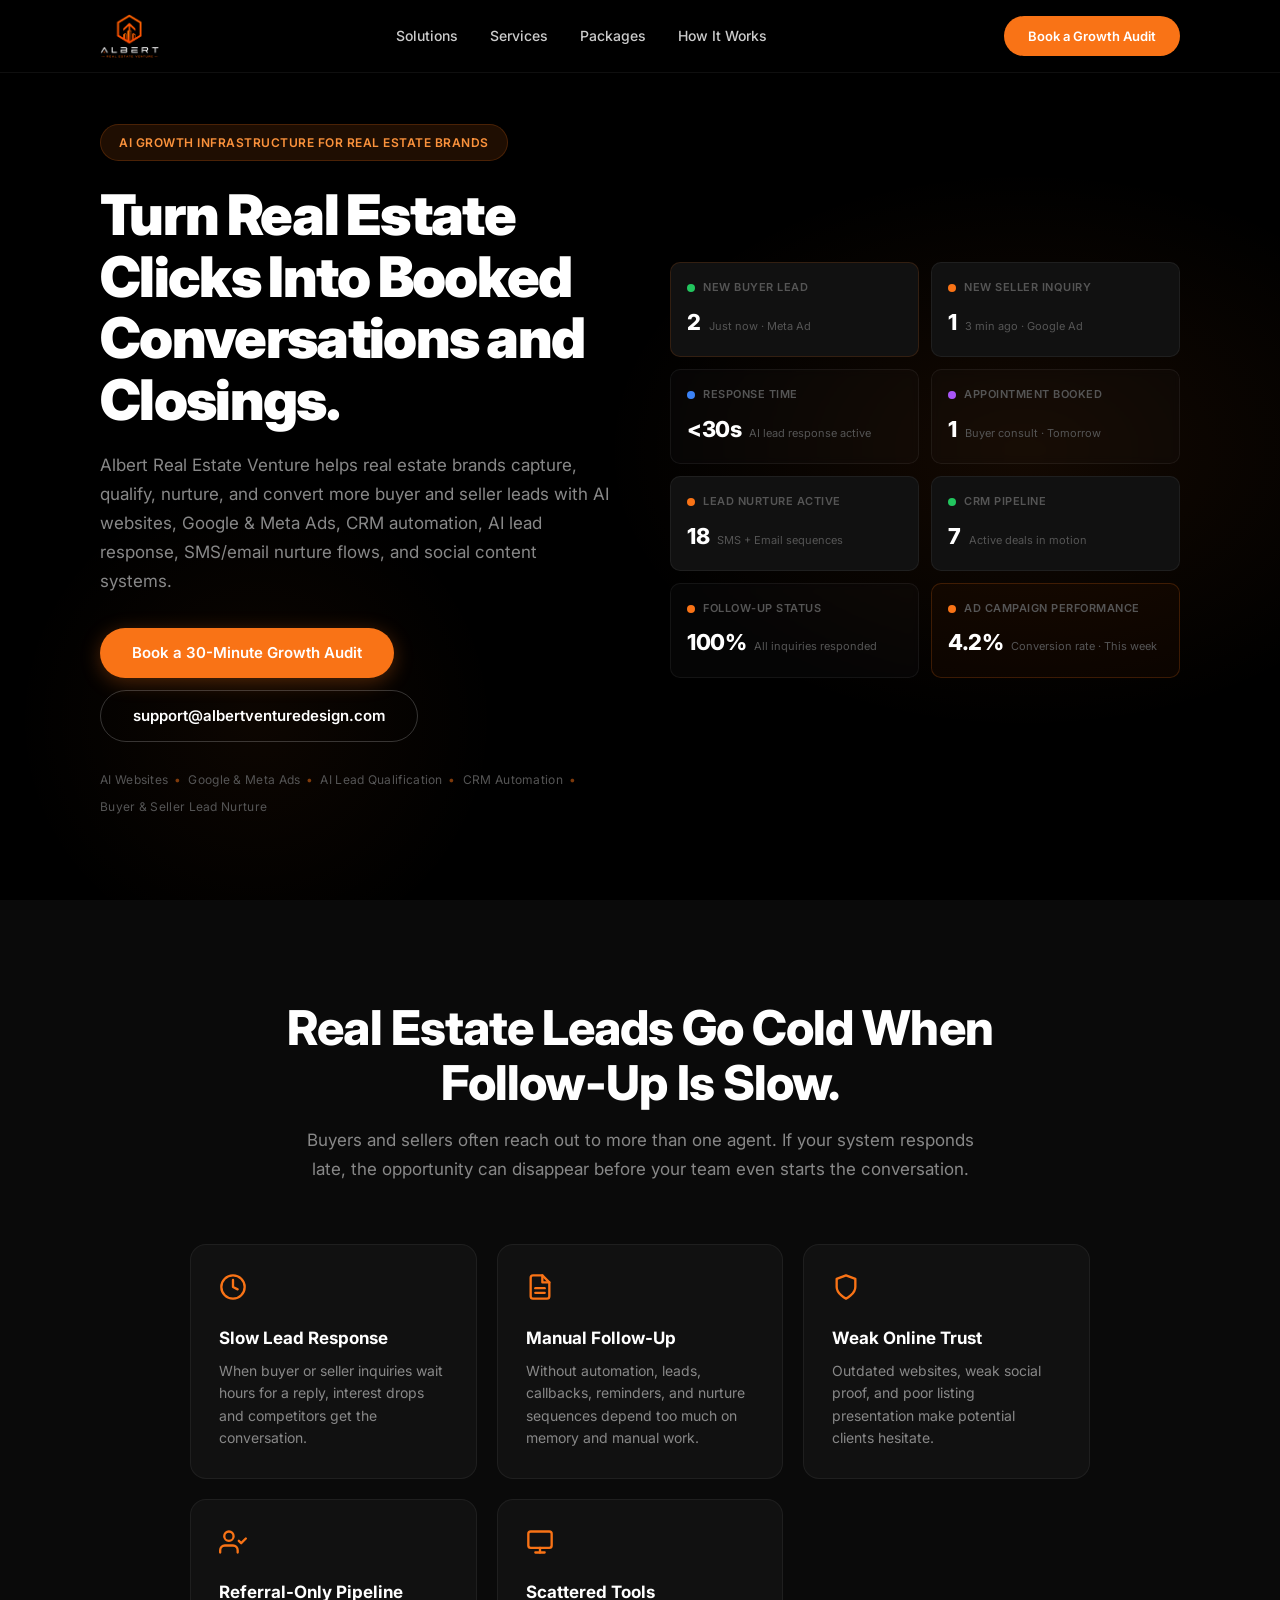
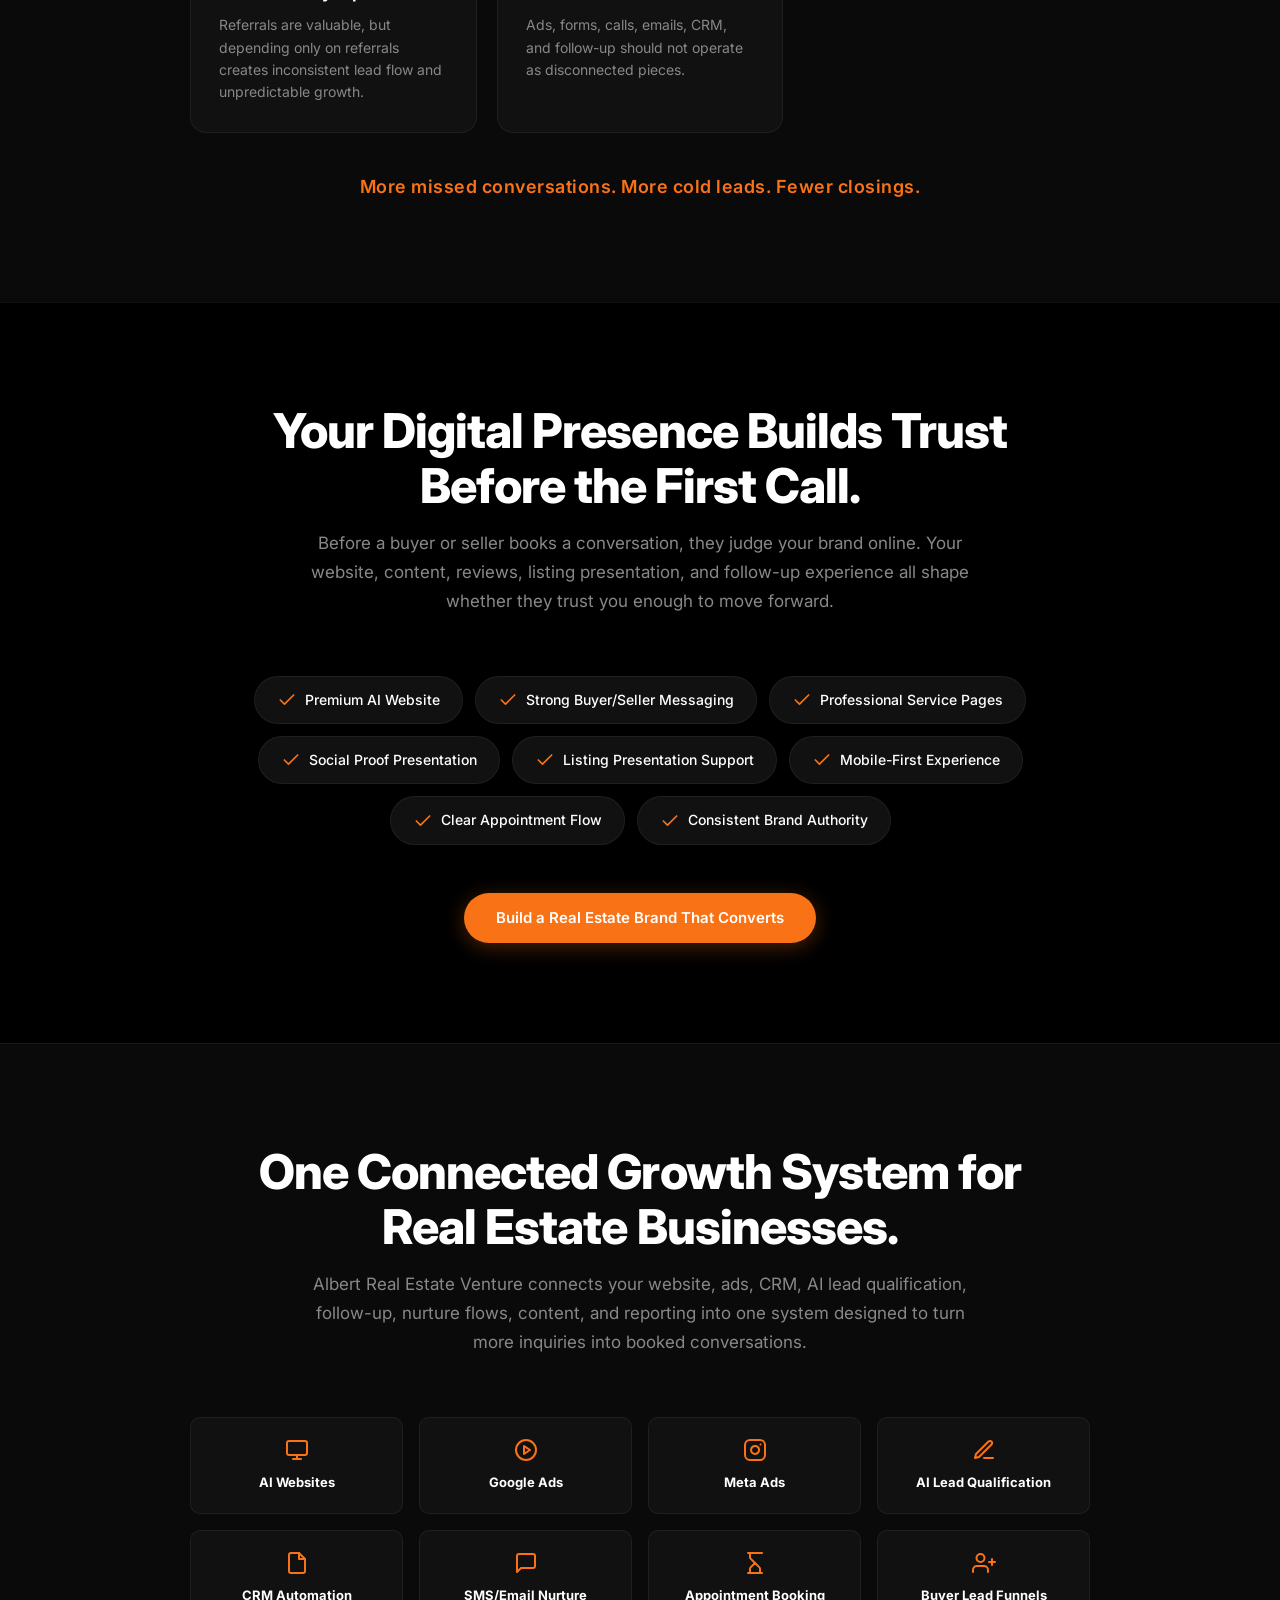
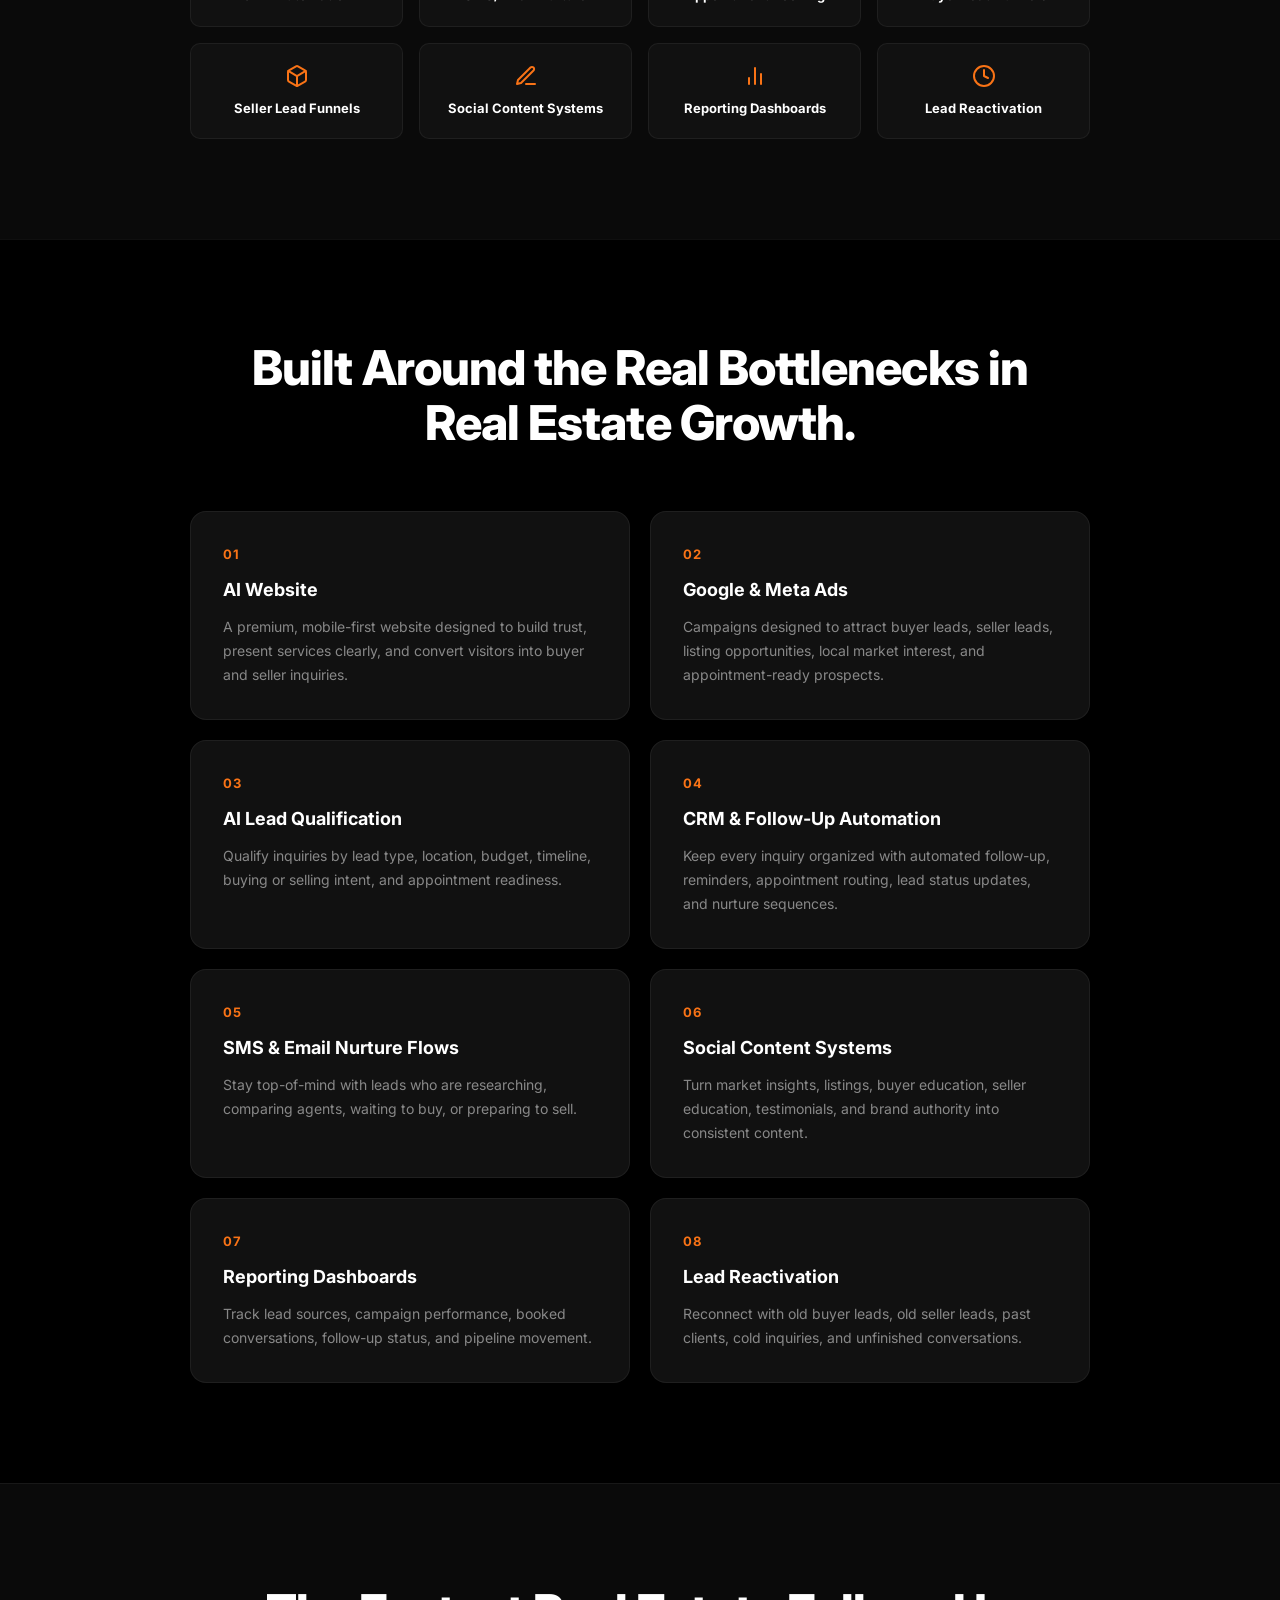
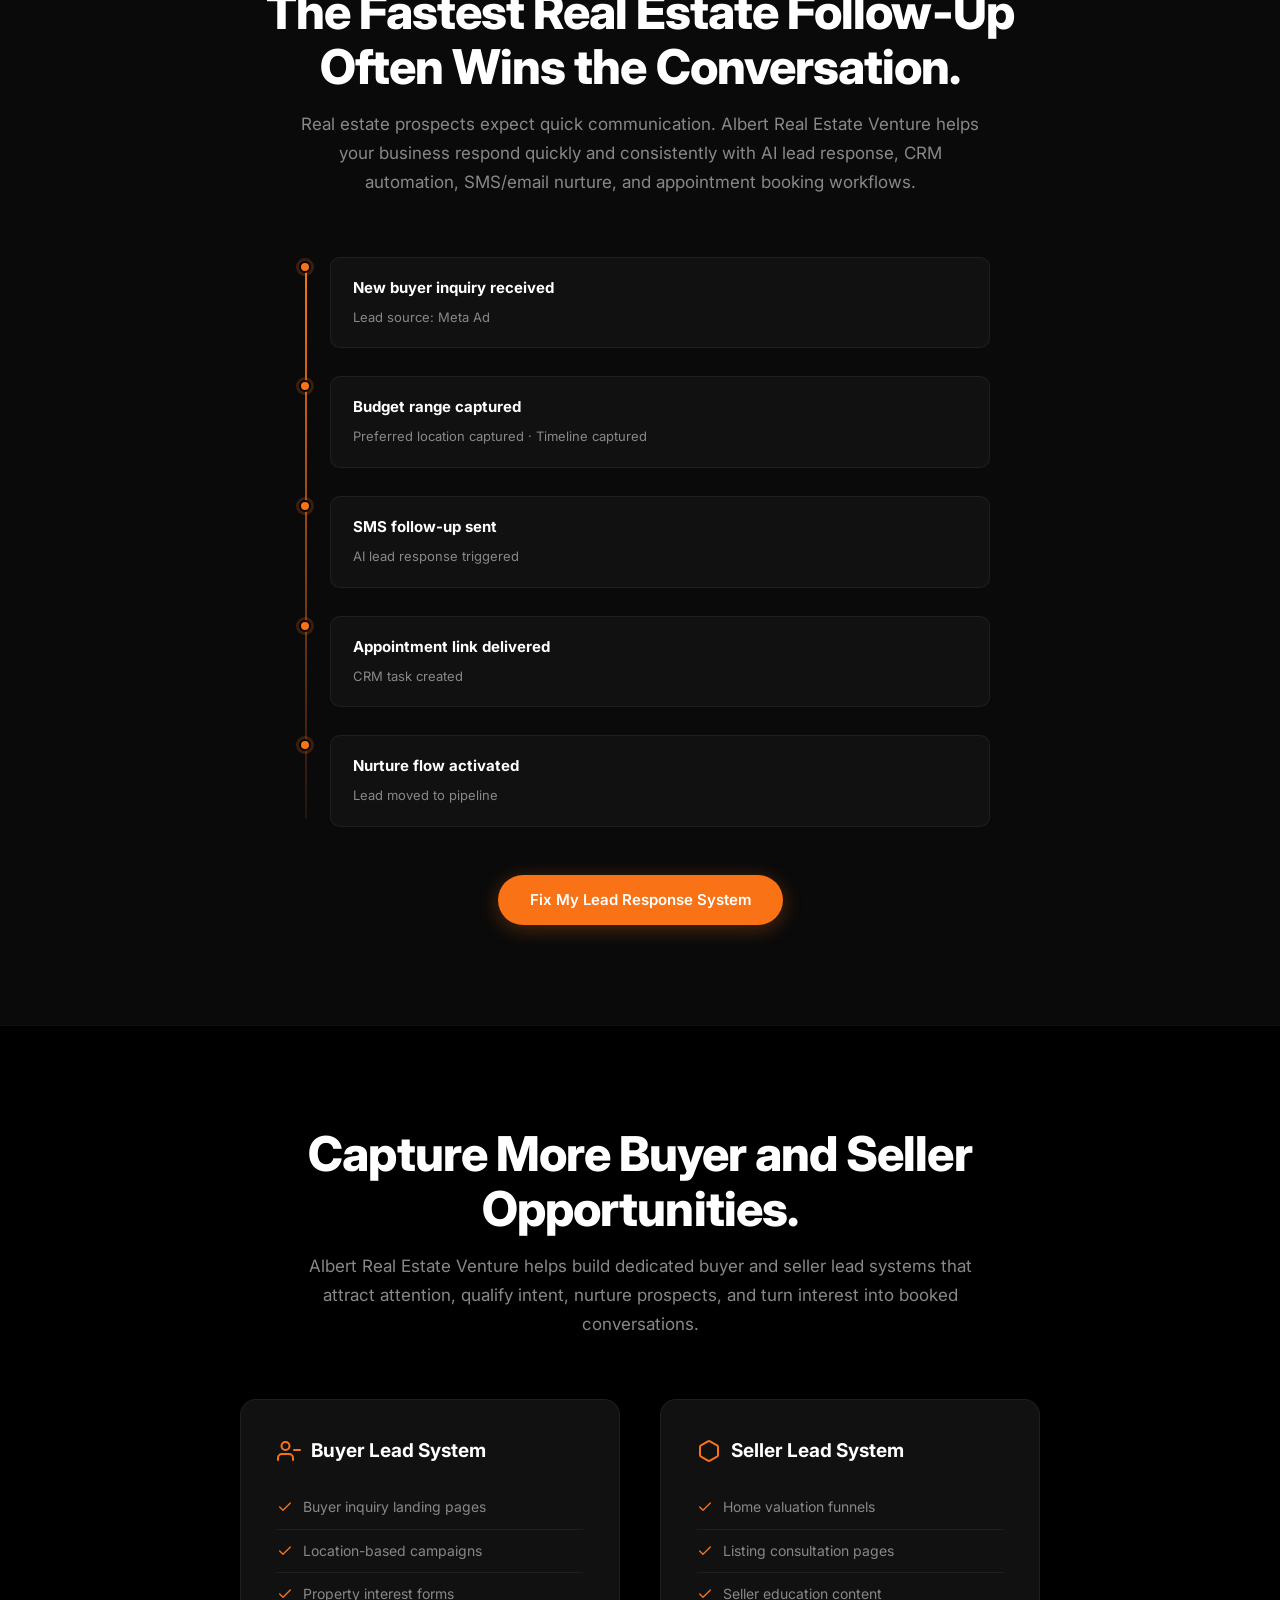
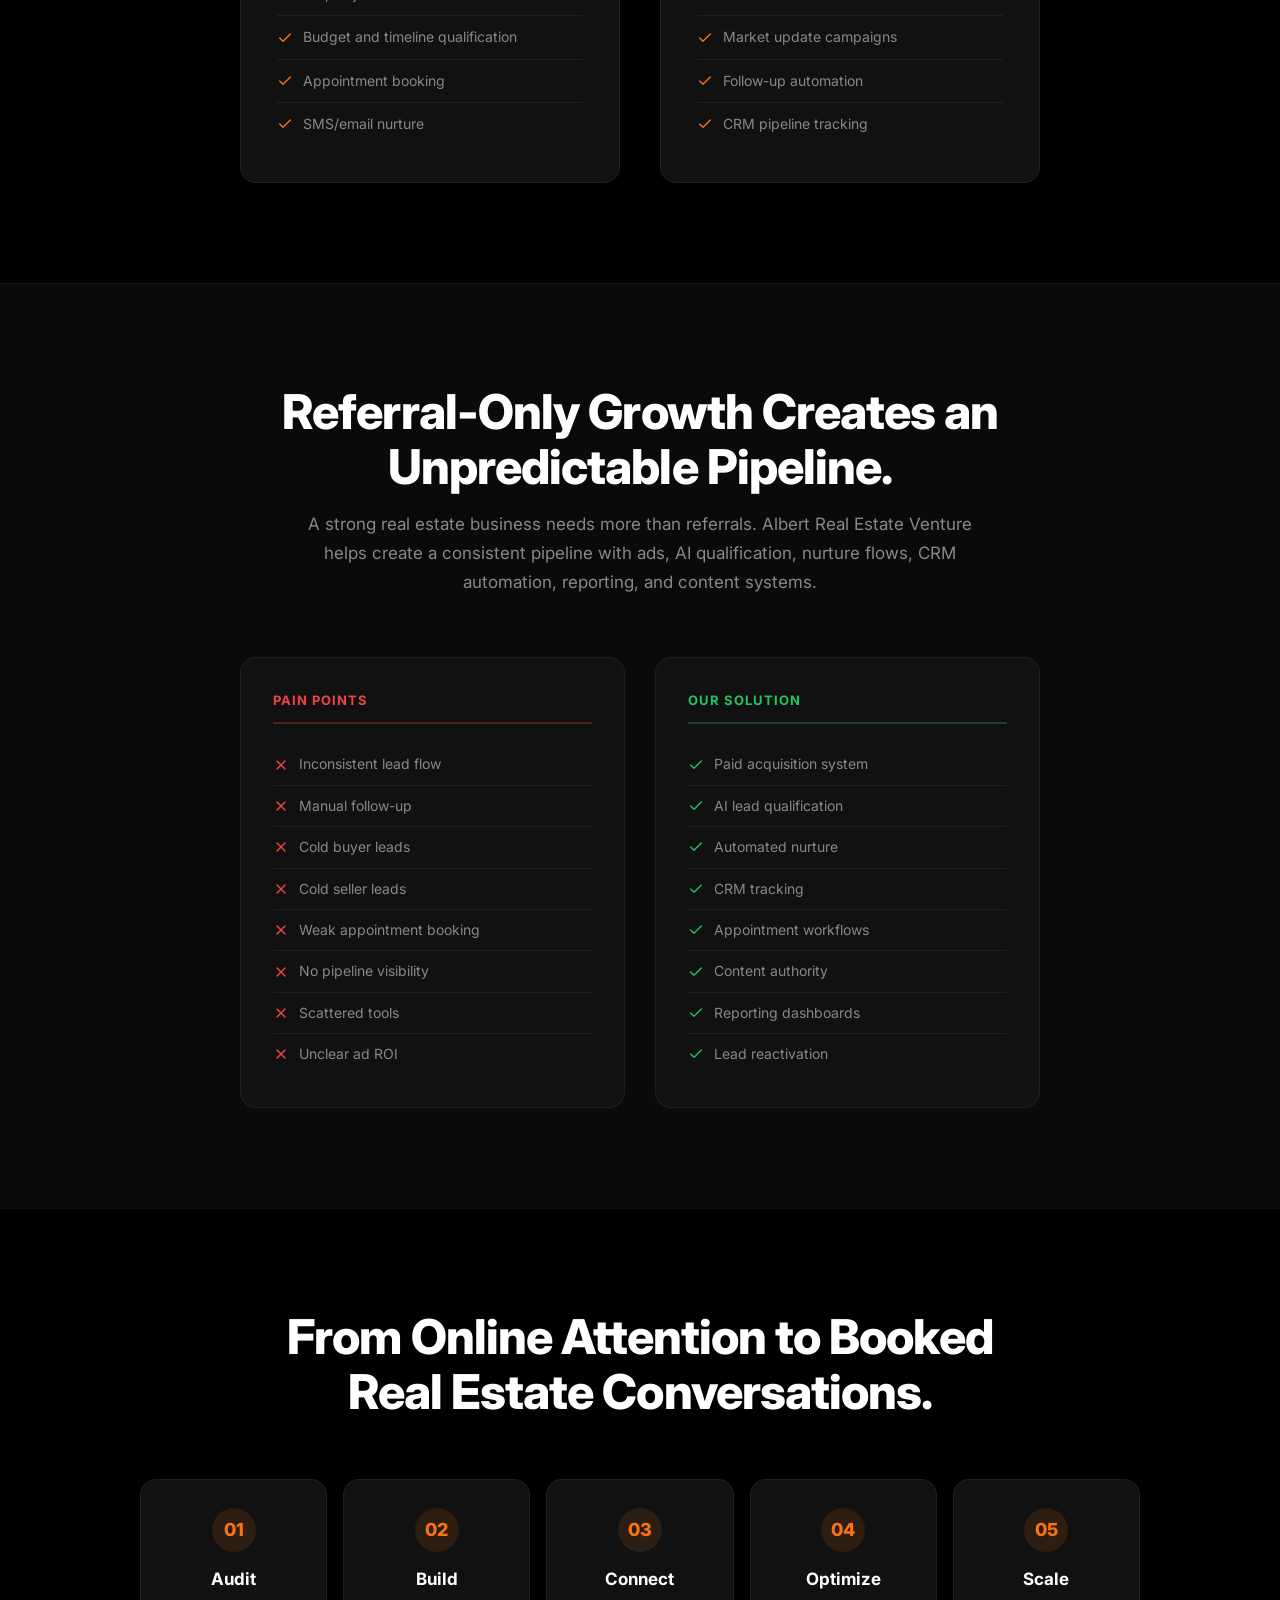
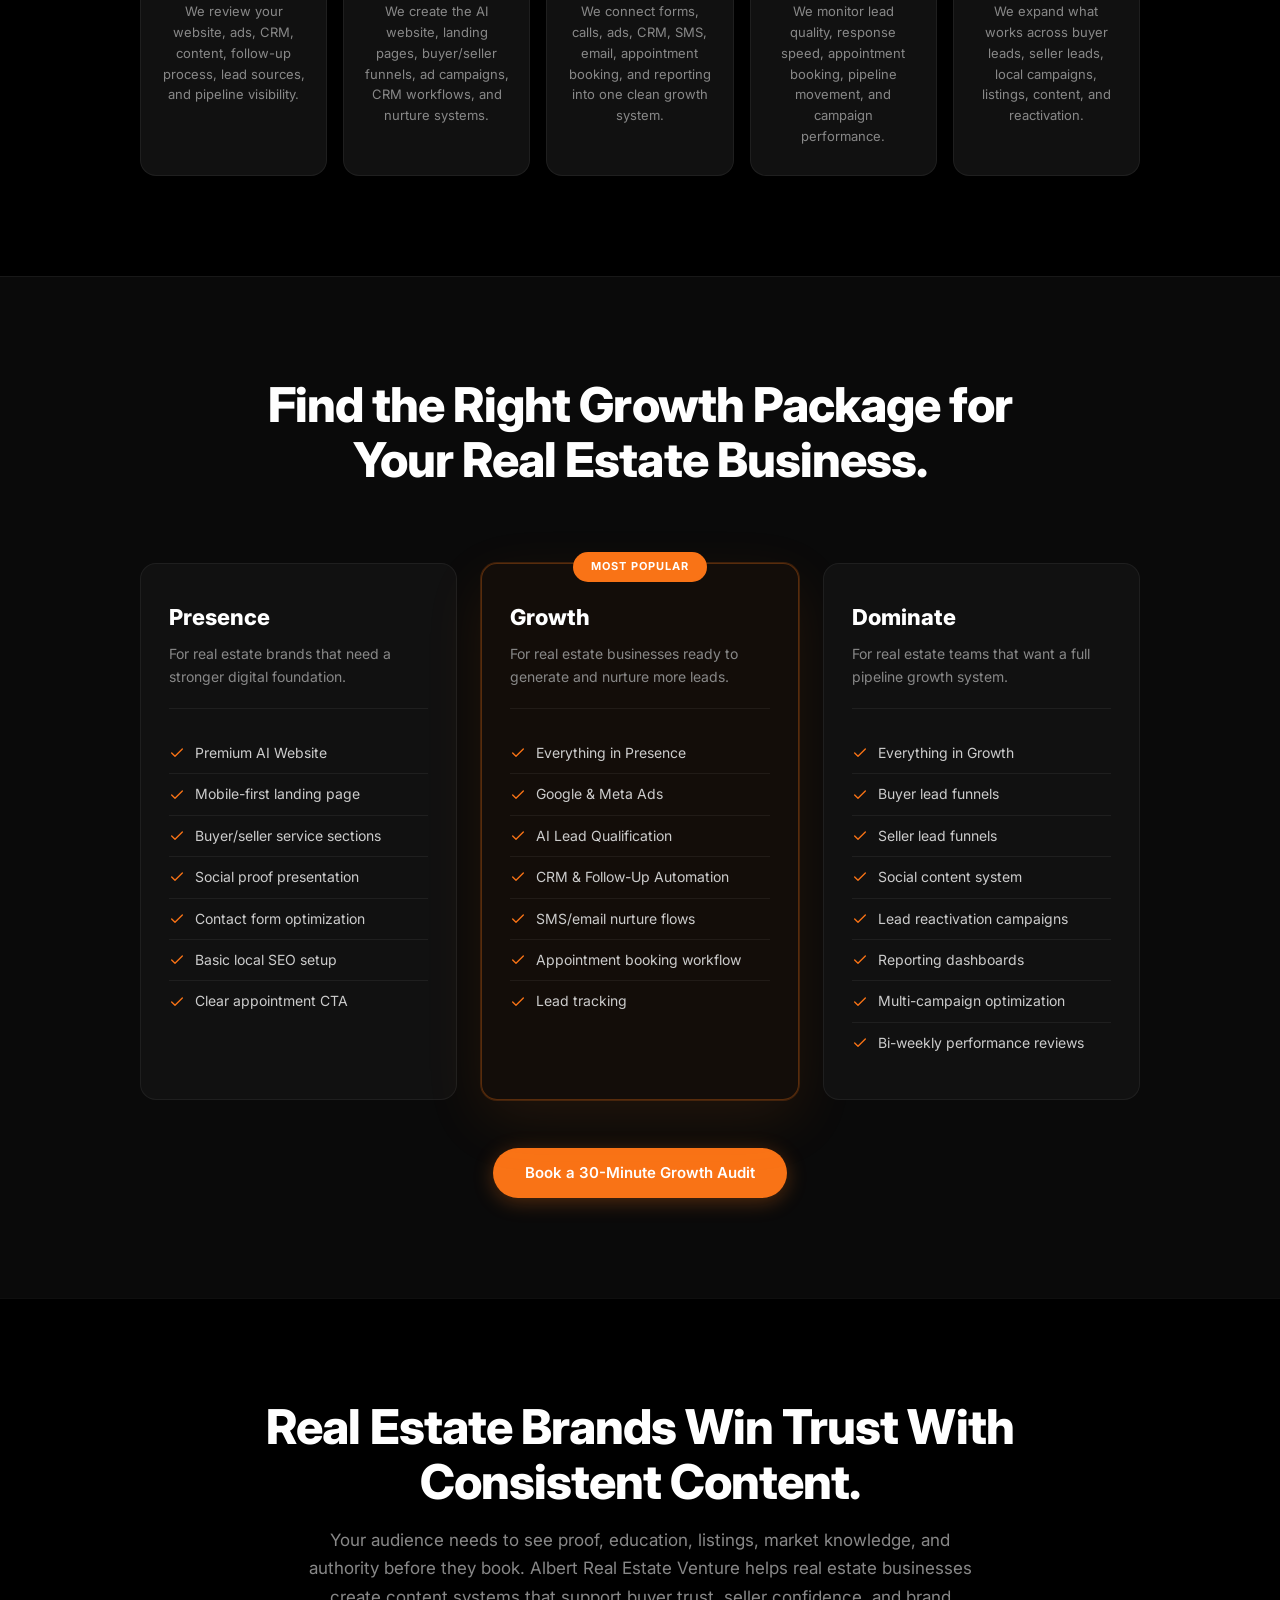
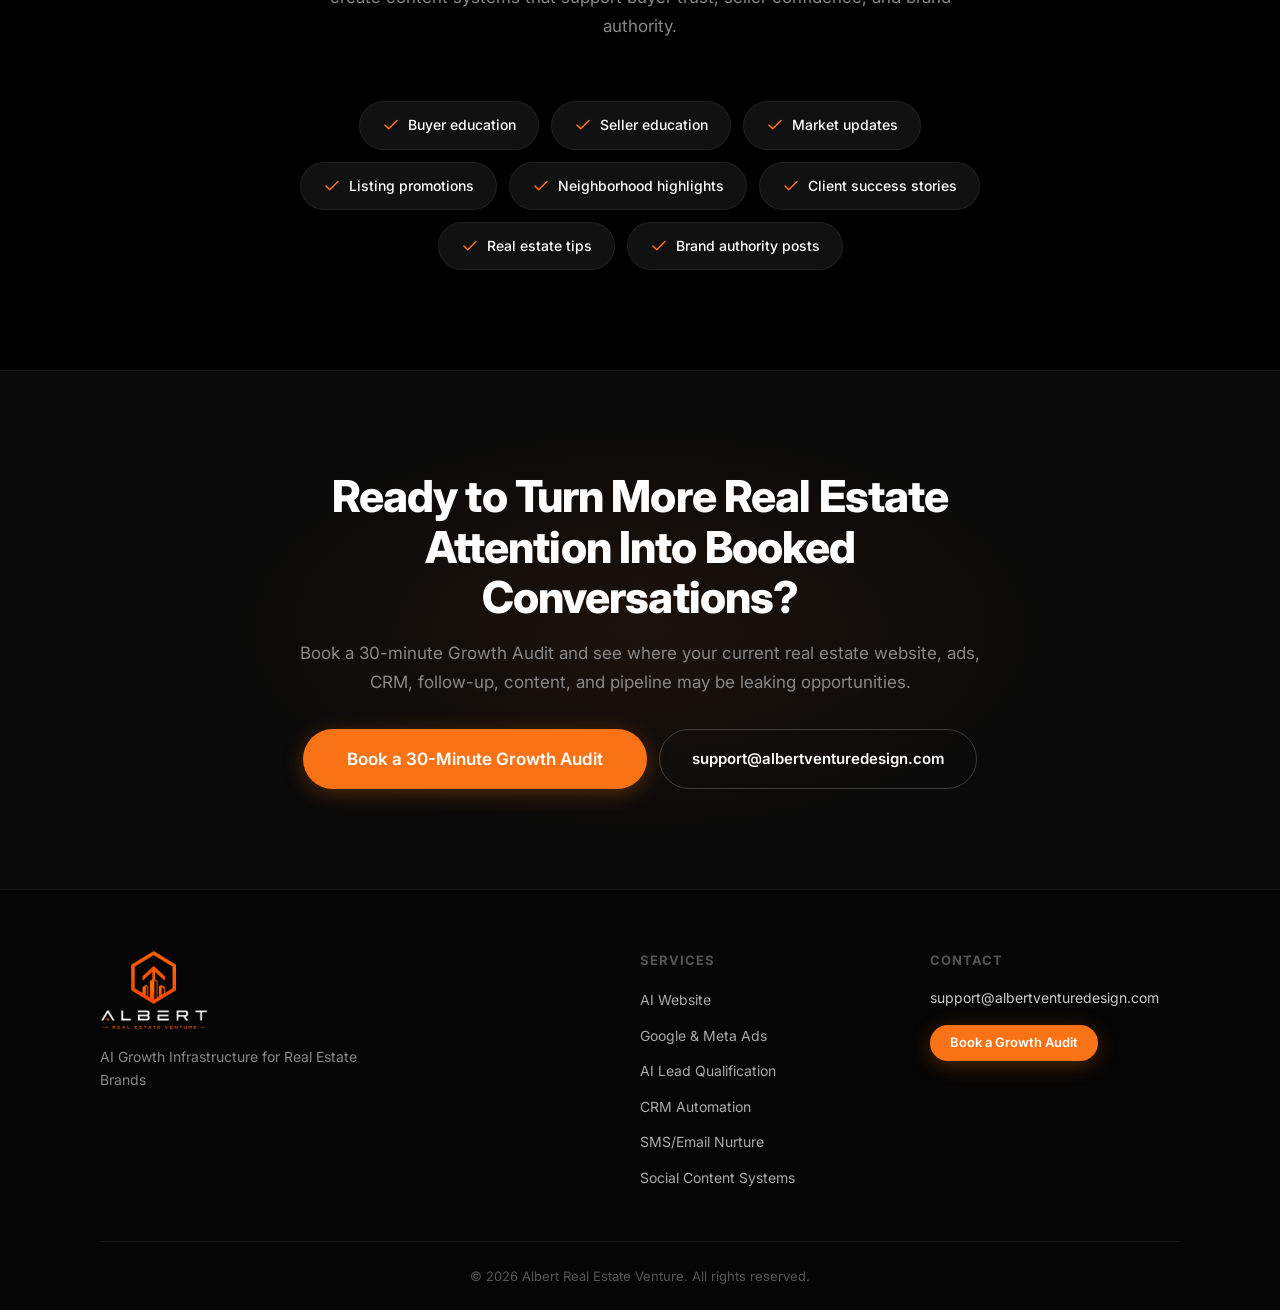
==== index.html @ 485c016b "Initial commit — Albert Real Estate Venture website AI growth infrastructure landing page with 4 sep" ====
<!DOCTYPE html>
<html lang="en">
<head>
  <meta charset="UTF-8">
  <meta name="viewport" content="width=device-width, initial-scale=1.0">
  <title>Albert Real Estate Venture — AI Growth Infrastructure for Real Estate Brands</title>
  <meta name="description" content="Albert Real Estate Venture helps real estate agents, brokers, and teams capture, nurture, qualify, and convert more buyer and seller leads with AI websites, Google & Meta Ads, AI lead qualification, CRM automation, and nurture flows.">
  <link rel="preconnect" href="https://fonts.googleapis.com">
  <link rel="preload" href="https://fonts.googleapis.com/css2?family=Inter:wght@400;500;600;700;800;900&display=swap" as="style">
  <link rel="stylesheet" href="https://fonts.googleapis.com/css2?family=Inter:wght@400;500;600;700;800;900&display=swap">
  <link rel="stylesheet" href="css/style.css">
  <link rel="icon" type="image/png" href="assets/logo-transparent.png">
</head>
<body>

  <!-- ===== NAVIGATION ===== -->
  <nav class="nav" role="navigation" aria-label="Main navigation">
    <div class="nav__inner container">
      <a href="index.html" class="nav__logo" aria-label="Albert Real Estate Venture home">
        <img src="assets/logo-transparent.png" alt="Albert Real Estate Venture" width="59" height="44" loading="eager">
      </a>
      <ul class="nav__links" role="menubar">
        <li role="none"><a href="solutions.html" role="menuitem" class="nav__link">Solutions</a></li>
        <li role="none"><a href="services.html" role="menuitem" class="nav__link">Services</a></li>
        <li role="none"><a href="packages.html" role="menuitem" class="nav__link">Packages</a></li>
        <li role="none"><a href="how-it-works.html" role="menuitem" class="nav__link">How It Works</a></li>
      </ul>
      <div class="nav__end">
        <a href="#contact" class="nav__cta">Book a Growth Audit</a>
        <button class="nav__toggle" aria-label="Toggle navigation menu" aria-expanded="false">
          <span></span><span></span><span></span>
        </button>
      </div>
    </div>
  </nav>

  <!-- ===== HERO ===== -->
  <header class="hero" id="hero">
    <div class="hero__bg"></div>
    <div class="hero__inner container">
      <div class="hero__content">
        <span class="badge">AI Growth Infrastructure for Real Estate Brands</span>
        <h1 class="hero__title">Turn Real Estate Clicks Into Booked Conversations and Closings.</h1>
        <p class="hero__sub">Albert Real Estate Venture helps real estate brands capture, qualify, nurture, and convert more buyer and seller leads with AI websites, Google &amp; Meta Ads, CRM automation, AI lead response, SMS/email nurture flows, and social content systems.</p>
        <div class="hero__actions">
          <a href="#contact" class="btn btn--primary">Book a 30-Minute Growth Audit</a>
          <a href="mailto:support@albertventuredesign.com" class="btn btn--outline">support@albertventuredesign.com</a>
        </div>
        <div class="hero__trust">
          <span>AI Websites</span><span>Google &amp; Meta Ads</span><span>AI Lead Qualification</span><span>CRM Automation</span><span>Buyer &amp; Seller Lead Nurture</span>
        </div>
      </div>
      <div class="hero__dashboard" aria-hidden="true">
        <div class="dash-card dash-card--primary">
          <div class="dash-card__head">
            <span class="dash-card__icon pulse" style="background:#22c55e;">&nbsp;</span>
            <span class="dash-card__label">New Buyer Lead</span>
          </div>
          <div class="dash-card__body">
            <span class="dash-card__value">2</span>
            <span class="dash-card__meta">Just now &middot; Meta Ad</span>
          </div>
        </div>
        <div class="dash-card">
          <div class="dash-card__head">
            <span class="dash-card__icon pulse" style="background:#f97316;">&nbsp;</span>
            <span class="dash-card__label">New Seller Inquiry</span>
          </div>
          <div class="dash-card__body">
            <span class="dash-card__value">1</span>
            <span class="dash-card__meta">3 min ago &middot; Google Ad</span>
          </div>
        </div>
        <div class="dash-card dash-card--glass">
          <div class="dash-card__head">
            <span class="dash-card__icon" style="background:#3b82f6;">&nbsp;</span>
            <span class="dash-card__label">Response Time</span>
          </div>
          <div class="dash-card__body">
            <span class="dash-card__value">&lt;30s</span>
            <span class="dash-card__meta">AI lead response active</span>
          </div>
        </div>
        <div class="dash-card dash-card--glass">
          <div class="dash-card__head">
            <span class="dash-card__icon" style="background:#a855f7;">&nbsp;</span>
            <span class="dash-card__label">Appointment Booked</span>
          </div>
          <div class="dash-card__body">
            <span class="dash-card__value">1</span>
            <span class="dash-card__meta">Buyer consult &middot; Tomorrow</span>
          </div>
        </div>
        <div class="dash-card">
          <div class="dash-card__head">
            <span class="dash-card__icon" style="background:#f97316;">&nbsp;</span>
            <span class="dash-card__label">Lead Nurture Active</span>
          </div>
          <div class="dash-card__body">
            <span class="dash-card__value">18</span>
            <span class="dash-card__meta">SMS + Email sequences</span>
          </div>
        </div>
        <div class="dash-card">
          <div class="dash-card__head">
            <span class="dash-card__icon" style="background:#22c55e;">&nbsp;</span>
            <span class="dash-card__label">CRM Pipeline</span>
          </div>
          <div class="dash-card__body">
            <span class="dash-card__value">7</span>
            <span class="dash-card__meta">Active deals in motion</span>
          </div>
        </div>
        <div class="dash-card dash-card--glass">
          <div class="dash-card__head">
            <span class="dash-card__icon" style="background:#f97316;">&nbsp;</span>
            <span class="dash-card__label">Follow-Up Status</span>
          </div>
          <div class="dash-card__body">
            <span class="dash-card__value">100%</span>
            <span class="dash-card__meta">All inquiries responded</span>
          </div>
        </div>
        <div class="dash-card dash-card--accent">
          <div class="dash-card__head">
            <span class="dash-card__icon" style="background:#f97316;">&nbsp;</span>
            <span class="dash-card__label">Ad Campaign Performance</span>
          </div>
          <div class="dash-card__body">
            <span class="dash-card__value">4.2%</span>
            <span class="dash-card__meta">Conversion rate &middot; This week</span>
          </div>
        </div>
      </div>
    </div>
  </header>

  <!-- ===== PAIN POINT ===== -->
  <section class="section pain" id="pain">
    <div class="container">
      <div class="section__head">
        <h2 class="section__title">Real Estate Leads Go Cold When Follow-Up Is Slow.</h2>
        <p class="section__sub">Buyers and sellers often reach out to more than one agent. If your system responds late, the opportunity can disappear before your team even starts the conversation.</p>
      </div>
      <div class="pain__grid">
        <div class="pain__card reveal">
          <div class="pain__icon"><svg width="28" height="28" viewBox="0 0 24 24" fill="none" stroke="#f97316" stroke-width="2" stroke-linecap="round" stroke-linejoin="round"><circle cx="12" cy="12" r="10"/><polyline points="12 6 12 12 16 14"/></svg></div>
          <h3 class="pain__title">Slow Lead Response</h3>
          <p class="pain__text">When buyer or seller inquiries wait hours for a reply, interest drops and competitors get the conversation.</p>
        </div>
        <div class="pain__card reveal">
          <div class="pain__icon"><svg width="28" height="28" viewBox="0 0 24 24" fill="none" stroke="#f97316" stroke-width="2" stroke-linecap="round" stroke-linejoin="round"><path d="M14 2H6a2 2 0 0 0-2 2v16a2 2 0 0 0 2 2h12a2 2 0 0 0 2-2V8z"/><polyline points="14 2 14 8 20 8"/><line x1="16" y1="13" x2="8" y2="13"/><line x1="16" y1="17" x2="8" y2="17"/></svg></div>
          <h3 class="pain__title">Manual Follow-Up</h3>
          <p class="pain__text">Without automation, leads, callbacks, reminders, and nurture sequences depend too much on memory and manual work.</p>
        </div>
        <div class="pain__card reveal">
          <div class="pain__icon"><svg width="28" height="28" viewBox="0 0 24 24" fill="none" stroke="#f97316" stroke-width="2" stroke-linecap="round" stroke-linejoin="round"><path d="M12 22s8-4 8-10V5l-8-3-8 3v7c0 6 8 10 8 10z"/></svg></div>
          <h3 class="pain__title">Weak Online Trust</h3>
          <p class="pain__text">Outdated websites, weak social proof, and poor listing presentation make potential clients hesitate.</p>
        </div>
        <div class="pain__card reveal">
          <div class="pain__icon"><svg width="28" height="28" viewBox="0 0 24 24" fill="none" stroke="#f97316" stroke-width="2" stroke-linecap="round" stroke-linejoin="round"><path d="M16 21v-2a4 4 0 0 0-4-4H5a4 4 0 0 0-4 4v2"/><circle cx="8.5" cy="7" r="4"/><polyline points="17 11 19 13 23 9"/></svg></div>
          <h3 class="pain__title">Referral-Only Pipeline</h3>
          <p class="pain__text">Referrals are valuable, but depending only on referrals creates inconsistent lead flow and unpredictable growth.</p>
        </div>
        <div class="pain__card reveal">
          <div class="pain__icon"><svg width="28" height="28" viewBox="0 0 24 24" fill="none" stroke="#f97316" stroke-width="2" stroke-linecap="round" stroke-linejoin="round"><rect x="2" y="3" width="20" height="14" rx="2" ry="2"/><line x1="8" y1="21" x2="16" y2="21"/><line x1="12" y1="17" x2="12" y2="21"/></svg></div>
          <h3 class="pain__title">Scattered Tools</h3>
          <p class="pain__text">Ads, forms, calls, emails, CRM, and follow-up should not operate as disconnected pieces.</p>
        </div>
      </div>
      <p class="pain__end">More missed conversations. More cold leads. Fewer closings.</p>
    </div>
  </section>

  <!-- ===== DIGITAL TRUST ===== -->
  <section class="section trust" id="trust">
    <div class="container">
      <div class="section__head">
        <h2 class="section__title">Your Digital Presence Builds Trust Before the First Call.</h2>
        <p class="section__sub">Before a buyer or seller books a conversation, they judge your brand online. Your website, content, reviews, listing presentation, and follow-up experience all shape whether they trust you enough to move forward.</p>
      </div>
      <div class="trust__grid">
        <div class="trust__item reveal"><svg width="20" height="20" viewBox="0 0 24 24" fill="none" stroke="#f97316" stroke-width="2" stroke-linecap="round" stroke-linejoin="round"><polyline points="20 6 9 17 4 12"/></svg> Premium AI Website</div>
        <div class="trust__item reveal"><svg width="20" height="20" viewBox="0 0 24 24" fill="none" stroke="#f97316" stroke-width="2" stroke-linecap="round" stroke-linejoin="round"><polyline points="20 6 9 17 4 12"/></svg> Strong Buyer/Seller Messaging</div>
        <div class="trust__item reveal"><svg width="20" height="20" viewBox="0 0 24 24" fill="none" stroke="#f97316" stroke-width="2" stroke-linecap="round" stroke-linejoin="round"><polyline points="20 6 9 17 4 12"/></svg> Professional Service Pages</div>
        <div class="trust__item reveal"><svg width="20" height="20" viewBox="0 0 24 24" fill="none" stroke="#f97316" stroke-width="2" stroke-linecap="round" stroke-linejoin="round"><polyline points="20 6 9 17 4 12"/></svg> Social Proof Presentation</div>
        <div class="trust__item reveal"><svg width="20" height="20" viewBox="0 0 24 24" fill="none" stroke="#f97316" stroke-width="2" stroke-linecap="round" stroke-linejoin="round"><polyline points="20 6 9 17 4 12"/></svg> Listing Presentation Support</div>
        <div class="trust__item reveal"><svg width="20" height="20" viewBox="0 0 24 24" fill="none" stroke="#f97316" stroke-width="2" stroke-linecap="round" stroke-linejoin="round"><polyline points="20 6 9 17 4 12"/></svg> Mobile-First Experience</div>
        <div class="trust__item reveal"><svg width="20" height="20" viewBox="0 0 24 24" fill="none" stroke="#f97316" stroke-width="2" stroke-linecap="round" stroke-linejoin="round"><polyline points="20 6 9 17 4 12"/></svg> Clear Appointment Flow</div>
        <div class="trust__item reveal"><svg width="20" height="20" viewBox="0 0 24 24" fill="none" stroke="#f97316" stroke-width="2" stroke-linecap="round" stroke-linejoin="round"><polyline points="20 6 9 17 4 12"/></svg> Consistent Brand Authority</div>
      </div>
      <div class="section__cta">
        <a href="#contact" class="btn btn--primary">Build a Real Estate Brand That Converts</a>
      </div>
    </div>
  </section>

  <!-- ===== SOLUTION ===== -->
  <section class="section solution" id="solutions">
    <div class="container">
      <div class="section__head">
        <h2 class="section__title">One Connected Growth System for Real Estate Businesses.</h2>
        <p class="section__sub">Albert Real Estate Venture connects your website, ads, CRM, AI lead qualification, follow-up, nurture flows, content, and reporting into one system designed to turn more inquiries into booked conversations.</p>
      </div>
      <div class="solution__grid">
        <div class="solution__card reveal"><div class="solution__icon"><svg width="24" height="24" viewBox="0 0 24 24" fill="none" stroke="#f97316" stroke-width="2" stroke-linecap="round" stroke-linejoin="round"><rect x="2" y="3" width="20" height="14" rx="2" ry="2"/><line x1="8" y1="21" x2="16" y2="21"/><line x1="12" y1="17" x2="12" y2="21"/></svg></div><h3>AI Websites</h3></div>
        <div class="solution__card reveal"><div class="solution__icon"><svg width="24" height="24" viewBox="0 0 24 24" fill="none" stroke="#f97316" stroke-width="2" stroke-linecap="round" stroke-linejoin="round"><circle cx="12" cy="12" r="10"/><polygon points="10 8 16 12 10 16 10 8"/></svg></div><h3>Google Ads</h3></div>
        <div class="solution__card reveal"><div class="solution__icon"><svg width="24" height="24" viewBox="0 0 24 24" fill="none" stroke="#f97316" stroke-width="2" stroke-linecap="round" stroke-linejoin="round"><rect x="2" y="2" width="20" height="20" rx="5"/><path d="M16 11.37A4 4 0 1 1 12.63 8 4 4 0 0 1 16 11.37z"/><line x1="17.5" y1="6.5" x2="17.51" y2="6.5"/></svg></div><h3>Meta Ads</h3></div>
        <div class="solution__card reveal"><div class="solution__icon"><svg width="24" height="24" viewBox="0 0 24 24" fill="none" stroke="#f97316" stroke-width="2" stroke-linecap="round" stroke-linejoin="round"><path d="M12 20h9"/><path d="M16.5 3.5a2.121 2.121 0 0 1 3 3L7 19l-4 1 1-4L16.5 3.5z"/></svg></div><h3>AI Lead Qualification</h3></div>
        <div class="solution__card reveal"><div class="solution__icon"><svg width="24" height="24" viewBox="0 0 24 24" fill="none" stroke="#f97316" stroke-width="2" stroke-linecap="round" stroke-linejoin="round"><path d="M14 2H6a2 2 0 0 0-2 2v16a2 2 0 0 0 2 2h12a2 2 0 0 0 2-2V8z"/><polyline points="14 2 14 8 20 8"/></svg></div><h3>CRM Automation</h3></div>
        <div class="solution__card reveal"><div class="solution__icon"><svg width="24" height="24" viewBox="0 0 24 24" fill="none" stroke="#f97316" stroke-width="2" stroke-linecap="round" stroke-linejoin="round"><path d="M21 15a2 2 0 0 1-2 2H7l-4 4V5a2 2 0 0 1 2-2h14a2 2 0 0 1 2 2z"/></svg></div><h3>SMS/Email Nurture</h3></div>
        <div class="solution__card reveal"><div class="solution__icon"><svg width="24" height="24" viewBox="0 0 24 24" fill="none" stroke="#f97316" stroke-width="2" stroke-linecap="round" stroke-linejoin="round"><path d="M5 22h14"/><path d="M5 2h14"/><path d="M17 22v-4.172a2 2 0 0 0-.586-1.414L12 12l-4.414 4.414A2 2 0 0 0 7 17.828V22"/><path d="M7 2v4.172a2 2 0 0 0 .586 1.414L12 12"/></svg></div><h3>Appointment Booking</h3></div>
        <div class="solution__card reveal"><div class="solution__icon"><svg width="24" height="24" viewBox="0 0 24 24" fill="none" stroke="#f97316" stroke-width="2" stroke-linecap="round" stroke-linejoin="round"><path d="M16 21v-2a4 4 0 0 0-4-4H5a4 4 0 0 0-4 4v2"/><circle cx="8.5" cy="7" r="4"/><line x1="20" y1="8" x2="20" y2="14"/><line x1="23" y1="11" x2="17" y2="11"/></svg></div><h3>Buyer Lead Funnels</h3></div>
        <div class="solution__card reveal"><div class="solution__icon"><svg width="24" height="24" viewBox="0 0 24 24" fill="none" stroke="#f97316" stroke-width="2" stroke-linecap="round" stroke-linejoin="round"><path d="M21 16V8a2 2 0 0 0-1-1.73l-7-4a2 2 0 0 0-2 0l-7 4A2 2 0 0 0 3 8v8a2 2 0 0 0 1 1.73l7 4a2 2 0 0 0 2 0l7-4A2 2 0 0 0 21 16z"/><polyline points="3.27 6.96 12 12.01 20.73 6.96"/><line x1="12" y1="22.08" x2="12" y2="12"/></svg></div><h3>Seller Lead Funnels</h3></div>
        <div class="solution__card reveal"><div class="solution__icon"><svg width="24" height="24" viewBox="0 0 24 24" fill="none" stroke="#f97316" stroke-width="2" stroke-linecap="round" stroke-linejoin="round"><path d="M12 20h9"/><path d="M16.5 3.5a2.121 2.121 0 0 1 3 3L7 19l-4 1 1-4L16.5 3.5z"/></svg></div><h3>Social Content Systems</h3></div>
        <div class="solution__card reveal"><div class="solution__icon"><svg width="24" height="24" viewBox="0 0 24 24" fill="none" stroke="#f97316" stroke-width="2" stroke-linecap="round" stroke-linejoin="round"><line x1="18" y1="20" x2="18" y2="10"/><line x1="12" y1="20" x2="12" y2="4"/><line x1="6" y1="20" x2="6" y2="14"/></svg></div><h3>Reporting Dashboards</h3></div>
        <div class="solution__card reveal"><div class="solution__icon"><svg width="24" height="24" viewBox="0 0 24 24" fill="none" stroke="#f97316" stroke-width="2" stroke-linecap="round" stroke-linejoin="round"><circle cx="12" cy="12" r="10"/><polyline points="12 6 12 12 16 14"/></svg></div><h3>Lead Reactivation</h3></div>
      </div>
    </div>
  </section>

  <!-- ===== SERVICES ===== -->
  <section class="section services" id="services">
    <div class="container">
      <div class="section__head">
        <h2 class="section__title">Built Around the Real Bottlenecks in Real Estate Growth.</h2>
      </div>
      <div class="services__grid">
        <article class="service__card reveal">
          <span class="service__num">01</span>
          <h3>AI Website</h3>
          <p>A premium, mobile-first website designed to build trust, present services clearly, and convert visitors into buyer and seller inquiries.</p>
        </article>
        <article class="service__card reveal">
          <span class="service__num">02</span>
          <h3>Google &amp; Meta Ads</h3>
          <p>Campaigns designed to attract buyer leads, seller leads, listing opportunities, local market interest, and appointment-ready prospects.</p>
        </article>
        <article class="service__card reveal">
          <span class="service__num">03</span>
          <h3>AI Lead Qualification</h3>
          <p>Qualify inquiries by lead type, location, budget, timeline, buying or selling intent, and appointment readiness.</p>
        </article>
        <article class="service__card reveal">
          <span class="service__num">04</span>
          <h3>CRM &amp; Follow-Up Automation</h3>
          <p>Keep every inquiry organized with automated follow-up, reminders, appointment routing, lead status updates, and nurture sequences.</p>
        </article>
        <article class="service__card reveal">
          <span class="service__num">05</span>
          <h3>SMS &amp; Email Nurture Flows</h3>
          <p>Stay top-of-mind with leads who are researching, comparing agents, waiting to buy, or preparing to sell.</p>
        </article>
        <article class="service__card reveal">
          <span class="service__num">06</span>
          <h3>Social Content Systems</h3>
          <p>Turn market insights, listings, buyer education, seller education, testimonials, and brand authority into consistent content.</p>
        </article>
        <article class="service__card reveal">
          <span class="service__num">07</span>
          <h3>Reporting Dashboards</h3>
          <p>Track lead sources, campaign performance, booked conversations, follow-up status, and pipeline movement.</p>
        </article>
        <article class="service__card reveal">
          <span class="service__num">08</span>
          <h3>Lead Reactivation</h3>
          <p>Reconnect with old buyer leads, old seller leads, past clients, cold inquiries, and unfinished conversations.</p>
        </article>
      </div>
    </div>
  </section>

  <!-- ===== SPEED TO LEAD ===== -->
  <section class="section speed" id="speed">
    <div class="container">
      <div class="section__head">
        <h2 class="section__title">The Fastest Real Estate Follow-Up Often Wins the Conversation.</h2>
        <p class="section__sub">Real estate prospects expect quick communication. Albert Real Estate Venture helps your business respond quickly and consistently with AI lead response, CRM automation, SMS/email nurture, and appointment booking workflows.</p>
      </div>
      <div class="speed__dashboard">
        <div class="speed__timeline">
          <div class="speed__step reveal">
            <span class="speed__dot"></span>
            <div class="speed__content">
              <strong>New buyer inquiry received</strong>
              <span>Lead source: Meta Ad</span>
            </div>
          </div>
          <div class="speed__step reveal">
            <span class="speed__dot"></span>
            <div class="speed__content">
              <strong>Budget range captured</strong>
              <span>Preferred location captured &middot; Timeline captured</span>
            </div>
          </div>
          <div class="speed__step reveal">
            <span class="speed__dot"></span>
            <div class="speed__content">
              <strong>SMS follow-up sent</strong>
              <span>AI lead response triggered</span>
            </div>
          </div>
          <div class="speed__step reveal">
            <span class="speed__dot"></span>
            <div class="speed__content">
              <strong>Appointment link delivered</strong>
              <span>CRM task created</span>
            </div>
          </div>
          <div class="speed__step reveal">
            <span class="speed__dot"></span>
            <div class="speed__content">
              <strong>Nurture flow activated</strong>
              <span>Lead moved to pipeline</span>
            </div>
          </div>
        </div>
      </div>
      <div class="section__cta">
        <a href="#contact" class="btn btn--primary">Fix My Lead Response System</a>
      </div>
    </div>
  </section>

  <!-- ===== BUYER & SELLER LEAD ===== -->
  <section class="section leads" id="leads">
    <div class="container">
      <div class="section__head">
        <h2 class="section__title">Capture More Buyer and Seller Opportunities.</h2>
        <p class="section__sub">Albert Real Estate Venture helps build dedicated buyer and seller lead systems that attract attention, qualify intent, nurture prospects, and turn interest into booked conversations.</p>
      </div>
      <div class="leads__grid">
        <div class="leads__col reveal">
          <h3 class="leads__heading"><svg width="24" height="24" viewBox="0 0 24 24" fill="none" stroke="#f97316" stroke-width="2" stroke-linecap="round" stroke-linejoin="round"><path d="M16 21v-2a4 4 0 0 0-4-4H5a4 4 0 0 0-4 4v2"/><circle cx="8.5" cy="7" r="4"/><line x1="23" y1="11" x2="17" y2="11"/></svg> Buyer Lead System</h3>
          <ul class="leads__list">
            <li><svg width="16" height="16" viewBox="0 0 24 24" fill="none" stroke="#f97316" stroke-width="2" stroke-linecap="round" stroke-linejoin="round"><polyline points="20 6 9 17 4 12"/></svg> Buyer inquiry landing pages</li>
            <li><svg width="16" height="16" viewBox="0 0 24 24" fill="none" stroke="#f97316" stroke-width="2" stroke-linecap="round" stroke-linejoin="round"><polyline points="20 6 9 17 4 12"/></svg> Location-based campaigns</li>
            <li><svg width="16" height="16" viewBox="0 0 24 24" fill="none" stroke="#f97316" stroke-width="2" stroke-linecap="round" stroke-linejoin="round"><polyline points="20 6 9 17 4 12"/></svg> Property interest forms</li>
            <li><svg width="16" height="16" viewBox="0 0 24 24" fill="none" stroke="#f97316" stroke-width="2" stroke-linecap="round" stroke-linejoin="round"><polyline points="20 6 9 17 4 12"/></svg> Budget and timeline qualification</li>
            <li><svg width="16" height="16" viewBox="0 0 24 24" fill="none" stroke="#f97316" stroke-width="2" stroke-linecap="round" stroke-linejoin="round"><polyline points="20 6 9 17 4 12"/></svg> Appointment booking</li>
            <li><svg width="16" height="16" viewBox="0 0 24 24" fill="none" stroke="#f97316" stroke-width="2" stroke-linecap="round" stroke-linejoin="round"><polyline points="20 6 9 17 4 12"/></svg> SMS/email nurture</li>
          </ul>
        </div>
        <div class="leads__col reveal">
          <h3 class="leads__heading"><svg width="24" height="24" viewBox="0 0 24 24" fill="none" stroke="#f97316" stroke-width="2" stroke-linecap="round" stroke-linejoin="round"><path d="M21 16V8a2 2 0 0 0-1-1.73l-7-4a2 2 0 0 0-2 0l-7 4A2 2 0 0 0 3 8v8a2 2 0 0 0 1 1.73l7 4a2 2 0 0 0 2 0l7-4A2 2 0 0 0 21 16z"/></svg> Seller Lead System</h3>
          <ul class="leads__list">
            <li><svg width="16" height="16" viewBox="0 0 24 24" fill="none" stroke="#f97316" stroke-width="2" stroke-linecap="round" stroke-linejoin="round"><polyline points="20 6 9 17 4 12"/></svg> Home valuation funnels</li>
            <li><svg width="16" height="16" viewBox="0 0 24 24" fill="none" stroke="#f97316" stroke-width="2" stroke-linecap="round" stroke-linejoin="round"><polyline points="20 6 9 17 4 12"/></svg> Listing consultation pages</li>
            <li><svg width="16" height="16" viewBox="0 0 24 24" fill="none" stroke="#f97316" stroke-width="2" stroke-linecap="round" stroke-linejoin="round"><polyline points="20 6 9 17 4 12"/></svg> Seller education content</li>
            <li><svg width="16" height="16" viewBox="0 0 24 24" fill="none" stroke="#f97316" stroke-width="2" stroke-linecap="round" stroke-linejoin="round"><polyline points="20 6 9 17 4 12"/></svg> Market update campaigns</li>
            <li><svg width="16" height="16" viewBox="0 0 24 24" fill="none" stroke="#f97316" stroke-width="2" stroke-linecap="round" stroke-linejoin="round"><polyline points="20 6 9 17 4 12"/></svg> Follow-up automation</li>
            <li><svg width="16" height="16" viewBox="0 0 24 24" fill="none" stroke="#f97316" stroke-width="2" stroke-linecap="round" stroke-linejoin="round"><polyline points="20 6 9 17 4 12"/></svg> CRM pipeline tracking</li>
          </ul>
        </div>
      </div>
    </div>
  </section>

  <!-- ===== PIPELINE SYSTEM ===== -->
  <section class="section pipeline" id="pipeline">
    <div class="container">
      <div class="section__head">
        <h2 class="section__title">Referral-Only Growth Creates an Unpredictable Pipeline.</h2>
        <p class="section__sub">A strong real estate business needs more than referrals. Albert Real Estate Venture helps create a consistent pipeline with ads, AI qualification, nurture flows, CRM automation, reporting, and content systems.</p>
      </div>
      <div class="pipeline__grid">
        <div class="pipeline__col pipeline__col--pain">
          <h3 class="pipeline__label pipeline__label--pain">Pain Points</h3>
          <ul class="pipeline__list">
            <li><svg width="16" height="16" viewBox="0 0 24 24" fill="none" stroke="#ef4444" stroke-width="2" stroke-linecap="round" stroke-linejoin="round"><line x1="18" y1="6" x2="6" y2="18"/><line x1="6" y1="6" x2="18" y2="18"/></svg> Inconsistent lead flow</li>
            <li><svg width="16" height="16" viewBox="0 0 24 24" fill="none" stroke="#ef4444" stroke-width="2" stroke-linecap="round" stroke-linejoin="round"><line x1="18" y1="6" x2="6" y2="18"/><line x1="6" y1="6" x2="18" y2="18"/></svg> Manual follow-up</li>
            <li><svg width="16" height="16" viewBox="0 0 24 24" fill="none" stroke="#ef4444" stroke-width="2" stroke-linecap="round" stroke-linejoin="round"><line x1="18" y1="6" x2="6" y2="18"/><line x1="6" y1="6" x2="18" y2="18"/></svg> Cold buyer leads</li>
            <li><svg width="16" height="16" viewBox="0 0 24 24" fill="none" stroke="#ef4444" stroke-width="2" stroke-linecap="round" stroke-linejoin="round"><line x1="18" y1="6" x2="6" y2="18"/><line x1="6" y1="6" x2="18" y2="18"/></svg> Cold seller leads</li>
            <li><svg width="16" height="16" viewBox="0 0 24 24" fill="none" stroke="#ef4444" stroke-width="2" stroke-linecap="round" stroke-linejoin="round"><line x1="18" y1="6" x2="6" y2="18"/><line x1="6" y1="6" x2="18" y2="18"/></svg> Weak appointment booking</li>
            <li><svg width="16" height="16" viewBox="0 0 24 24" fill="none" stroke="#ef4444" stroke-width="2" stroke-linecap="round" stroke-linejoin="round"><line x1="18" y1="6" x2="6" y2="18"/><line x1="6" y1="6" x2="18" y2="18"/></svg> No pipeline visibility</li>
            <li><svg width="16" height="16" viewBox="0 0 24 24" fill="none" stroke="#ef4444" stroke-width="2" stroke-linecap="round" stroke-linejoin="round"><line x1="18" y1="6" x2="6" y2="18"/><line x1="6" y1="6" x2="18" y2="18"/></svg> Scattered tools</li>
            <li><svg width="16" height="16" viewBox="0 0 24 24" fill="none" stroke="#ef4444" stroke-width="2" stroke-linecap="round" stroke-linejoin="round"><line x1="18" y1="6" x2="6" y2="18"/><line x1="6" y1="6" x2="18" y2="18"/></svg> Unclear ad ROI</li>
          </ul>
        </div>
        <div class="pipeline__col pipeline__col--solution">
          <h3 class="pipeline__label pipeline__label--solution">Our Solution</h3>
          <ul class="pipeline__list">
            <li><svg width="16" height="16" viewBox="0 0 24 24" fill="none" stroke="#22c55e" stroke-width="2" stroke-linecap="round" stroke-linejoin="round"><polyline points="20 6 9 17 4 12"/></svg> Paid acquisition system</li>
            <li><svg width="16" height="16" viewBox="0 0 24 24" fill="none" stroke="#22c55e" stroke-width="2" stroke-linecap="round" stroke-linejoin="round"><polyline points="20 6 9 17 4 12"/></svg> AI lead qualification</li>
            <li><svg width="16" height="16" viewBox="0 0 24 24" fill="none" stroke="#22c55e" stroke-width="2" stroke-linecap="round" stroke-linejoin="round"><polyline points="20 6 9 17 4 12"/></svg> Automated nurture</li>
            <li><svg width="16" height="16" viewBox="0 0 24 24" fill="none" stroke="#22c55e" stroke-width="2" stroke-linecap="round" stroke-linejoin="round"><polyline points="20 6 9 17 4 12"/></svg> CRM tracking</li>
            <li><svg width="16" height="16" viewBox="0 0 24 24" fill="none" stroke="#22c55e" stroke-width="2" stroke-linecap="round" stroke-linejoin="round"><polyline points="20 6 9 17 4 12"/></svg> Appointment workflows</li>
            <li><svg width="16" height="16" viewBox="0 0 24 24" fill="none" stroke="#22c55e" stroke-width="2" stroke-linecap="round" stroke-linejoin="round"><polyline points="20 6 9 17 4 12"/></svg> Content authority</li>
            <li><svg width="16" height="16" viewBox="0 0 24 24" fill="none" stroke="#22c55e" stroke-width="2" stroke-linecap="round" stroke-linejoin="round"><polyline points="20 6 9 17 4 12"/></svg> Reporting dashboards</li>
            <li><svg width="16" height="16" viewBox="0 0 24 24" fill="none" stroke="#22c55e" stroke-width="2" stroke-linecap="round" stroke-linejoin="round"><polyline points="20 6 9 17 4 12"/></svg> Lead reactivation</li>
          </ul>
        </div>
      </div>
    </div>
  </section>

  <!-- ===== HOW IT WORKS ===== -->
  <section class="section howitworks" id="how-it-works">
    <div class="container">
      <div class="section__head">
        <h2 class="section__title">From Online Attention to Booked Real Estate Conversations.</h2>
      </div>
      <div class="howitworks__grid">
        <div class="howitworks__step reveal">
          <span class="howitworks__num">01</span>
          <h3>Audit</h3>
          <p>We review your website, ads, CRM, content, follow-up process, lead sources, and pipeline visibility.</p>
        </div>
        <div class="howitworks__step reveal">
          <span class="howitworks__num">02</span>
          <h3>Build</h3>
          <p>We create the AI website, landing pages, buyer/seller funnels, ad campaigns, CRM workflows, and nurture systems.</p>
        </div>
        <div class="howitworks__step reveal">
          <span class="howitworks__num">03</span>
          <h3>Connect</h3>
          <p>We connect forms, calls, ads, CRM, SMS, email, appointment booking, and reporting into one clean growth system.</p>
        </div>
        <div class="howitworks__step reveal">
          <span class="howitworks__num">04</span>
          <h3>Optimize</h3>
          <p>We monitor lead quality, response speed, appointment booking, pipeline movement, and campaign performance.</p>
        </div>
        <div class="howitworks__step reveal">
          <span class="howitworks__num">05</span>
          <h3>Scale</h3>
          <p>We expand what works across buyer leads, seller leads, local campaigns, listings, content, and reactivation.</p>
        </div>
      </div>
    </div>
  </section>

  <!-- ===== PACKAGES ===== -->
  <section class="section packages" id="packages">
    <div class="container">
      <div class="section__head">
        <h2 class="section__title">Find the Right Growth Package for Your Real Estate Business.</h2>
      </div>
      <div class="packages__grid">
        <article class="package__card reveal">
          <div class="package__header">
            <span class="package__tier">Presence</span>
            <p class="package__desc">For real estate brands that need a stronger digital foundation.</p>
          </div>
          <ul class="package__features">
            <li><svg width="16" height="16" viewBox="0 0 24 24" fill="none" stroke="#f97316" stroke-width="2" stroke-linecap="round" stroke-linejoin="round"><polyline points="20 6 9 17 4 12"/></svg> Premium AI Website</li>
            <li><svg width="16" height="16" viewBox="0 0 24 24" fill="none" stroke="#f97316" stroke-width="2" stroke-linecap="round" stroke-linejoin="round"><polyline points="20 6 9 17 4 12"/></svg> Mobile-first landing page</li>
            <li><svg width="16" height="16" viewBox="0 0 24 24" fill="none" stroke="#f97316" stroke-width="2" stroke-linecap="round" stroke-linejoin="round"><polyline points="20 6 9 17 4 12"/></svg> Buyer/seller service sections</li>
            <li><svg width="16" height="16" viewBox="0 0 24 24" fill="none" stroke="#f97316" stroke-width="2" stroke-linecap="round" stroke-linejoin="round"><polyline points="20 6 9 17 4 12"/></svg> Social proof presentation</li>
            <li><svg width="16" height="16" viewBox="0 0 24 24" fill="none" stroke="#f97316" stroke-width="2" stroke-linecap="round" stroke-linejoin="round"><polyline points="20 6 9 17 4 12"/></svg> Contact form optimization</li>
            <li><svg width="16" height="16" viewBox="0 0 24 24" fill="none" stroke="#f97316" stroke-width="2" stroke-linecap="round" stroke-linejoin="round"><polyline points="20 6 9 17 4 12"/></svg> Basic local SEO setup</li>
            <li><svg width="16" height="16" viewBox="0 0 24 24" fill="none" stroke="#f97316" stroke-width="2" stroke-linecap="round" stroke-linejoin="round"><polyline points="20 6 9 17 4 12"/></svg> Clear appointment CTA</li>
          </ul>
        </article>
        <article class="package__card package__card--featured reveal">
          <span class="package__badge">Most Popular</span>
          <div class="package__header">
            <span class="package__tier">Growth</span>
            <p class="package__desc">For real estate businesses ready to generate and nurture more leads.</p>
          </div>
          <ul class="package__features">
            <li><svg width="16" height="16" viewBox="0 0 24 24" fill="none" stroke="#f97316" stroke-width="2" stroke-linecap="round" stroke-linejoin="round"><polyline points="20 6 9 17 4 12"/></svg> Everything in Presence</li>
            <li><svg width="16" height="16" viewBox="0 0 24 24" fill="none" stroke="#f97316" stroke-width="2" stroke-linecap="round" stroke-linejoin="round"><polyline points="20 6 9 17 4 12"/></svg> Google &amp; Meta Ads</li>
            <li><svg width="16" height="16" viewBox="0 0 24 24" fill="none" stroke="#f97316" stroke-width="2" stroke-linecap="round" stroke-linejoin="round"><polyline points="20 6 9 17 4 12"/></svg> AI Lead Qualification</li>
            <li><svg width="16" height="16" viewBox="0 0 24 24" fill="none" stroke="#f97316" stroke-width="2" stroke-linecap="round" stroke-linejoin="round"><polyline points="20 6 9 17 4 12"/></svg> CRM &amp; Follow-Up Automation</li>
            <li><svg width="16" height="16" viewBox="0 0 24 24" fill="none" stroke="#f97316" stroke-width="2" stroke-linecap="round" stroke-linejoin="round"><polyline points="20 6 9 17 4 12"/></svg> SMS/email nurture flows</li>
            <li><svg width="16" height="16" viewBox="0 0 24 24" fill="none" stroke="#f97316" stroke-width="2" stroke-linecap="round" stroke-linejoin="round"><polyline points="20 6 9 17 4 12"/></svg> Appointment booking workflow</li>
            <li><svg width="16" height="16" viewBox="0 0 24 24" fill="none" stroke="#f97316" stroke-width="2" stroke-linecap="round" stroke-linejoin="round"><polyline points="20 6 9 17 4 12"/></svg> Lead tracking</li>
          </ul>
        </article>
        <article class="package__card reveal">
          <div class="package__header">
            <span class="package__tier">Dominate</span>
            <p class="package__desc">For real estate teams that want a full pipeline growth system.</p>
          </div>
          <ul class="package__features">
            <li><svg width="16" height="16" viewBox="0 0 24 24" fill="none" stroke="#f97316" stroke-width="2" stroke-linecap="round" stroke-linejoin="round"><polyline points="20 6 9 17 4 12"/></svg> Everything in Growth</li>
            <li><svg width="16" height="16" viewBox="0 0 24 24" fill="none" stroke="#f97316" stroke-width="2" stroke-linecap="round" stroke-linejoin="round"><polyline points="20 6 9 17 4 12"/></svg> Buyer lead funnels</li>
            <li><svg width="16" height="16" viewBox="0 0 24 24" fill="none" stroke="#f97316" stroke-width="2" stroke-linecap="round" stroke-linejoin="round"><polyline points="20 6 9 17 4 12"/></svg> Seller lead funnels</li>
            <li><svg width="16" height="16" viewBox="0 0 24 24" fill="none" stroke="#f97316" stroke-width="2" stroke-linecap="round" stroke-linejoin="round"><polyline points="20 6 9 17 4 12"/></svg> Social content system</li>
            <li><svg width="16" height="16" viewBox="0 0 24 24" fill="none" stroke="#f97316" stroke-width="2" stroke-linecap="round" stroke-linejoin="round"><polyline points="20 6 9 17 4 12"/></svg> Lead reactivation campaigns</li>
            <li><svg width="16" height="16" viewBox="0 0 24 24" fill="none" stroke="#f97316" stroke-width="2" stroke-linecap="round" stroke-linejoin="round"><polyline points="20 6 9 17 4 12"/></svg> Reporting dashboards</li>
            <li><svg width="16" height="16" viewBox="0 0 24 24" fill="none" stroke="#f97316" stroke-width="2" stroke-linecap="round" stroke-linejoin="round"><polyline points="20 6 9 17 4 12"/></svg> Multi-campaign optimization</li>
            <li><svg width="16" height="16" viewBox="0 0 24 24" fill="none" stroke="#f97316" stroke-width="2" stroke-linecap="round" stroke-linejoin="round"><polyline points="20 6 9 17 4 12"/></svg> Bi-weekly performance reviews</li>
          </ul>
        </article>
      </div>
      <div class="section__cta">
        <a href="#contact" class="btn btn--primary">Book a 30-Minute Growth Audit</a>
      </div>
    </div>
  </section>

  <!-- ===== CONTENT SYSTEM ===== -->
  <section class="section contentsys" id="content">
    <div class="container">
      <div class="section__head">
        <h2 class="section__title">Real Estate Brands Win Trust With Consistent Content.</h2>
        <p class="section__sub">Your audience needs to see proof, education, listings, market knowledge, and authority before they book. Albert Real Estate Venture helps real estate businesses create content systems that support buyer trust, seller confidence, and brand authority.</p>
      </div>
      <div class="contentsys__grid">
        <div class="contentsys__item reveal"><svg width="18" height="18" viewBox="0 0 24 24" fill="none" stroke="#f97316" stroke-width="2" stroke-linecap="round" stroke-linejoin="round"><polyline points="20 6 9 17 4 12"/></svg> Buyer education</div>
        <div class="contentsys__item reveal"><svg width="18" height="18" viewBox="0 0 24 24" fill="none" stroke="#f97316" stroke-width="2" stroke-linecap="round" stroke-linejoin="round"><polyline points="20 6 9 17 4 12"/></svg> Seller education</div>
        <div class="contentsys__item reveal"><svg width="18" height="18" viewBox="0 0 24 24" fill="none" stroke="#f97316" stroke-width="2" stroke-linecap="round" stroke-linejoin="round"><polyline points="20 6 9 17 4 12"/></svg> Market updates</div>
        <div class="contentsys__item reveal"><svg width="18" height="18" viewBox="0 0 24 24" fill="none" stroke="#f97316" stroke-width="2" stroke-linecap="round" stroke-linejoin="round"><polyline points="20 6 9 17 4 12"/></svg> Listing promotions</div>
        <div class="contentsys__item reveal"><svg width="18" height="18" viewBox="0 0 24 24" fill="none" stroke="#f97316" stroke-width="2" stroke-linecap="round" stroke-linejoin="round"><polyline points="20 6 9 17 4 12"/></svg> Neighborhood highlights</div>
        <div class="contentsys__item reveal"><svg width="18" height="18" viewBox="0 0 24 24" fill="none" stroke="#f97316" stroke-width="2" stroke-linecap="round" stroke-linejoin="round"><polyline points="20 6 9 17 4 12"/></svg> Client success stories</div>
        <div class="contentsys__item reveal"><svg width="18" height="18" viewBox="0 0 24 24" fill="none" stroke="#f97316" stroke-width="2" stroke-linecap="round" stroke-linejoin="round"><polyline points="20 6 9 17 4 12"/></svg> Real estate tips</div>
        <div class="contentsys__item reveal"><svg width="18" height="18" viewBox="0 0 24 24" fill="none" stroke="#f97316" stroke-width="2" stroke-linecap="round" stroke-linejoin="round"><polyline points="20 6 9 17 4 12"/></svg> Brand authority posts</div>
      </div>
    </div>
  </section>

  <!-- ===== FINAL CTA ===== -->
  <section class="section cta-final" id="contact">
    <div class="container">
      <div class="cta-final__inner">
        <h2 class="cta-final__title">Ready to Turn More Real Estate Attention Into Booked Conversations?</h2>
        <p class="cta-final__sub">Book a 30-minute Growth Audit and see where your current real estate website, ads, CRM, follow-up, content, and pipeline may be leaking opportunities.</p>
        <div class="cta-final__actions">
          <a href="mailto:support@albertventuredesign.com?subject=Growth%20Audit%20Request" class="btn btn--primary btn--large">Book a 30-Minute Growth Audit</a>
          <a href="mailto:support@albertventuredesign.com" class="btn btn--outline">support@albertventuredesign.com</a>
        </div>
      </div>
    </div>
  </section>

  <!-- ===== FOOTER ===== -->
  <footer class="footer">
    <div class="container">
      <div class="footer__inner">
        <div class="footer__brand">
          <img src="assets/logo-transparent.png" alt="Albert Real Estate Venture" width="108" height="80" loading="lazy">
          <p>AI Growth Infrastructure for Real Estate Brands</p>
        </div>
        <div class="footer__nav">
          <h4>Services</h4>
          <ul>
            <li><a href="#services">AI Website</a></li>
            <li><a href="#services">Google &amp; Meta Ads</a></li>
            <li><a href="#services">AI Lead Qualification</a></li>
            <li><a href="#services">CRM Automation</a></li>
            <li><a href="#services">SMS/Email Nurture</a></li>
            <li><a href="#services">Social Content Systems</a></li>
          </ul>
        </div>
        <div class="footer__contact">
          <h4>Contact</h4>
          <a href="mailto:support@albertventuredesign.com">support@albertventuredesign.com</a>
          <a href="#contact" class="btn btn--primary btn--small">Book a Growth Audit</a>
        </div>
      </div>
      <div class="footer__bottom">
        <p>&copy; 2026 Albert Real Estate Venture. All rights reserved.</p>
      </div>
    </div>
  </footer>

  <script src="js/main.js" defer></script>
</body>
</html>
---- css/style.css ----
/* ===== RESET & BASE ===== */
*, *::before, *::after { box-sizing: border-box; margin: 0; padding: 0; }
html { scroll-behavior: smooth; -webkit-text-size-adjust: 100%; }
body {
  font-family: 'Inter', -apple-system, BlinkMacSystemFont, 'Segoe UI', sans-serif;
  background: #000;
  color: #fff;
  line-height: 1.6;
  overflow-x: hidden;
  -webkit-font-smoothing: antialiased;
  -moz-osx-font-smoothing: grayscale;
}
img { max-width: 100%; height: auto; display: block; }
a { color: #f97316; text-decoration: none; transition: color .3s; }
a:hover { color: #fb923c; }
ul { list-style: none; }

/* ===== VARIABLES ===== */
:root {
  --orange: #f97316;
  --orange-light: #fb923c;
  --orange-dark: #ea580c;
  --orange-glow: rgba(249, 115, 22, .15);
  --orange-glow-strong: rgba(249, 115, 22, .25);
  --black: #000;
  --black-alt: #0a0a0a;
  --black-card: #111;
  --black-card-hover: #1a1a1a;
  --border: rgba(255, 255, 255, .06);
  --border-light: rgba(255, 255, 255, .1);
  --text: #fff;
  --text-muted: #888;
  --text-dim: #555;
  --radius: 16px;
  --radius-sm: 10px;
  --radius-lg: 24px;
  --container: 1200px;
  --transition: .4s cubic-bezier(.25, .46, .45, .94);
}

/* ===== CONTAINER ===== */
.container {
  width: 100%;
  max-width: var(--container);
  margin: 0 auto;
  padding: 0 24px;
}
@media (min-width: 768px) { .container { padding: 0 40px; } }
@media (min-width: 1280px) { .container { padding: 0 60px; } }

/* ===== NAVIGATION ===== */
.nav {
  position: fixed;
  top: 0;
  left: 0;
  right: 0;
  z-index: 1000;
  background: rgba(0,0,0,.85);
  backdrop-filter: blur(20px);
  -webkit-backdrop-filter: blur(20px);
  border-bottom: 1px solid var(--border);
  transition: background .4s;
}
.nav__inner {
  display: flex;
  align-items: center;
  justify-content: space-between;
  height: 72px;
}
.nav__logo img { height: 44px; width: auto; max-width: 200px; }
.nav__end {
  display: flex;
  align-items: center;
  gap: 12px;
  flex-shrink: 0;
}
.nav__toggle {
  display: none;
  flex-direction: column;
  gap: 5px;
  background: none;
  border: none;
  cursor: pointer;
  padding: 8px;
}
.nav__toggle span {
  display: block;
  width: 24px;
  height: 2px;
  background: #fff;
  border-radius: 2px;
  transition: var(--transition);
}
.nav__toggle.active span:nth-child(1) { transform: rotate(45deg) translate(5px, 5px); }
.nav__toggle.active span:nth-child(2) { opacity: 0; }
.nav__toggle.active span:nth-child(3) { transform: rotate(-45deg) translate(5px, -5px); }
.nav__links {
  display: flex;
  align-items: center;
  gap: 32px;
}
.nav__link {
  color: #ccc;
  font-size: 14px;
  font-weight: 500;
  transition: color .3s;
  position: relative;
}
.nav__link::after {
  content: '';
  position: absolute;
  bottom: -4px;
  left: 0;
  width: 0;
  height: 2px;
  background: var(--orange);
  transition: width .3s;
}
.nav__link:hover { color: #fff; }
.nav__link:hover::after { width: 100%; }
.nav__link.active { color: #fff; }
.nav__link.active::after { width: 100%; }
.nav__cta {
  background: var(--orange);
  color: #fff !important;
  padding: 10px 24px;
  border-radius: 100px;
  font-weight: 600;
  font-size: 13px;
  transition: background .3s, transform .3s;
}
.nav__cta::after { display: none; }
.nav__cta:hover { background: var(--orange-light); color: #fff !important; transform: translateY(-1px); }
@media (max-width: 767px) {
  .nav__toggle { display: flex; }
  .nav__links {
    position: fixed;
    top: 72px;
    left: 0;
    right: 0;
    z-index: 999;
    background: rgba(0,0,0,.98);
    backdrop-filter: blur(20px);
    flex-direction: column;
    padding: 32px 24px;
    gap: 20px;
    transform: translateY(-100%);
    opacity: 0;
    pointer-events: none;
    transition: transform .4s, opacity .4s;
    border-bottom: 1px solid var(--border);
  }
  .nav__links.open {
    transform: translateY(0);
    opacity: 1;
    pointer-events: auto;
  }
  .nav__link { font-size: 16px; }
  .nav__cta { padding: 9px 14px; font-size: 12px; white-space: nowrap; }
}

/* ===== PAGE HEADER (sub-pages) ===== */
.page-header {
  padding: 140px 0 80px;
  text-align: center;
  position: relative;
  overflow: hidden;
}
.page-header::before {
  content: '';
  position: absolute;
  inset: 0;
  background: radial-gradient(ellipse 700px 400px at 50% 0%, rgba(249,115,22,.07) 0%, transparent 70%);
  pointer-events: none;
}
.page-header .container { position: relative; z-index: 1; }
.page-header h1 {
  font-size: clamp(32px, 4.5vw, 56px);
  font-weight: 900;
  line-height: 1.1;
  letter-spacing: -.03em;
  margin-bottom: 16px;
  max-width: 800px;
  margin-left: auto;
  margin-right: auto;
}
.page-header p {
  font-size: 17px;
  color: var(--text-muted);
  line-height: 1.7;
  max-width: 620px;
  margin: 0 auto 32px;
}
@media (max-width: 768px) {
  .page-header { padding: 110px 0 60px; }
  .page-header p { font-size: 15px; }
}

/* ===== BADGE ===== */
.badge {
  display: inline-block;
  background: rgba(249, 115, 22, .12);
  border: 1px solid rgba(249, 115, 22, .2);
  color: var(--orange-light);
  font-size: 12px;
  font-weight: 600;
  letter-spacing: .5px;
  padding: 8px 18px;
  border-radius: 100px;
  text-transform: uppercase;
  margin-bottom: 24px;
}

/* ===== BUTTONS ===== */
.btn {
  display: inline-flex;
  align-items: center;
  justify-content: center;
  gap: 8px;
  font-family: inherit;
  font-size: 15px;
  font-weight: 600;
  padding: 16px 32px;
  border-radius: 100px;
  border: none;
  cursor: pointer;
  transition: all .3s;
  text-align: center;
  line-height: 1.2;
}
.btn--primary {
  background: var(--orange);
  color: #fff;
  box-shadow: 0 4px 20px rgba(249, 115, 22, .3);
}
.btn--primary:hover {
  background: var(--orange-light);
  color: #fff;
  box-shadow: 0 6px 30px rgba(249, 115, 22, .4);
  transform: translateY(-2px);
}
.btn--outline {
  background: transparent;
  color: #fff;
  border: 1px solid rgba(255,255,255,.2);
}
.btn--outline:hover {
  border-color: var(--orange);
  color: var(--orange-light);
  background: rgba(249, 115, 22, .08);
}
.btn--large { padding: 20px 44px; font-size: 17px; }
.btn--small { padding: 10px 20px; font-size: 13px; }
@media (max-width: 480px) {
  .btn { width: 100%; padding: 16px 24px; font-size: 14px; }
  .btn--large { padding: 18px 24px; font-size: 15px; }
}

/* ===== SECTION ===== */
.section {
  padding: 100px 0;
  position: relative;
}
.section:not(:first-of-type) { border-top: 1px solid var(--border); }
.section__head {
  max-width: 780px;
  margin: 0 auto 60px;
  text-align: center;
}
.section__title {
  font-size: clamp(28px, 4vw, 48px);
  font-weight: 800;
  line-height: 1.15;
  margin-bottom: 16px;
  letter-spacing: -.02em;
}
.section__sub {
  font-size: 17px;
  color: var(--text-muted);
  line-height: 1.7;
  max-width: 680px;
  margin: 0 auto;
}
.section__cta {
  text-align: center;
  margin-top: 48px;
}
@media (max-width: 768px) {
  .section { padding: 60px 0; }
  .section__head { margin-bottom: 40px; }
  .section__sub { font-size: 15px; }
}

/* ===== HERO ===== */
.hero {
  min-height: 100vh;
  display: flex;
  align-items: center;
  padding: 120px 0 80px;
  position: relative;
  overflow: hidden;
}
.hero__bg {
  position: absolute;
  inset: 0;
  background:
    radial-gradient(ellipse 600px 400px at 80% 50%, rgba(249,115,22,.08) 0%, transparent 70%),
    radial-gradient(ellipse 400px 400px at 20% 80%, rgba(249,115,22,.05) 0%, transparent 60%);
  pointer-events: none;
}
.hero__inner {
  display: grid;
  grid-template-columns: 1fr 1fr;
  gap: 60px;
  align-items: center;
  position: relative;
  z-index: 1;
}
.hero__content { max-width: 620px; }
.hero__title {
  font-size: clamp(32px, 4.5vw, 56px);
  font-weight: 900;
  line-height: 1.1;
  letter-spacing: -.03em;
  margin-bottom: 20px;
}
.hero__sub {
  font-size: 17px;
  color: var(--text-muted);
  line-height: 1.7;
  margin-bottom: 32px;
}
.hero__actions {
  display: flex;
  flex-wrap: wrap;
  gap: 12px;
  margin-bottom: 28px;
}
.hero__trust {
  display: flex;
  flex-wrap: wrap;
  gap: 8px 20px;
}
.hero__trust span {
  font-size: 12px;
  color: var(--text-dim);
  letter-spacing: .3px;
  position: relative;
}
.hero__trust span:not(:last-child)::after {
  content: '•';
  position: absolute;
  right: -13px;
  color: var(--orange);
  opacity: .5;
}
@media (max-width: 1023px) {
  .hero__inner { grid-template-columns: 1fr; gap: 40px; }
  .hero__content { max-width: 100%; }
  .hero__title { font-size: clamp(30px, 7vw, 48px); }
  .hero__sub { font-size: 16px; }
}
@media (max-width: 480px) {
  .hero { padding: 100px 0 60px; }
  .hero__title { font-size: 28px; }
  .hero__actions { flex-direction: column; }
  .hero__trust { gap: 6px 14px; }
  .hero__trust span { font-size: 11px; }
}

/* ===== DASHBOARD CARDS (HERO) ===== */
.hero__dashboard {
  display: grid;
  grid-template-columns: 1fr 1fr;
  gap: 12px;
}
.dash-card {
  background: var(--black-card);
  border: 1px solid var(--border);
  border-radius: var(--radius-sm);
  padding: 16px;
  transition: all .3s;
}
.dash-card:hover {
  border-color: rgba(249,115,22,.2);
  box-shadow: 0 0 20px rgba(249,115,22,.06);
}
.dash-card--primary { border-color: rgba(249,115,22,.15); }
.dash-card--accent { border-color: rgba(249,115,22,.2); background: rgba(249,115,22,.04); }
.dash-card--glass { background: rgba(255,255,255,.02); backdrop-filter: blur(4px); }
.dash-card__head {
  display: flex;
  align-items: center;
  gap: 8px;
  margin-bottom: 8px;
}
.dash-card__icon {
  width: 8px;
  height: 8px;
  border-radius: 50%;
  flex-shrink: 0;
}
.pulse { animation: pulse 2s infinite; }
@keyframes pulse {
  0%, 100% { opacity: 1; }
  50% { opacity: .4; }
}
.dash-card__label {
  font-size: 11px;
  font-weight: 600;
  color: var(--text-dim);
  text-transform: uppercase;
  letter-spacing: .5px;
}
.dash-card__body {
  display: flex;
  align-items: baseline;
  gap: 8px;
}
.dash-card__value {
  font-size: 22px;
  font-weight: 800;
  letter-spacing: -.02em;
}
.dash-card__meta {
  font-size: 11px;
  color: var(--text-dim);
}
@media (max-width: 480px) {
  .hero__dashboard { gap: 8px; grid-template-columns: 1fr 1fr; }
  .dash-card { padding: 12px; }
  .dash-card__value { font-size: 18px; }
  .hero__dashboard .dash-card:nth-child(n+7) { display: none; }
}

/* ===== PAIN POINT ===== */
.pain { background: var(--black-alt); }
.pain__grid {
  display: grid;
  grid-template-columns: repeat(3, 1fr);
  gap: 20px;
  max-width: 900px;
  margin: 0 auto;
  justify-items: stretch;
  justify-content: center;
}
.pain__card {
  background: var(--black-card);
  border: 1px solid var(--border);
  border-radius: var(--radius);
  padding: 28px;
  transition: all .3s;
}
.pain__card:hover {
  border-color: rgba(249,115,22,.15);
  transform: translateY(-4px);
  box-shadow: 0 12px 40px rgba(249,115,22,.06);
}
.pain__icon { margin-bottom: 16px; }
.pain__title {
  font-size: 17px;
  font-weight: 700;
  margin-bottom: 8px;
}
.pain__text {
  font-size: 14px;
  color: var(--text-muted);
  line-height: 1.6;
}
.pain__end {
  text-align: center;
  font-size: 18px;
  font-weight: 600;
  color: var(--orange);
  margin-top: 40px;
  letter-spacing: .5px;
}
@media (max-width: 640px) {
  .pain__grid { grid-template-columns: 1fr; max-width: 500px; }
}
@media (min-width: 641px) and (max-width: 1023px) {
  .pain__grid { grid-template-columns: 1fr 1fr; }
  .pain__card:last-child:nth-child(odd) { grid-column: 1 / -1; max-width: 440px; margin: 0 auto; width: 100%; }
}

/* ===== TRUST ===== */
.trust__grid {
  display: flex;
  flex-wrap: wrap;
  justify-content: center;
  gap: 12px;
  max-width: 800px;
  margin: 0 auto;
}
.trust__item {
  display: flex;
  align-items: center;
  gap: 8px;
  background: var(--black-card);
  border: 1px solid var(--border);
  border-radius: 100px;
  padding: 12px 22px;
  font-size: 14px;
  font-weight: 500;
  transition: all .3s;
}
.trust__item:hover {
  border-color: rgba(249,115,22,.2);
  background: rgba(249,115,22,.04);
}
@media (max-width: 480px) {
  .trust__item { padding: 10px 16px; font-size: 13px; border-radius: var(--radius-sm); width: 100%; justify-content: center; }
}

/* ===== SOLUTION ===== */
.solution { background: var(--black-alt); }
.solution__grid {
  display: grid;
  grid-template-columns: repeat(4, 1fr);
  gap: 16px;
  max-width: 900px;
  margin: 0 auto;
}
.solution__card {
  background: var(--black-card);
  border: 1px solid var(--border);
  border-radius: var(--radius-sm);
  padding: 20px;
  text-align: center;
  transition: all .3s;
  font-size: 13px;
  font-weight: 600;
}
.solution__card:hover {
  border-color: rgba(249,115,22,.2);
  transform: translateY(-3px);
  box-shadow: 0 8px 30px rgba(249,115,22,.06);
}
.solution__icon { margin-bottom: 10px; display: flex; justify-content: center; align-items: center; }
.solution__card h3 { font-size: 13px; }
@media (max-width: 768px) {
  .solution__grid { grid-template-columns: repeat(2, 1fr); }
}
@media (max-width: 480px) {
  .solution__grid { grid-template-columns: 1fr 1fr; gap: 10px; }
  .solution__card { padding: 16px 12px; }
}

/* ===== SERVICES ===== */
.services__grid {
  display: grid;
  grid-template-columns: repeat(2, 1fr);
  gap: 20px;
  max-width: 900px;
  margin: 0 auto;
}
.service__card {
  background: var(--black-card);
  border: 1px solid var(--border);
  border-radius: var(--radius);
  padding: 32px;
  transition: all .3s;
  position: relative;
}
.service__card:hover {
  border-color: rgba(249,115,22,.15);
  transform: translateY(-3px);
  box-shadow: 0 8px 30px rgba(249,115,22,.04);
}
.service__num {
  font-size: 13px;
  font-weight: 700;
  color: var(--orange);
  display: block;
  margin-bottom: 12px;
  letter-spacing: 1px;
}
.service__card h3 {
  font-size: 18px;
  font-weight: 700;
  margin-bottom: 10px;
}
.service__card p {
  font-size: 14px;
  color: var(--text-muted);
  line-height: 1.7;
}
@media (max-width: 768px) {
  .services__grid { grid-template-columns: 1fr; }
}
@media (max-width: 480px) {
  .service__card { padding: 24px; }
}

/* ===== SPEED TO LEAD ===== */
.speed {
  background: var(--black-alt);
  overflow: hidden;
}
.speed__dashboard {
  max-width: 700px;
  margin: 0 auto;
}
.speed__timeline {
  position: relative;
  padding-left: 40px;
}
.speed__timeline::before {
  content: '';
  position: absolute;
  left: 15px;
  top: 8px;
  bottom: 8px;
  width: 2px;
  background: linear-gradient(to bottom, var(--orange), rgba(249,115,22,.1));
}
.speed__step {
  position: relative;
  margin-bottom: 28px;
}
.speed__step:last-child { margin-bottom: 0; }
.speed__dot {
  position: absolute;
  left: -31px;
  top: 4px;
  width: 12px;
  height: 12px;
  border-radius: 50%;
  background: var(--orange);
  border: 2px solid #000;
  box-shadow: 0 0 0 3px rgba(249,115,22,.2);
}
.speed__content {
  background: var(--black-card);
  border: 1px solid var(--border);
  border-radius: var(--radius-sm);
  padding: 18px 22px;
}
.speed__content strong {
  display: block;
  font-size: 15px;
  font-weight: 700;
  margin-bottom: 4px;
}
.speed__content span {
  font-size: 13px;
  color: var(--text-muted);
}

/* ===== BUYER & SELLER LEADS ===== */
.leads__grid {
  display: grid;
  grid-template-columns: 1fr 1fr;
  gap: 40px;
  max-width: 800px;
  margin: 0 auto;
}
.leads__col {
  background: var(--black-card);
  border: 1px solid var(--border);
  border-radius: var(--radius);
  padding: 36px;
}
.leads__heading {
  display: flex;
  align-items: center;
  gap: 10px;
  font-size: 19px;
  font-weight: 700;
  margin-bottom: 20px;
}
.leads__list li {
  display: flex;
  align-items: center;
  gap: 10px;
  padding: 10px 0;
  font-size: 14px;
  color: var(--text-muted);
  border-bottom: 1px solid var(--border);
}
.leads__list li:last-child { border-bottom: none; }
@media (max-width: 768px) {
  .leads__grid { grid-template-columns: 1fr; gap: 20px; }
  .leads__col { padding: 24px; }
}

/* ===== PIPELINE ===== */
.pipeline {
  background: var(--black-alt);
}
.pipeline__grid {
  display: grid;
  grid-template-columns: 1fr 1fr;
  gap: 30px;
  max-width: 800px;
  margin: 0 auto;
}
.pipeline__col {
  background: var(--black-card);
  border: 1px solid var(--border);
  border-radius: var(--radius);
  padding: 32px;
}
.pipeline__label {
  font-size: 13px;
  font-weight: 700;
  text-transform: uppercase;
  letter-spacing: 1px;
  margin-bottom: 20px;
  padding-bottom: 12px;
  border-bottom: 2px solid;
}
.pipeline__label--pain { color: #ef4444; border-color: rgba(239,68,68,.3); }
.pipeline__label--solution { color: #22c55e; border-color: rgba(34,197,94,.3); }
.pipeline__list li {
  display: flex;
  align-items: center;
  gap: 10px;
  padding: 9px 0;
  font-size: 14px;
  color: var(--text-muted);
  border-bottom: 1px solid var(--border);
}
.pipeline__list li:last-child { border-bottom: none; }
@media (max-width: 768px) {
  .pipeline__grid { grid-template-columns: 1fr; gap: 20px; }
  .pipeline__col { padding: 24px; }
}

/* ===== HOW IT WORKS ===== */
.howitworks__grid {
  display: grid;
  grid-template-columns: repeat(5, 1fr);
  gap: 16px;
  max-width: 1000px;
  margin: 0 auto;
  justify-content: center;
}
.howitworks__step {
  background: var(--black-card);
  border: 1px solid var(--border);
  border-radius: var(--radius);
  padding: 28px 20px;
  text-align: center;
  transition: all .3s;
}
.howitworks__step:hover {
  border-color: rgba(249,115,22,.15);
  transform: translateY(-4px);
  box-shadow: 0 8px 30px rgba(249,115,22,.04);
}
.howitworks__num {
  display: inline-flex;
  align-items: center;
  justify-content: center;
  width: 44px;
  height: 44px;
  border-radius: 50%;
  background: rgba(249,115,22,.12);
  color: var(--orange);
  font-size: 18px;
  font-weight: 800;
  margin-bottom: 14px;
}
.howitworks__step h3 {
  font-size: 17px;
  font-weight: 700;
  margin-bottom: 8px;
}
.howitworks__step p {
  font-size: 13px;
  color: var(--text-muted);
  line-height: 1.6;
}
@media (max-width: 1023px) {
  .howitworks__grid { grid-template-columns: repeat(3, 1fr); }
  .howitworks__step:nth-child(4) { grid-column: 1; }
  .howitworks__step:last-child:nth-child(5) { grid-column: 2; }
}
@media (max-width: 600px) {
  .howitworks__grid { grid-template-columns: 1fr; max-width: 400px; }
  .howitworks__step:nth-child(4),
  .howitworks__step:last-child:nth-child(5) { grid-column: auto; }
}

/* ===== PACKAGES ===== */
.packages { background: var(--black-alt); }
.packages__grid {
  display: grid;
  grid-template-columns: repeat(3, 1fr);
  gap: 24px;
  max-width: 1000px;
  margin: 0 auto;
  padding-top: 16px;
}
.package__card {
  background: var(--black-card);
  border: 1px solid var(--border);
  border-radius: var(--radius);
  padding: 36px 28px;
  transition: all .3s;
  position: relative;
  display: flex;
  flex-direction: column;
}
.package__card:hover {
  border-color: rgba(249,115,22,.15);
  transform: translateY(-4px);
  box-shadow: 0 12px 40px rgba(249,115,22,.04);
}
.package__card--featured {
  border-color: rgba(249,115,22,.3);
  background: rgba(249,115,22,.04);
  box-shadow: 0 0 0 1px rgba(249,115,22,.2), 0 20px 60px rgba(249,115,22,.1);
}
.package__card--featured:hover { transform: translateY(-4px); }
.package__badge {
  position: absolute;
  top: -12px;
  left: 50%;
  transform: translateX(-50%);
  background: var(--orange);
  color: #fff;
  font-size: 11px;
  font-weight: 700;
  text-transform: uppercase;
  letter-spacing: 1px;
  padding: 6px 18px;
  border-radius: 100px;
  white-space: nowrap;
}
.package__header {
  margin-bottom: 24px;
  padding-bottom: 20px;
  border-bottom: 1px solid var(--border);
}
.package__tier {
  font-size: 22px;
  font-weight: 800;
  display: block;
  margin-bottom: 8px;
}
.package__desc {
  font-size: 14px;
  color: var(--text-muted);
  line-height: 1.6;
}
.package__features li {
  display: flex;
  align-items: center;
  gap: 10px;
  padding: 9px 0;
  font-size: 14px;
  color: #ccc;
  border-bottom: 1px solid var(--border);
}
.package__features li:last-child { border-bottom: none; }
@media (max-width: 1023px) {
  .packages__grid { grid-template-columns: repeat(2, 1fr); max-width: 720px; }
}
@media (max-width: 600px) {
  .packages__grid { grid-template-columns: 1fr; max-width: 450px; }
}

/* ===== CONTENT SYSTEM ===== */
.contentsys__grid {
  display: flex;
  flex-wrap: wrap;
  justify-content: center;
  gap: 12px;
  max-width: 700px;
  margin: 0 auto;
}
.contentsys__item {
  display: flex;
  align-items: center;
  gap: 8px;
  background: var(--black-card);
  border: 1px solid var(--border);
  border-radius: 100px;
  padding: 12px 22px;
  font-size: 14px;
  font-weight: 500;
  transition: all .3s;
}
.contentsys__item:hover {
  border-color: rgba(249,115,22,.2);
  background: rgba(249,115,22,.04);
}
@media (max-width: 480px) {
  .contentsys__item { width: 100%; justify-content: center; border-radius: var(--radius-sm); }
}

/* ===== FINAL CTA ===== */
.cta-final {
  background: var(--black-alt);
  position: relative;
  overflow: hidden;
}
.cta-final::before {
  content: '';
  position: absolute;
  inset: 0;
  background:
    radial-gradient(ellipse 600px 300px at 50% 50%, rgba(249,115,22,.08) 0%, transparent 70%);
  pointer-events: none;
}
.cta-final__inner {
  max-width: 720px;
  margin: 0 auto;
  text-align: center;
  position: relative;
  z-index: 1;
}
.cta-final__title {
  font-size: clamp(28px, 4vw, 44px);
  font-weight: 800;
  line-height: 1.15;
  letter-spacing: -.02em;
  margin-bottom: 16px;
}
.cta-final__sub {
  font-size: 17px;
  color: var(--text-muted);
  line-height: 1.7;
  margin-bottom: 32px;
}
.cta-final__actions {
  display: flex;
  flex-wrap: wrap;
  justify-content: center;
  gap: 12px;
}
@media (max-width: 480px) {
  .cta-final__actions { flex-direction: column; }
}

/* ===== FOOTER ===== */
.footer {
  background: #050505;
  border-top: 1px solid var(--border);
  padding: 60px 0 0;
}
.footer__inner {
  display: grid;
  grid-template-columns: 2fr 1fr 1fr;
  gap: 40px;
  padding-bottom: 40px;
}
.footer__brand img { height: 80px; width: auto; max-width: 220px; margin-bottom: 16px; }
.footer__brand p {
  font-size: 14px;
  color: var(--text-muted);
  line-height: 1.6;
  max-width: 300px;
}
.footer__nav h4,
.footer__contact h4 {
  font-size: 13px;
  font-weight: 700;
  text-transform: uppercase;
  letter-spacing: 1px;
  color: var(--text-dim);
  margin-bottom: 16px;
}
.footer__nav ul li { margin-bottom: 10px; }
.footer__nav ul li a {
  font-size: 14px;
  color: #aaa;
  transition: color .3s;
}
.footer__nav ul li a:hover { color: var(--orange); }
.footer__contact a:not(.btn) {
  display: block;
  font-size: 14px;
  color: #ccc;
  margin-bottom: 16px;
  transition: color .3s;
}
.footer__contact a:not(.btn):hover { color: var(--orange); }
.footer__bottom {
  border-top: 1px solid var(--border);
  padding: 24px 0;
  text-align: center;
}
.footer__bottom p {
  font-size: 13px;
  color: var(--text-dim);
}
@media (max-width: 768px) {
  .footer__inner { grid-template-columns: 1fr; gap: 32px; }
  .footer__brand p { max-width: 100%; }
}

/* ===== REVEAL ANIMATION ===== */
.reveal {
  opacity: 0;
  transform: translateY(30px);
  transition: opacity .7s ease, transform .7s ease;
}
.reveal.visible {
  opacity: 1;
  transform: translateY(0);
}

/* ===== SKIP LINK ===== */
.skip-link {
  position: absolute;
  top: -100%;
  left: 0;
  background: var(--orange);
  color: #fff;
  padding: 8px 16px;
  z-index: 10000;
  font-size: 14px;
  font-weight: 600;
}
.skip-link:focus { top: 0; }
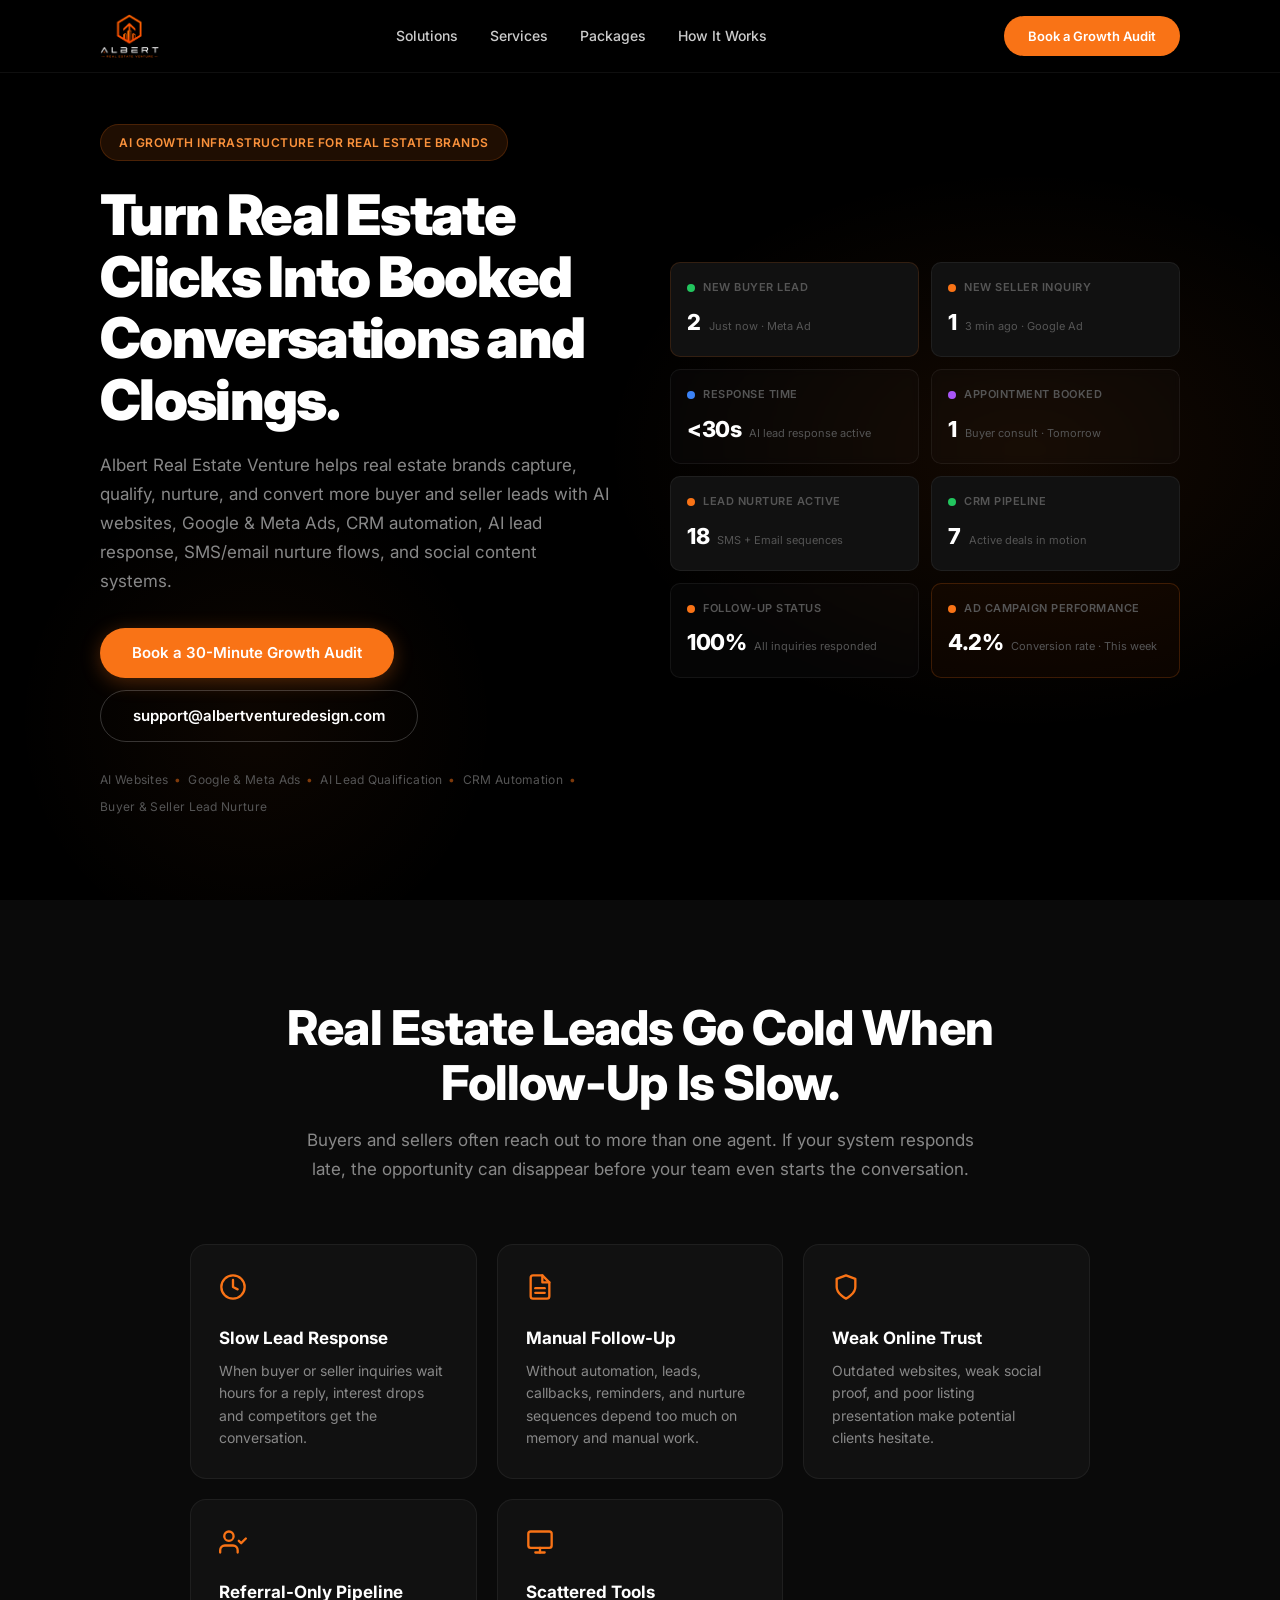
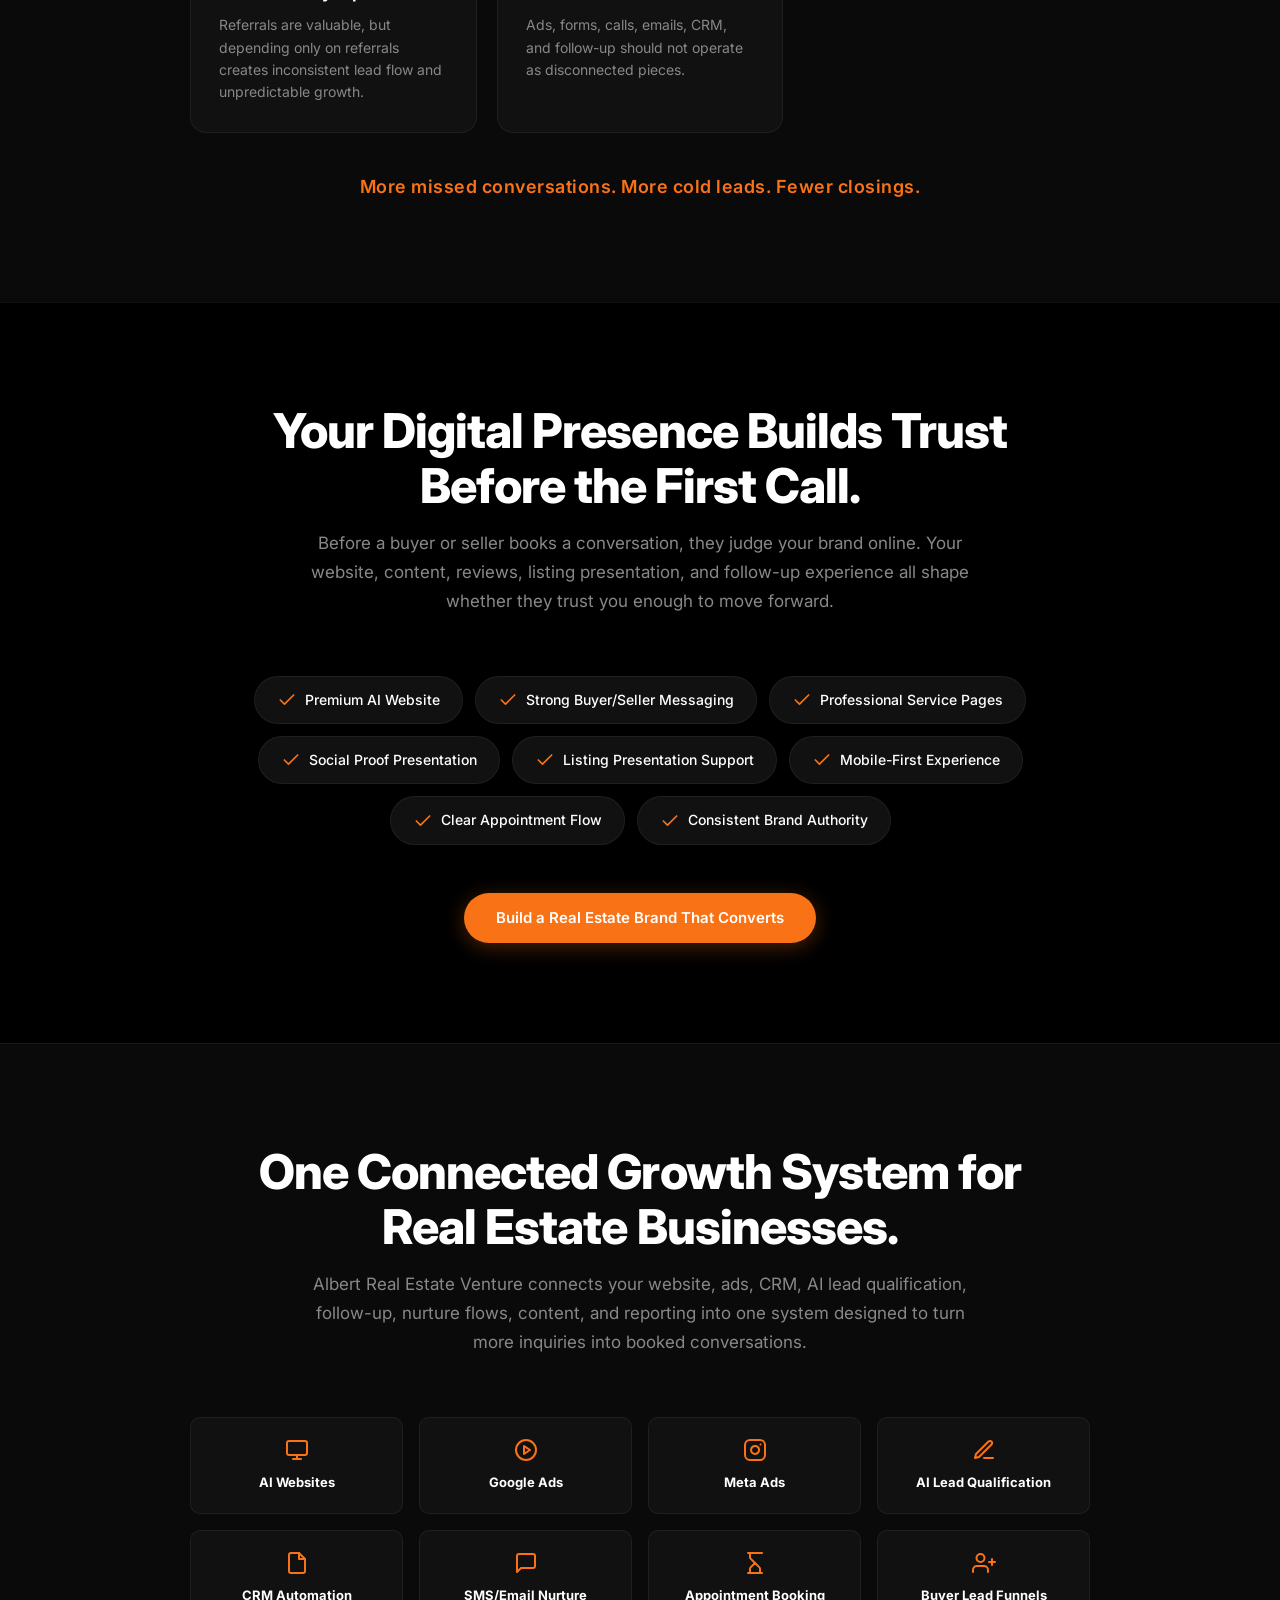
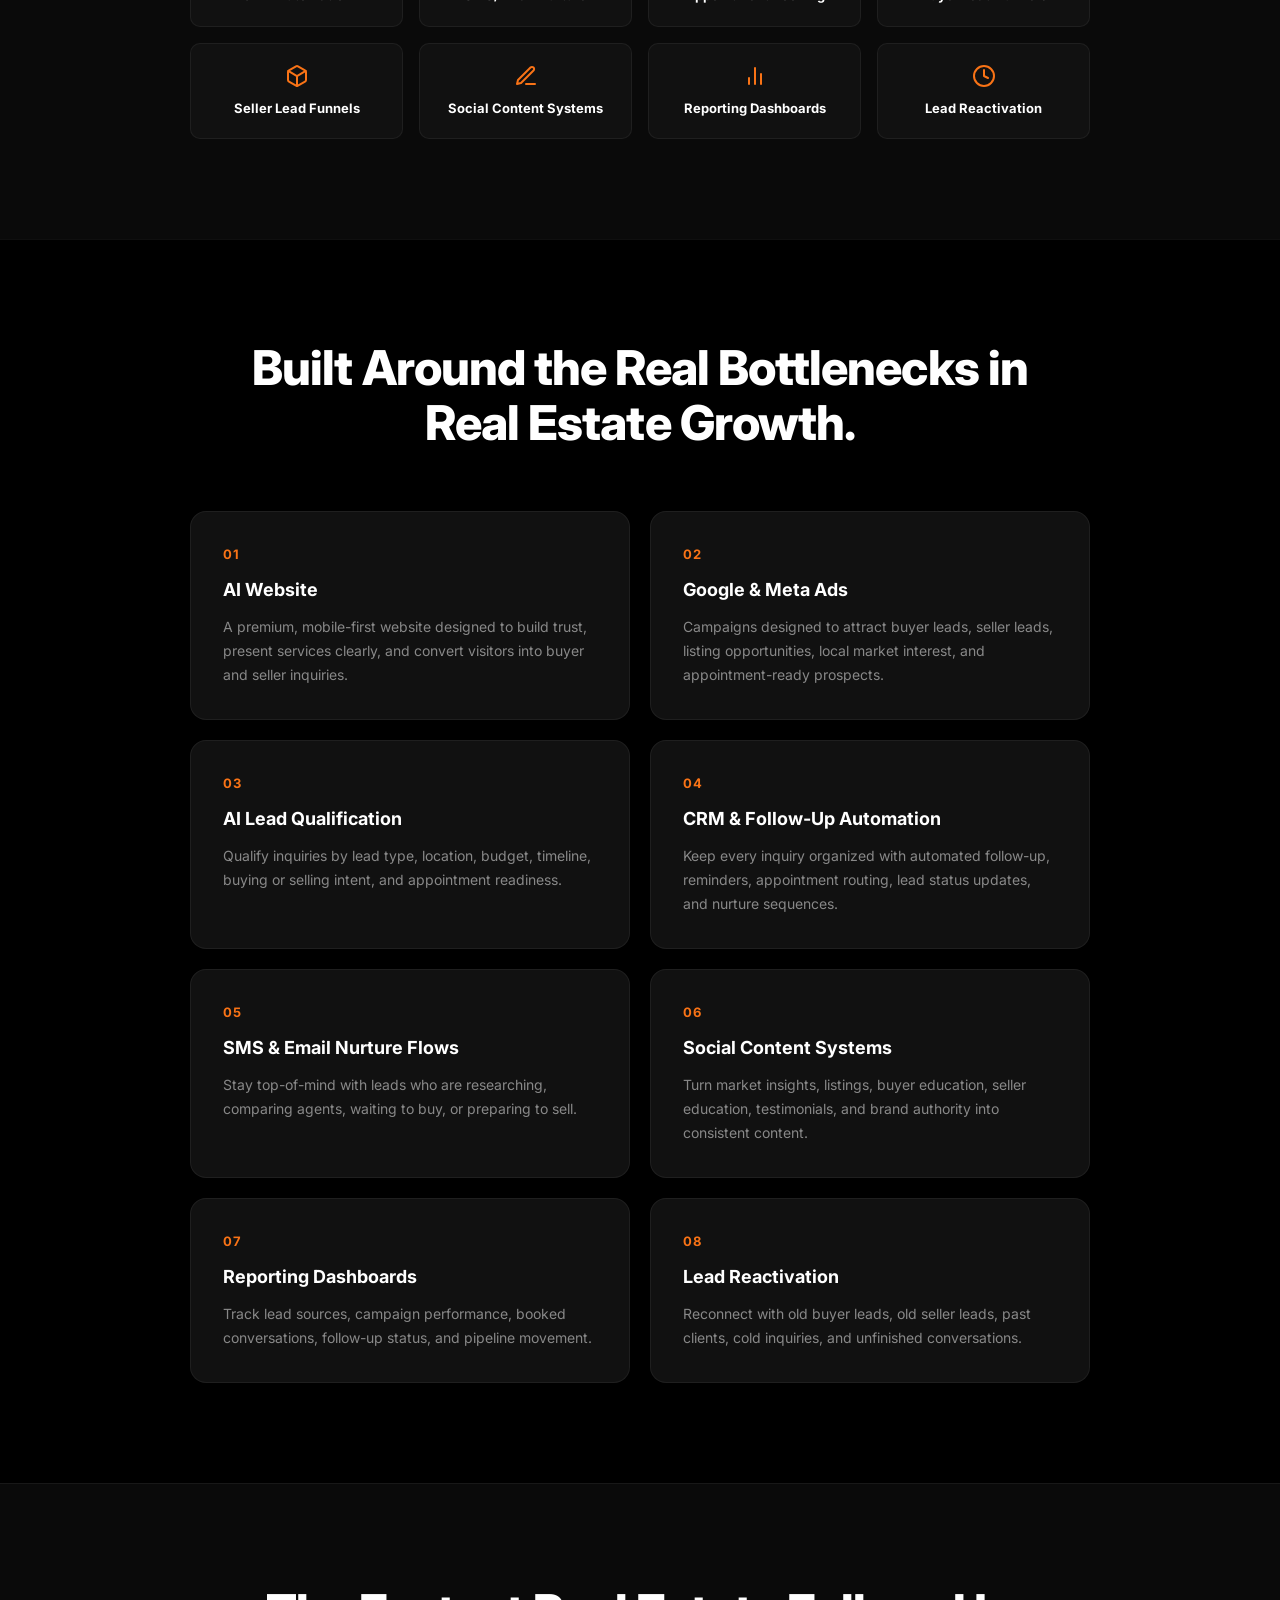
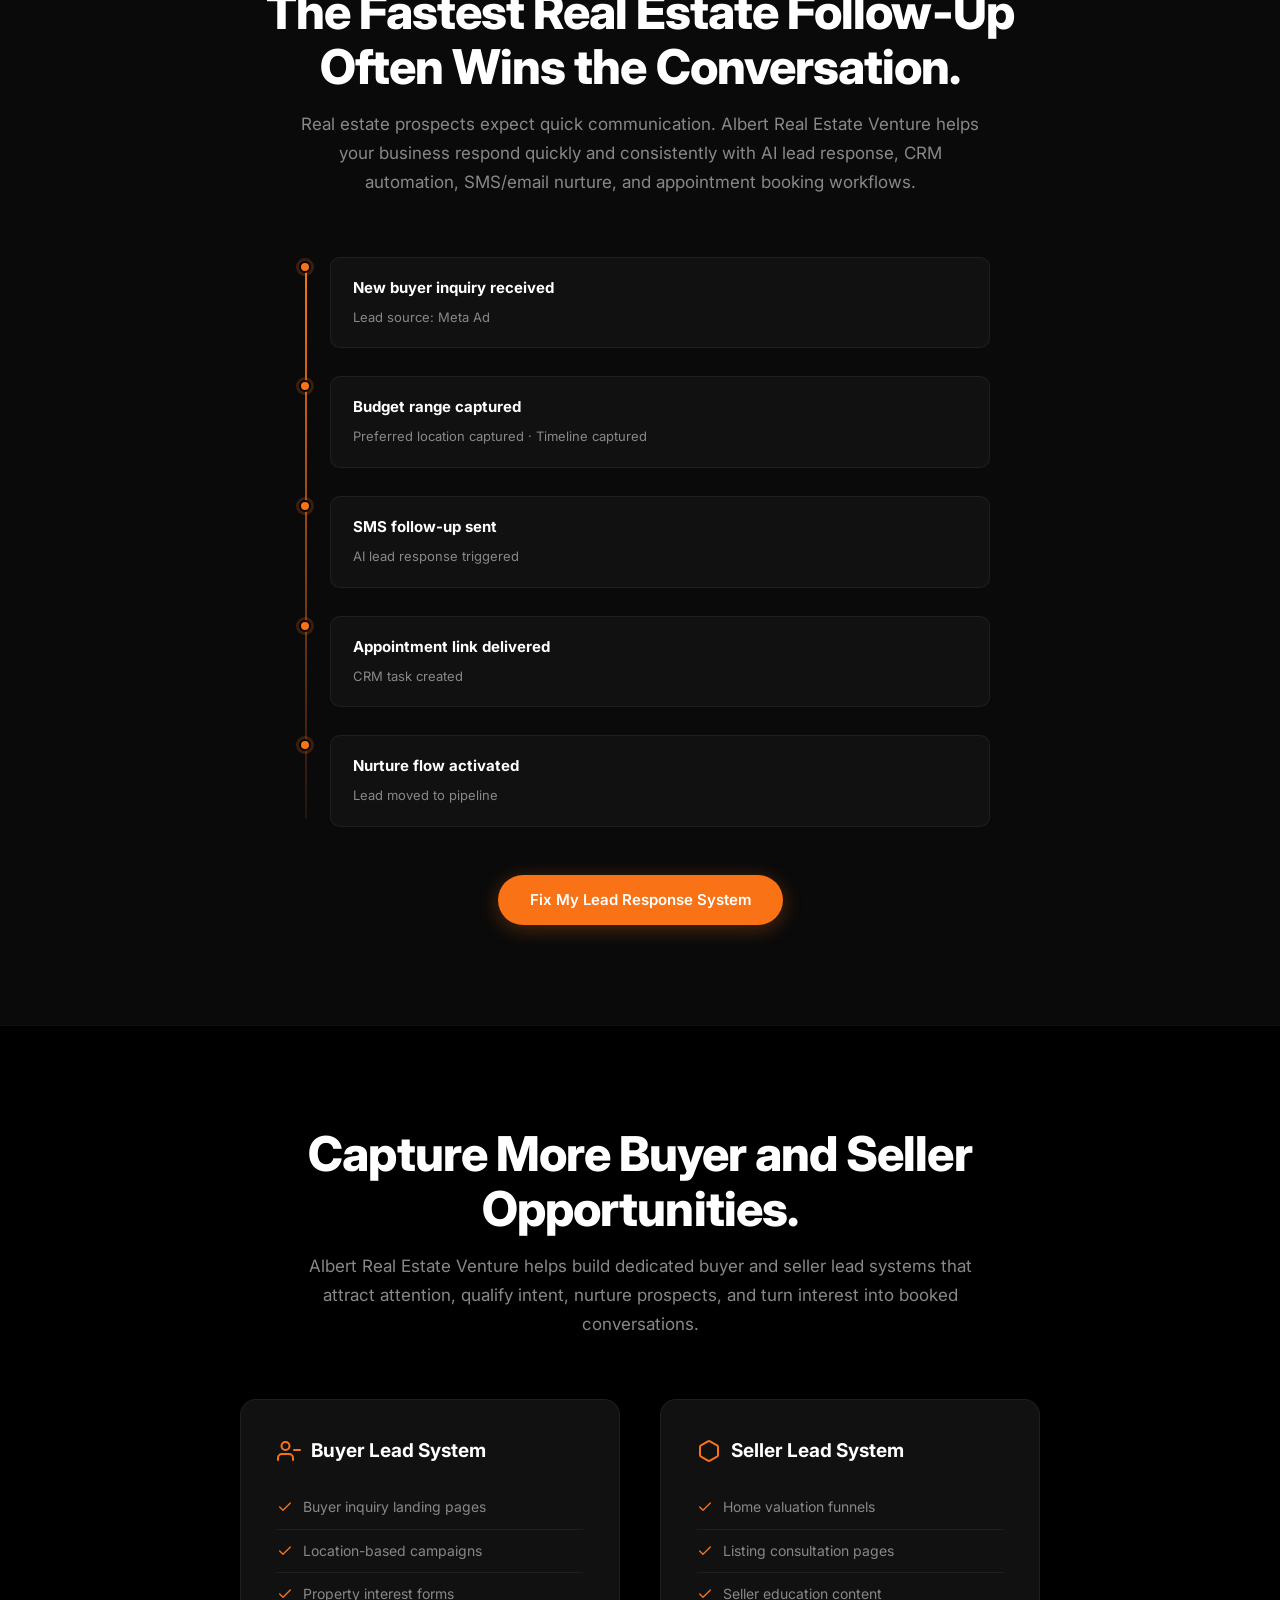
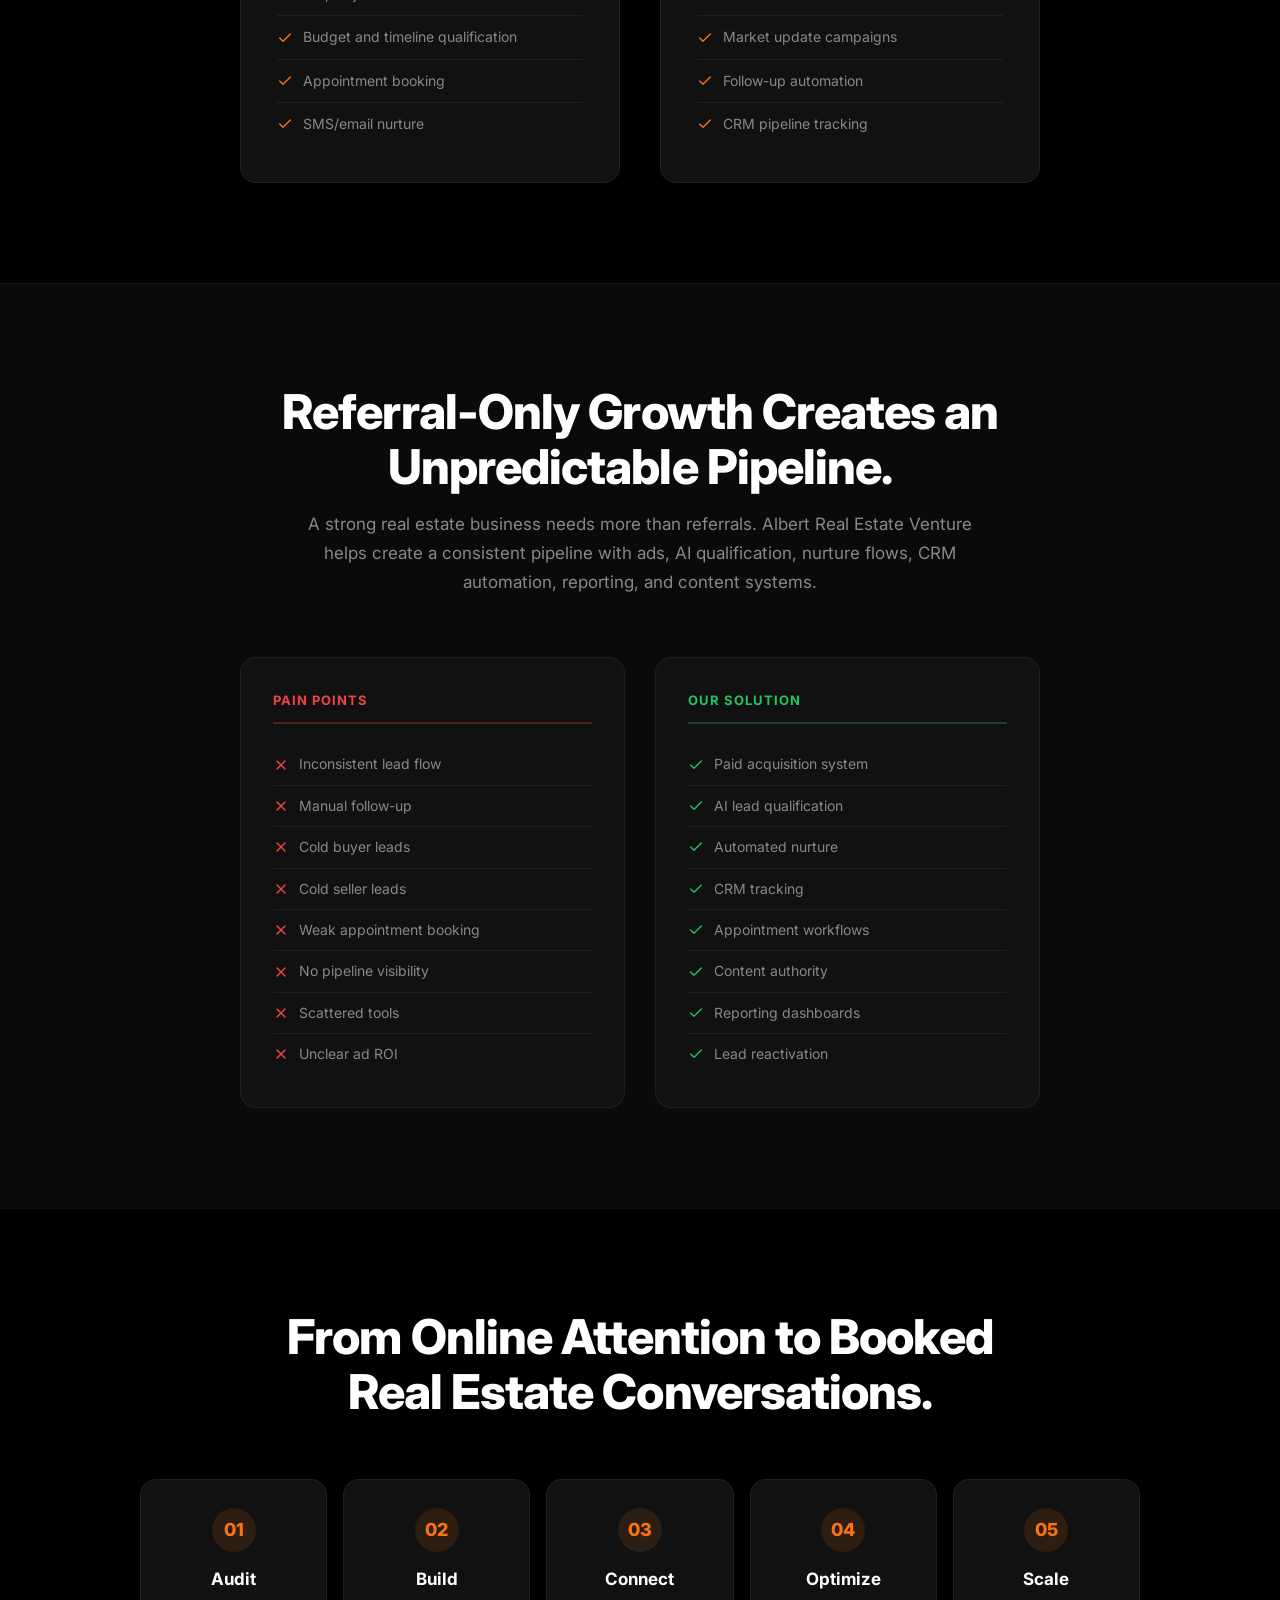
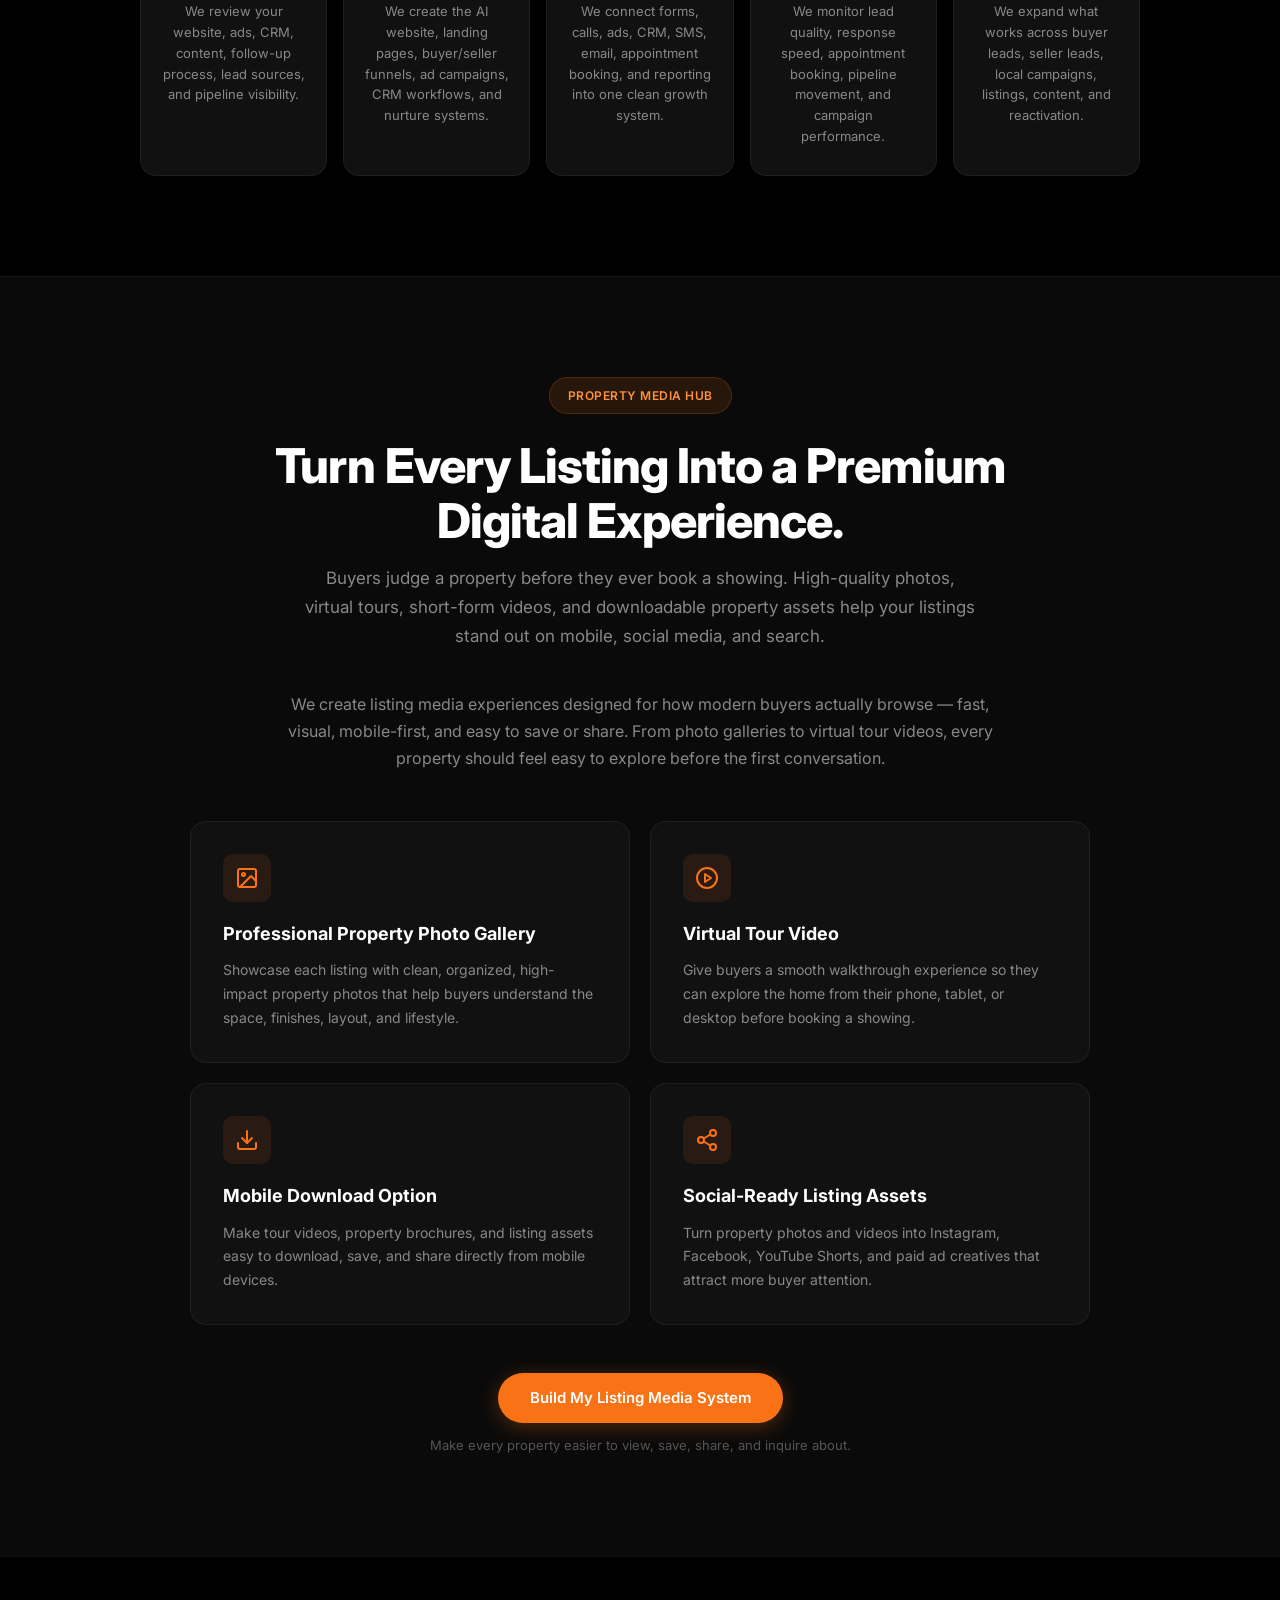
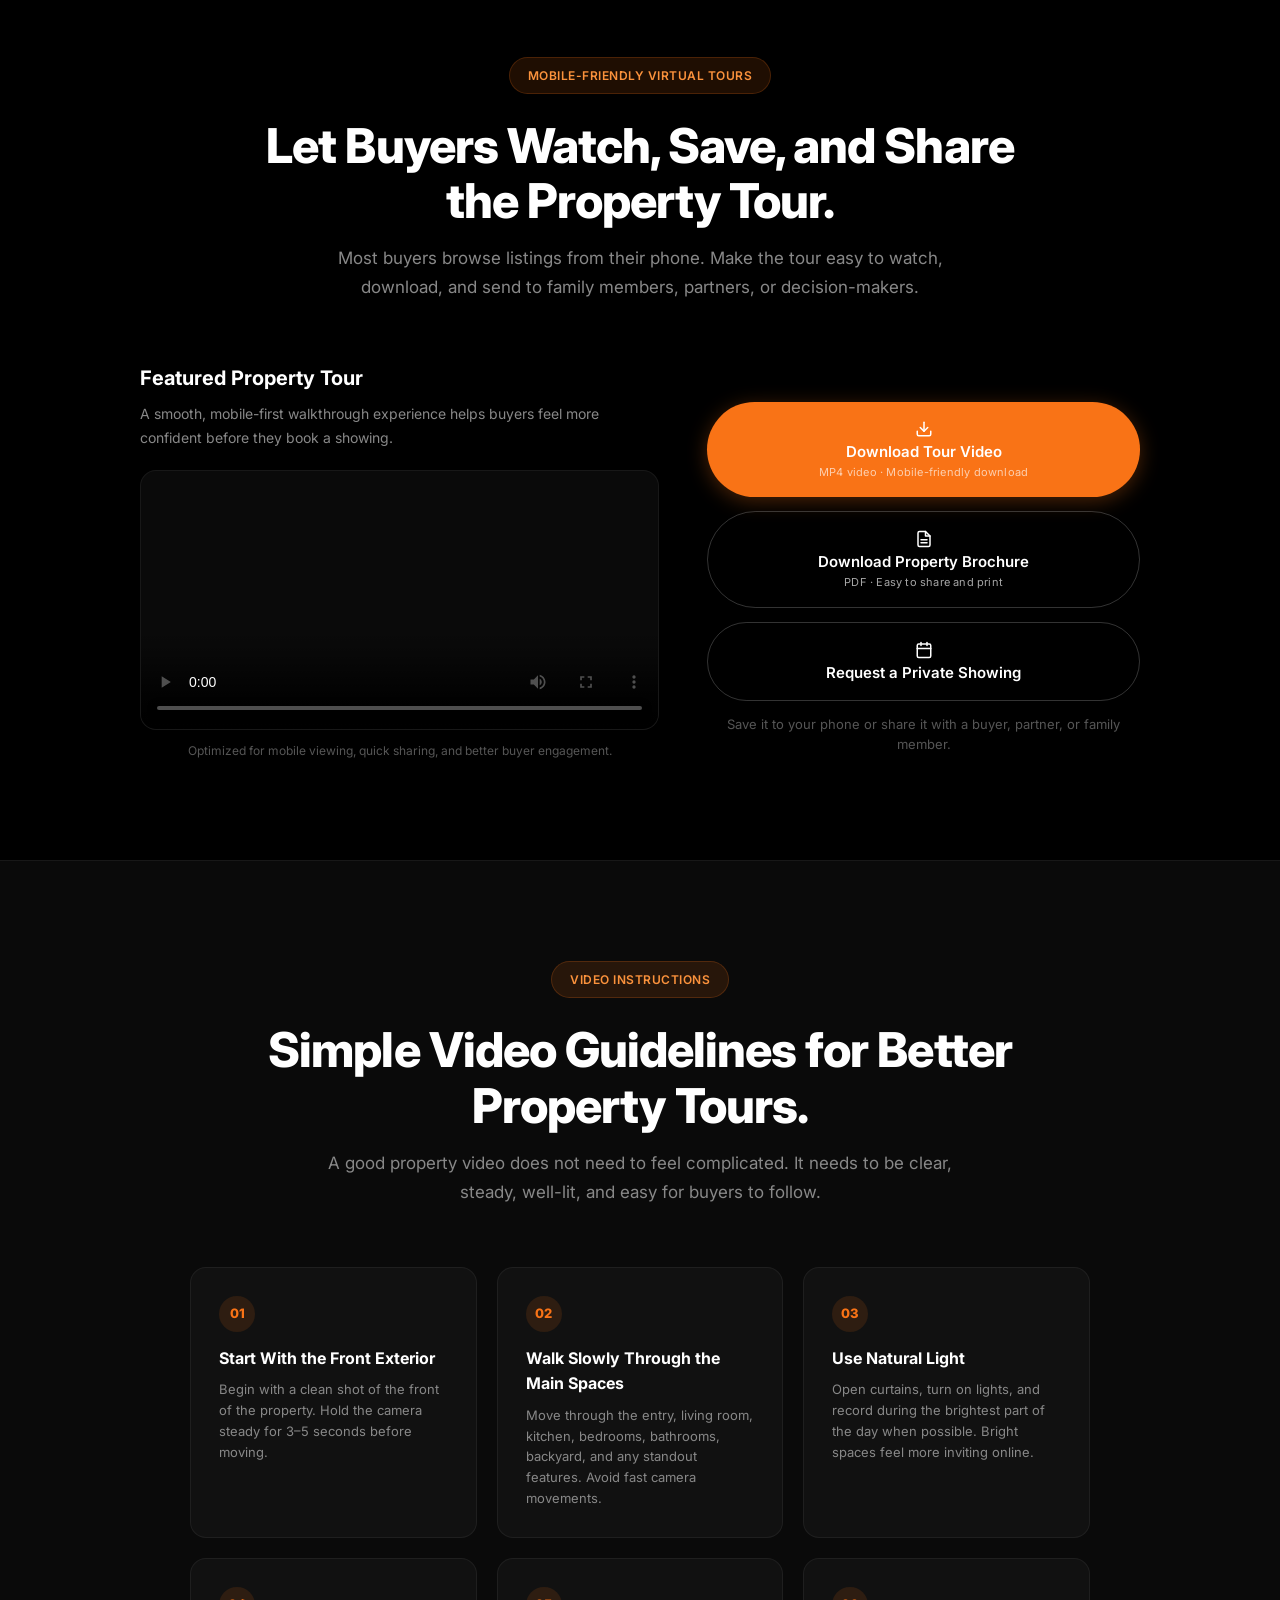
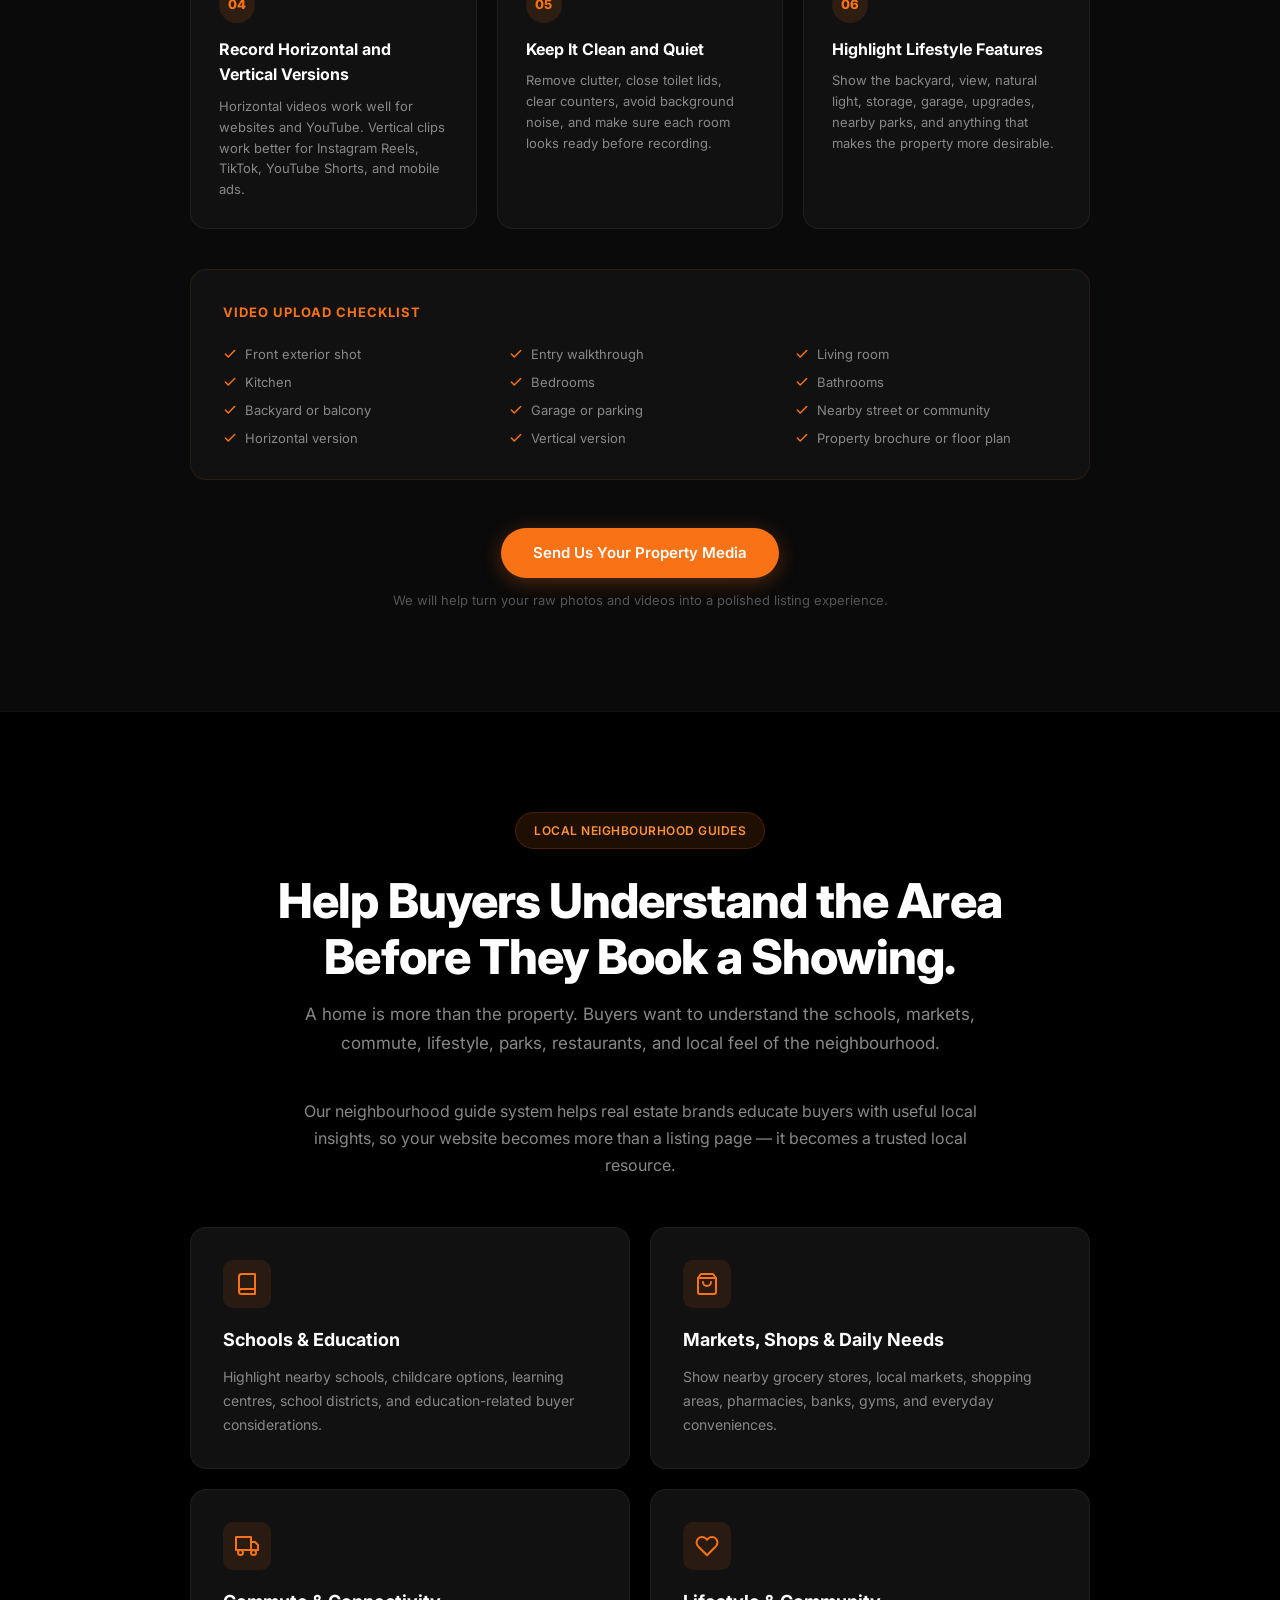
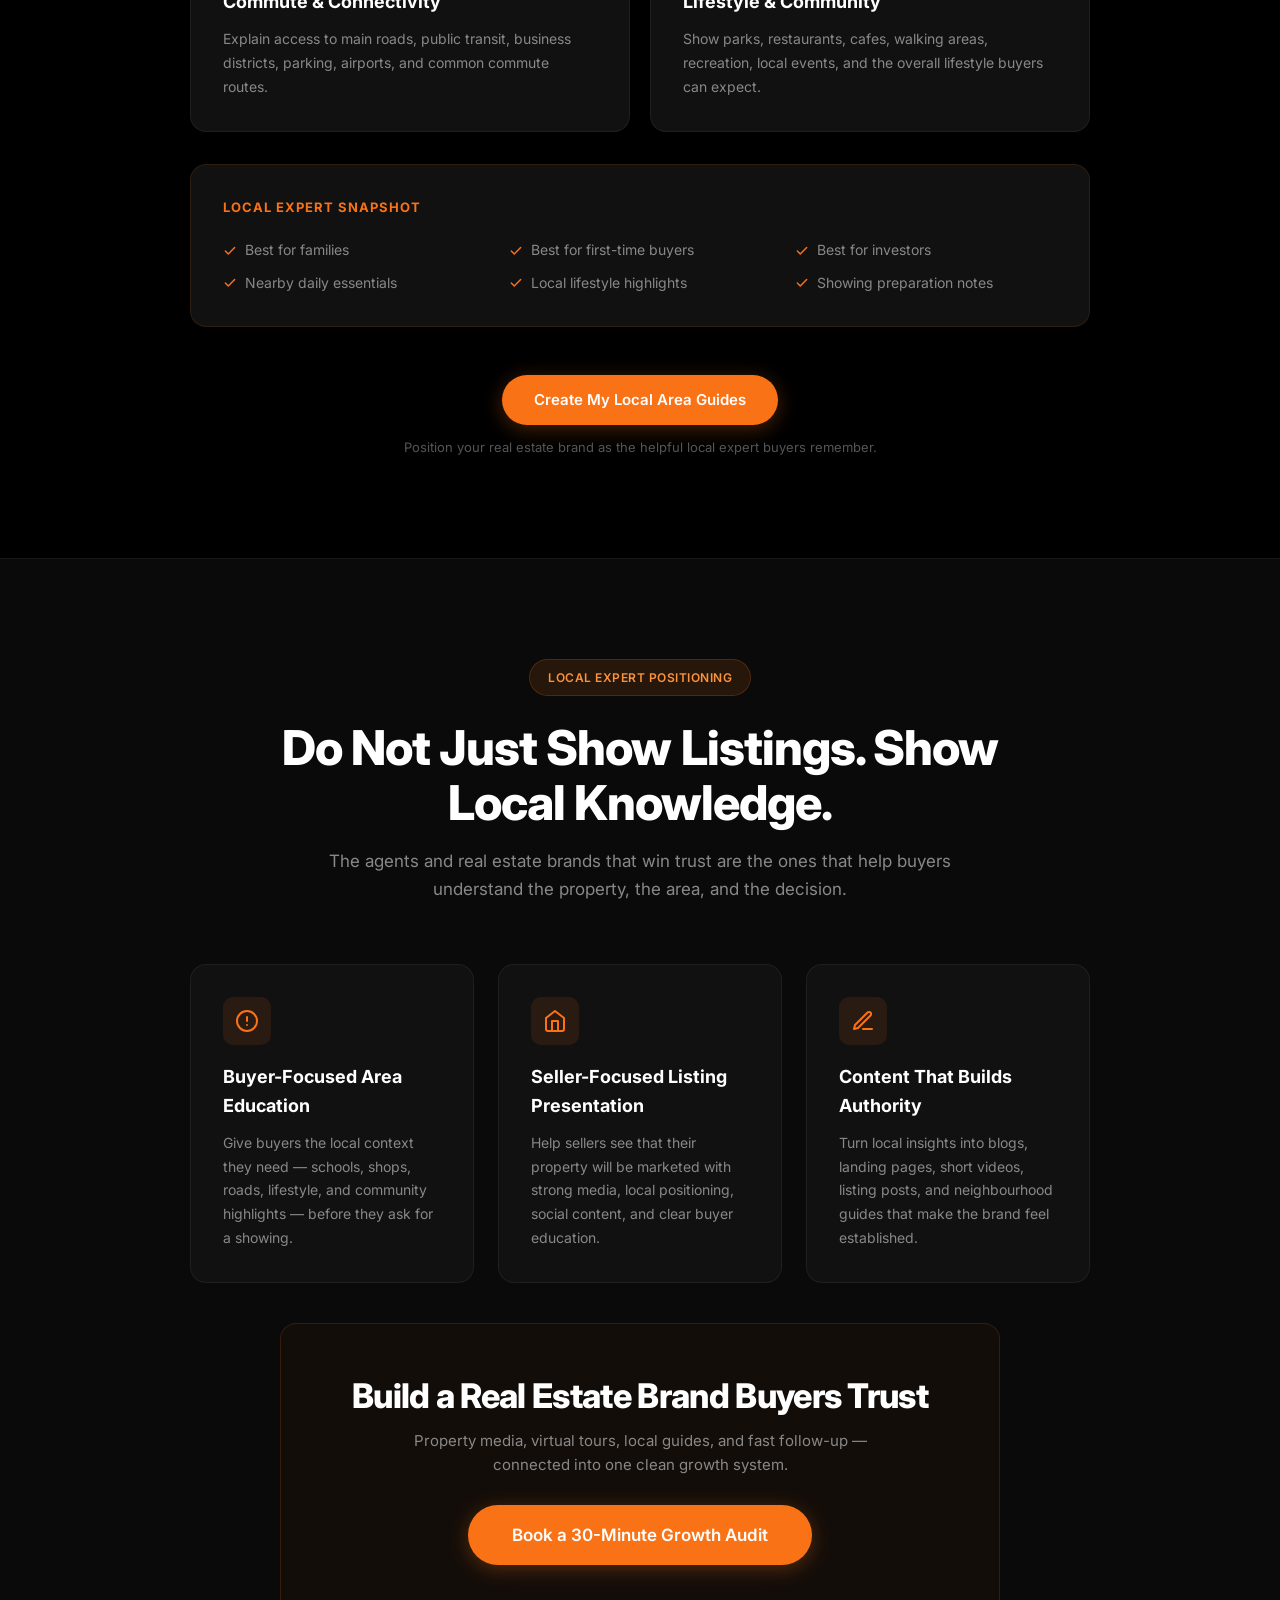
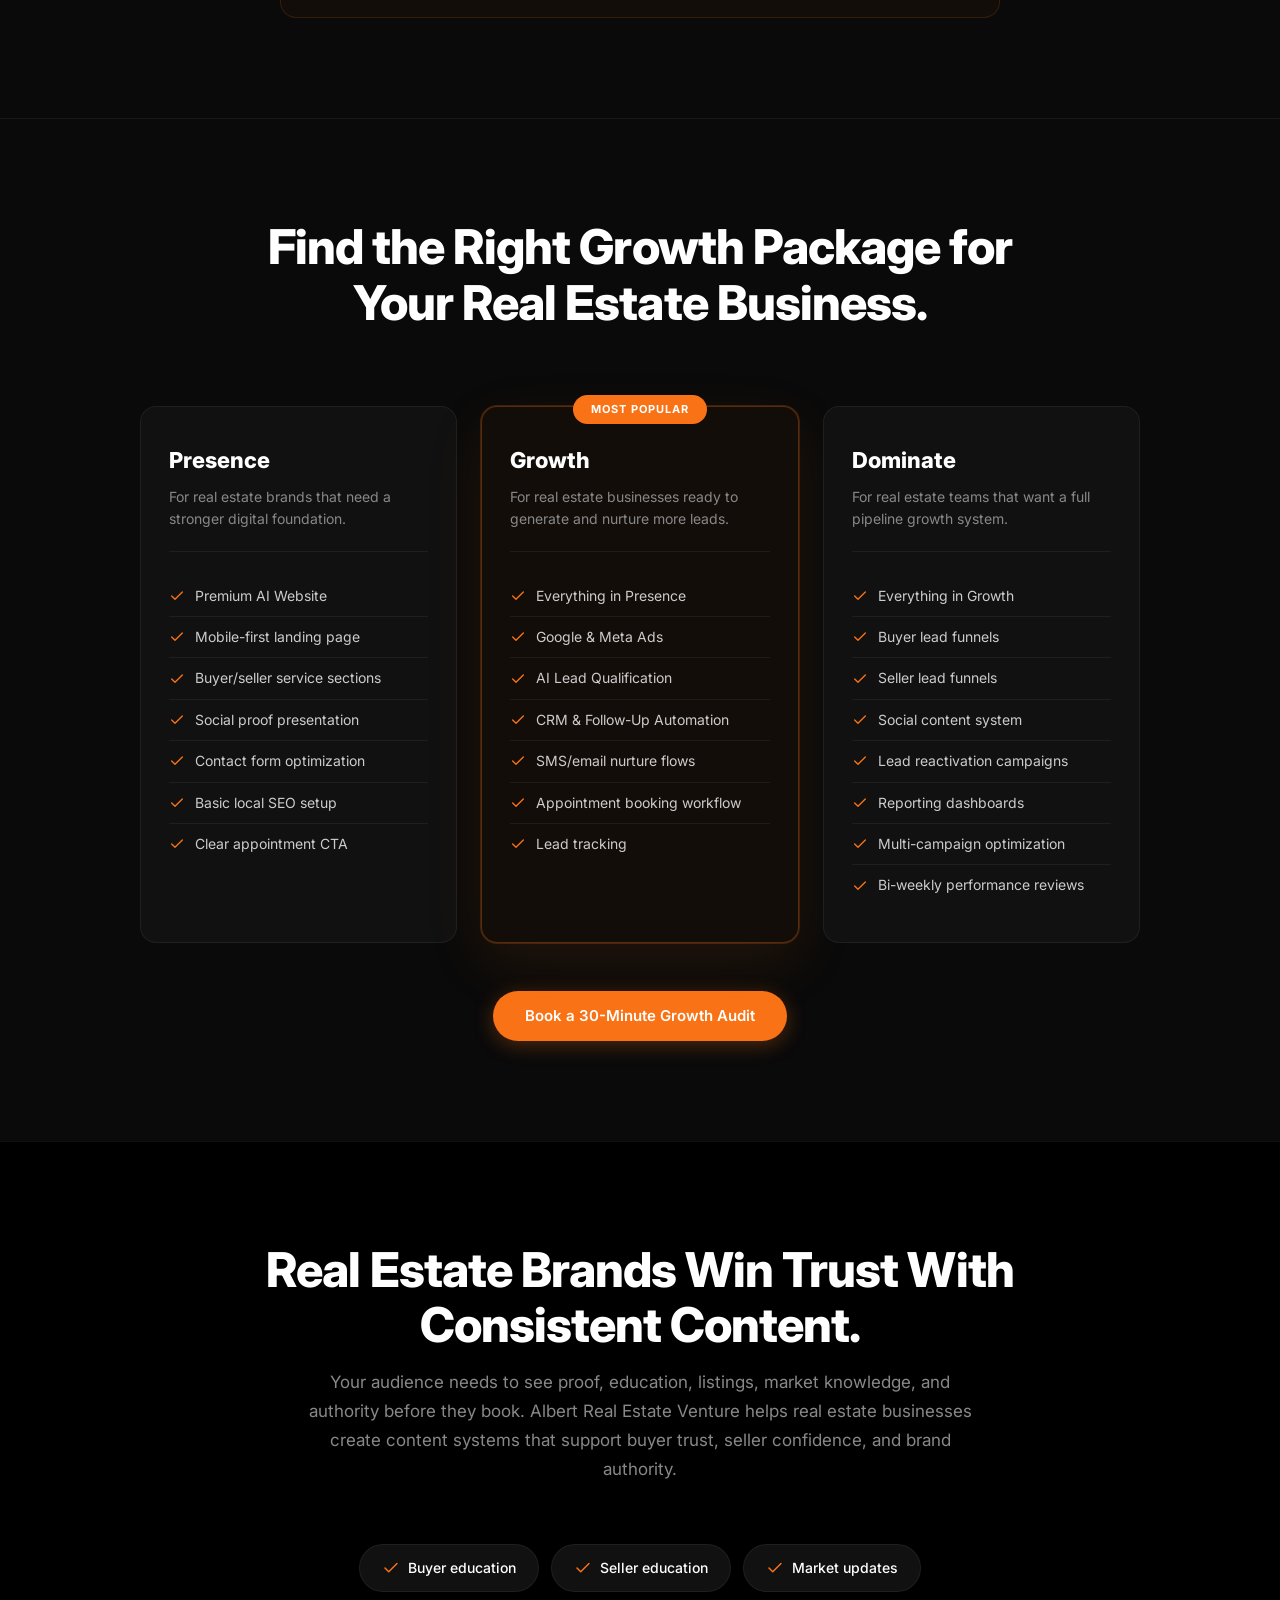
==== commit ce57e7f0: "Add 5 new premium real estate sections: Property Media Hub, Downloadable Video Tour, Video Instructi" ====
--- a/index.html
+++ b/index.html
@@ -431,6 +431,238 @@
     </div>
   </section>
 
+  <!-- ===== PROPERTY MEDIA HUB ===== -->
+  <section class="section media-hub" id="property-media-hub">
+    <div class="container">
+      <div class="section__head">
+        <span class="badge">Property Media Hub</span>
+        <h2 class="section__title">Turn Every Listing Into a Premium Digital Experience.</h2>
+        <p class="section__sub">Buyers judge a property before they ever book a showing. High-quality photos, virtual tours, short-form videos, and downloadable property assets help your listings stand out on mobile, social media, and search.</p>
+      </div>
+      <p class="media-hub__body reveal">We create listing media experiences designed for how modern buyers actually browse — fast, visual, mobile-first, and easy to save or share. From photo galleries to virtual tour videos, every property should feel easy to explore before the first conversation.</p>
+      <div class="media-hub__grid">
+        <div class="media-hub__card reveal">
+          <div class="media-hub__icon"><svg width="24" height="24" viewBox="0 0 24 24" fill="none" stroke="#f97316" stroke-width="2" stroke-linecap="round" stroke-linejoin="round"><rect x="3" y="3" width="18" height="18" rx="2"/><circle cx="8.5" cy="8.5" r="1.5"/><polyline points="21 15 16 10 5 21"/></svg></div>
+          <h3>Professional Property Photo Gallery</h3>
+          <p>Showcase each listing with clean, organized, high-impact property photos that help buyers understand the space, finishes, layout, and lifestyle.</p>
+        </div>
+        <div class="media-hub__card reveal">
+          <div class="media-hub__icon"><svg width="24" height="24" viewBox="0 0 24 24" fill="none" stroke="#f97316" stroke-width="2" stroke-linecap="round" stroke-linejoin="round"><circle cx="12" cy="12" r="10"/><polygon points="10 8 16 12 10 16 10 8"/></svg></div>
+          <h3>Virtual Tour Video</h3>
+          <p>Give buyers a smooth walkthrough experience so they can explore the home from their phone, tablet, or desktop before booking a showing.</p>
+        </div>
+        <div class="media-hub__card reveal">
+          <div class="media-hub__icon"><svg width="24" height="24" viewBox="0 0 24 24" fill="none" stroke="#f97316" stroke-width="2" stroke-linecap="round" stroke-linejoin="round"><path d="M21 15v4a2 2 0 0 1-2 2H5a2 2 0 0 1-2-2v-4"/><polyline points="7 10 12 15 17 10"/><line x1="12" y1="15" x2="12" y2="3"/></svg></div>
+          <h3>Mobile Download Option</h3>
+          <p>Make tour videos, property brochures, and listing assets easy to download, save, and share directly from mobile devices.</p>
+        </div>
+        <div class="media-hub__card reveal">
+          <div class="media-hub__icon"><svg width="24" height="24" viewBox="0 0 24 24" fill="none" stroke="#f97316" stroke-width="2" stroke-linecap="round" stroke-linejoin="round"><circle cx="18" cy="5" r="3"/><circle cx="6" cy="12" r="3"/><circle cx="18" cy="19" r="3"/><line x1="8.59" y1="13.51" x2="15.42" y2="17.49"/><line x1="15.41" y1="6.51" x2="8.59" y2="10.49"/></svg></div>
+          <h3>Social-Ready Listing Assets</h3>
+          <p>Turn property photos and videos into Instagram, Facebook, YouTube Shorts, and paid ad creatives that attract more buyer attention.</p>
+        </div>
+      </div>
+      <div class="section__cta">
+        <a href="#contact" class="btn btn--primary">Build My Listing Media System</a>
+        <p class="section-microcopy">Make every property easier to view, save, share, and inquire about.</p>
+      </div>
+    </div>
+  </section>
+
+  <!-- ===== DOWNLOADABLE VIDEO TOUR ===== -->
+  <section class="section" id="downloadable-tour-video">
+    <div class="container">
+      <div class="section__head">
+        <span class="badge">Mobile-Friendly Virtual Tours</span>
+        <h2 class="section__title">Let Buyers Watch, Save, and Share the Property Tour.</h2>
+        <p class="section__sub">Most buyers browse listings from their phone. Make the tour easy to watch, download, and send to family members, partners, or decision-makers.</p>
+      </div>
+      <div class="video-tour__wrap reveal">
+        <div class="video-tour__left">
+          <h3 class="video-tour__label">Featured Property Tour</h3>
+          <p class="video-tour__desc">A smooth, mobile-first walkthrough experience helps buyers feel more confident before they book a showing.</p>
+          <!--
+            VIDEO SETUP:
+            1. Upload: assets/videos/property-tour-demo.mp4
+            2. Upload poster image: assets/images/property-tour-poster.jpg
+            3. Upload brochure: assets/brochures/property-brochure-demo.pdf
+            Compress MP4 to under 50MB for fast mobile loading.
+          -->
+          <div class="video-tour__player">
+            <video controls playsinline preload="metadata" poster="assets/images/property-tour-poster.jpg" aria-label="Featured property tour video">
+              <source src="assets/videos/property-tour-demo.mp4" type="video/mp4">
+              <p>Your browser does not support the video player. <a href="assets/videos/property-tour-demo.mp4">Download the video</a> to view it.</p>
+            </video>
+          </div>
+          <p class="video-tour__note">Optimized for mobile viewing, quick sharing, and better buyer engagement.</p>
+        </div>
+        <div class="video-tour__right">
+          <a href="assets/videos/property-tour-demo.mp4" download class="btn btn--primary video-tour__btn">
+            <svg width="18" height="18" viewBox="0 0 24 24" fill="none" stroke="currentColor" stroke-width="2" stroke-linecap="round" stroke-linejoin="round"><path d="M21 15v4a2 2 0 0 1-2 2H5a2 2 0 0 1-2-2v-4"/><polyline points="7 10 12 15 17 10"/><line x1="12" y1="15" x2="12" y2="3"/></svg>
+            Download Tour Video
+            <span class="video-tour__btn-meta">MP4 video &middot; Mobile-friendly download</span>
+          </a>
+          <a href="assets/brochures/property-brochure-demo.pdf" download class="btn btn--outline video-tour__btn">
+            <svg width="18" height="18" viewBox="0 0 24 24" fill="none" stroke="currentColor" stroke-width="2" stroke-linecap="round" stroke-linejoin="round"><path d="M14 2H6a2 2 0 0 0-2 2v16a2 2 0 0 0 2 2h12a2 2 0 0 0 2-2V8z"/><polyline points="14 2 14 8 20 8"/><line x1="16" y1="13" x2="8" y2="13"/><line x1="16" y1="17" x2="8" y2="17"/></svg>
+            Download Property Brochure
+            <span class="video-tour__btn-meta">PDF &middot; Easy to share and print</span>
+          </a>
+          <a href="#contact" class="btn btn--outline video-tour__btn">
+            <svg width="18" height="18" viewBox="0 0 24 24" fill="none" stroke="currentColor" stroke-width="2" stroke-linecap="round" stroke-linejoin="round"><path d="M8 2v4"/><path d="M16 2v4"/><rect x="3" y="4" width="18" height="18" rx="2"/><path d="M3 10h18"/></svg>
+            Request a Private Showing
+          </a>
+          <p class="video-tour__share">Save it to your phone or share it with a buyer, partner, or family member.</p>
+        </div>
+      </div>
+    </div>
+  </section>
+
+  <!-- ===== VIDEO INSTRUCTIONS ===== -->
+  <section class="section vid-instructions" id="video-instructions">
+    <div class="container">
+      <div class="section__head">
+        <span class="badge">Video Instructions</span>
+        <h2 class="section__title">Simple Video Guidelines for Better Property Tours.</h2>
+        <p class="section__sub">A good property video does not need to feel complicated. It needs to be clear, steady, well-lit, and easy for buyers to follow.</p>
+      </div>
+      <div class="vid-steps__grid">
+        <div class="vid-step reveal">
+          <span class="vid-step__num">01</span>
+          <h3>Start With the Front Exterior</h3>
+          <p>Begin with a clean shot of the front of the property. Hold the camera steady for 3–5 seconds before moving.</p>
+        </div>
+        <div class="vid-step reveal">
+          <span class="vid-step__num">02</span>
+          <h3>Walk Slowly Through the Main Spaces</h3>
+          <p>Move through the entry, living room, kitchen, bedrooms, bathrooms, backyard, and any standout features. Avoid fast camera movements.</p>
+        </div>
+        <div class="vid-step reveal">
+          <span class="vid-step__num">03</span>
+          <h3>Use Natural Light</h3>
+          <p>Open curtains, turn on lights, and record during the brightest part of the day when possible. Bright spaces feel more inviting online.</p>
+        </div>
+        <div class="vid-step reveal">
+          <span class="vid-step__num">04</span>
+          <h3>Record Horizontal and Vertical Versions</h3>
+          <p>Horizontal videos work well for websites and YouTube. Vertical clips work better for Instagram Reels, TikTok, YouTube Shorts, and mobile ads.</p>
+        </div>
+        <div class="vid-step reveal">
+          <span class="vid-step__num">05</span>
+          <h3>Keep It Clean and Quiet</h3>
+          <p>Remove clutter, close toilet lids, clear counters, avoid background noise, and make sure each room looks ready before recording.</p>
+        </div>
+        <div class="vid-step reveal">
+          <span class="vid-step__num">06</span>
+          <h3>Highlight Lifestyle Features</h3>
+          <p>Show the backyard, view, natural light, storage, garage, upgrades, nearby parks, and anything that makes the property more desirable.</p>
+        </div>
+      </div>
+      <div class="vid-checklist reveal">
+        <h3>Video Upload Checklist</h3>
+        <div class="vid-checklist__grid">
+          <div class="vid-checklist__item"><svg width="14" height="14" viewBox="0 0 24 24" fill="none" stroke="#f97316" stroke-width="2.5" stroke-linecap="round" stroke-linejoin="round"><polyline points="20 6 9 17 4 12"/></svg> Front exterior shot</div>
+          <div class="vid-checklist__item"><svg width="14" height="14" viewBox="0 0 24 24" fill="none" stroke="#f97316" stroke-width="2.5" stroke-linecap="round" stroke-linejoin="round"><polyline points="20 6 9 17 4 12"/></svg> Entry walkthrough</div>
+          <div class="vid-checklist__item"><svg width="14" height="14" viewBox="0 0 24 24" fill="none" stroke="#f97316" stroke-width="2.5" stroke-linecap="round" stroke-linejoin="round"><polyline points="20 6 9 17 4 12"/></svg> Living room</div>
+          <div class="vid-checklist__item"><svg width="14" height="14" viewBox="0 0 24 24" fill="none" stroke="#f97316" stroke-width="2.5" stroke-linecap="round" stroke-linejoin="round"><polyline points="20 6 9 17 4 12"/></svg> Kitchen</div>
+          <div class="vid-checklist__item"><svg width="14" height="14" viewBox="0 0 24 24" fill="none" stroke="#f97316" stroke-width="2.5" stroke-linecap="round" stroke-linejoin="round"><polyline points="20 6 9 17 4 12"/></svg> Bedrooms</div>
+          <div class="vid-checklist__item"><svg width="14" height="14" viewBox="0 0 24 24" fill="none" stroke="#f97316" stroke-width="2.5" stroke-linecap="round" stroke-linejoin="round"><polyline points="20 6 9 17 4 12"/></svg> Bathrooms</div>
+          <div class="vid-checklist__item"><svg width="14" height="14" viewBox="0 0 24 24" fill="none" stroke="#f97316" stroke-width="2.5" stroke-linecap="round" stroke-linejoin="round"><polyline points="20 6 9 17 4 12"/></svg> Backyard or balcony</div>
+          <div class="vid-checklist__item"><svg width="14" height="14" viewBox="0 0 24 24" fill="none" stroke="#f97316" stroke-width="2.5" stroke-linecap="round" stroke-linejoin="round"><polyline points="20 6 9 17 4 12"/></svg> Garage or parking</div>
+          <div class="vid-checklist__item"><svg width="14" height="14" viewBox="0 0 24 24" fill="none" stroke="#f97316" stroke-width="2.5" stroke-linecap="round" stroke-linejoin="round"><polyline points="20 6 9 17 4 12"/></svg> Nearby street or community</div>
+          <div class="vid-checklist__item"><svg width="14" height="14" viewBox="0 0 24 24" fill="none" stroke="#f97316" stroke-width="2.5" stroke-linecap="round" stroke-linejoin="round"><polyline points="20 6 9 17 4 12"/></svg> Horizontal version</div>
+          <div class="vid-checklist__item"><svg width="14" height="14" viewBox="0 0 24 24" fill="none" stroke="#f97316" stroke-width="2.5" stroke-linecap="round" stroke-linejoin="round"><polyline points="20 6 9 17 4 12"/></svg> Vertical version</div>
+          <div class="vid-checklist__item"><svg width="14" height="14" viewBox="0 0 24 24" fill="none" stroke="#f97316" stroke-width="2.5" stroke-linecap="round" stroke-linejoin="round"><polyline points="20 6 9 17 4 12"/></svg> Property brochure or floor plan</div>
+        </div>
+      </div>
+      <div class="section__cta">
+        <a href="#contact" class="btn btn--primary">Send Us Your Property Media</a>
+        <p class="section-microcopy">We will help turn your raw photos and videos into a polished listing experience.</p>
+      </div>
+    </div>
+  </section>
+
+  <!-- ===== NEIGHBOURHOOD GUIDES ===== -->
+  <section class="section" id="neighbourhood-guides">
+    <div class="container">
+      <div class="section__head">
+        <span class="badge">Local Neighbourhood Guides</span>
+        <h2 class="section__title">Help Buyers Understand the Area Before They Book a Showing.</h2>
+        <p class="section__sub">A home is more than the property. Buyers want to understand the schools, markets, commute, lifestyle, parks, restaurants, and local feel of the neighbourhood.</p>
+      </div>
+      <p class="nbhd__body reveal">Our neighbourhood guide system helps real estate brands educate buyers with useful local insights, so your website becomes more than a listing page — it becomes a trusted local resource.</p>
+      <div class="nbhd__grid">
+        <div class="nbhd__card reveal">
+          <div class="nbhd__card__icon"><svg width="24" height="24" viewBox="0 0 24 24" fill="none" stroke="#f97316" stroke-width="2" stroke-linecap="round" stroke-linejoin="round"><path d="M4 19.5A2.5 2.5 0 0 1 6.5 17H20"/><path d="M6.5 2H20v20H6.5A2.5 2.5 0 0 1 4 19.5v-15A2.5 2.5 0 0 1 6.5 2z"/></svg></div>
+          <h3>Schools &amp; Education</h3>
+          <p>Highlight nearby schools, childcare options, learning centres, school districts, and education-related buyer considerations.</p>
+        </div>
+        <div class="nbhd__card reveal">
+          <div class="nbhd__card__icon"><svg width="24" height="24" viewBox="0 0 24 24" fill="none" stroke="#f97316" stroke-width="2" stroke-linecap="round" stroke-linejoin="round"><path d="M6 2L3 6v14a2 2 0 0 0 2 2h14a2 2 0 0 0 2-2V6l-3-4z"/><line x1="3" y1="6" x2="21" y2="6"/><path d="M16 10a4 4 0 0 1-8 0"/></svg></div>
+          <h3>Markets, Shops &amp; Daily Needs</h3>
+          <p>Show nearby grocery stores, local markets, shopping areas, pharmacies, banks, gyms, and everyday conveniences.</p>
+        </div>
+        <div class="nbhd__card reveal">
+          <div class="nbhd__card__icon"><svg width="24" height="24" viewBox="0 0 24 24" fill="none" stroke="#f97316" stroke-width="2" stroke-linecap="round" stroke-linejoin="round"><rect x="1" y="3" width="15" height="13"/><polygon points="16 8 20 8 23 11 23 16 16 16 16 8"/><circle cx="5.5" cy="18.5" r="2.5"/><circle cx="18.5" cy="18.5" r="2.5"/></svg></div>
+          <h3>Commute &amp; Connectivity</h3>
+          <p>Explain access to main roads, public transit, business districts, parking, airports, and common commute routes.</p>
+        </div>
+        <div class="nbhd__card reveal">
+          <div class="nbhd__card__icon"><svg width="24" height="24" viewBox="0 0 24 24" fill="none" stroke="#f97316" stroke-width="2" stroke-linecap="round" stroke-linejoin="round"><path d="M20.84 4.61a5.5 5.5 0 0 0-7.78 0L12 5.67l-1.06-1.06a5.5 5.5 0 0 0-7.78 7.78l1.06 1.06L12 21.23l7.78-7.78 1.06-1.06a5.5 5.5 0 0 0 0-7.78z"/></svg></div>
+          <h3>Lifestyle &amp; Community</h3>
+          <p>Show parks, restaurants, cafes, walking areas, recreation, local events, and the overall lifestyle buyers can expect.</p>
+        </div>
+      </div>
+      <div class="nbhd__snapshot reveal">
+        <h3>Local Expert Snapshot</h3>
+        <div class="nbhd__snapshot__grid">
+          <div class="nbhd__snapshot__item"><svg width="14" height="14" viewBox="0 0 24 24" fill="none" stroke="#f97316" stroke-width="2.5" stroke-linecap="round" stroke-linejoin="round"><polyline points="20 6 9 17 4 12"/></svg> Best for families</div>
+          <div class="nbhd__snapshot__item"><svg width="14" height="14" viewBox="0 0 24 24" fill="none" stroke="#f97316" stroke-width="2.5" stroke-linecap="round" stroke-linejoin="round"><polyline points="20 6 9 17 4 12"/></svg> Best for first-time buyers</div>
+          <div class="nbhd__snapshot__item"><svg width="14" height="14" viewBox="0 0 24 24" fill="none" stroke="#f97316" stroke-width="2.5" stroke-linecap="round" stroke-linejoin="round"><polyline points="20 6 9 17 4 12"/></svg> Best for investors</div>
+          <div class="nbhd__snapshot__item"><svg width="14" height="14" viewBox="0 0 24 24" fill="none" stroke="#f97316" stroke-width="2.5" stroke-linecap="round" stroke-linejoin="round"><polyline points="20 6 9 17 4 12"/></svg> Nearby daily essentials</div>
+          <div class="nbhd__snapshot__item"><svg width="14" height="14" viewBox="0 0 24 24" fill="none" stroke="#f97316" stroke-width="2.5" stroke-linecap="round" stroke-linejoin="round"><polyline points="20 6 9 17 4 12"/></svg> Local lifestyle highlights</div>
+          <div class="nbhd__snapshot__item"><svg width="14" height="14" viewBox="0 0 24 24" fill="none" stroke="#f97316" stroke-width="2.5" stroke-linecap="round" stroke-linejoin="round"><polyline points="20 6 9 17 4 12"/></svg> Showing preparation notes</div>
+        </div>
+      </div>
+      <div class="section__cta">
+        <a href="#contact" class="btn btn--primary">Create My Local Area Guides</a>
+        <p class="section-microcopy">Position your real estate brand as the helpful local expert buyers remember.</p>
+      </div>
+    </div>
+  </section>
+
+  <!-- ===== LOCAL EXPERT TRUST ===== -->
+  <section class="section local-trust" id="local-expert-trust">
+    <div class="container">
+      <div class="section__head">
+        <span class="badge">Local Expert Positioning</span>
+        <h2 class="section__title">Do Not Just Show Listings. Show Local Knowledge.</h2>
+        <p class="section__sub">The agents and real estate brands that win trust are the ones that help buyers understand the property, the area, and the decision.</p>
+      </div>
+      <div class="local-trust__grid">
+        <div class="local-trust__card reveal">
+          <div class="local-trust__icon"><svg width="24" height="24" viewBox="0 0 24 24" fill="none" stroke="#f97316" stroke-width="2" stroke-linecap="round" stroke-linejoin="round"><circle cx="12" cy="12" r="10"/><line x1="12" y1="8" x2="12" y2="12"/><line x1="12" y1="16" x2="12.01" y2="16"/></svg></div>
+          <h3>Buyer-Focused Area Education</h3>
+          <p>Give buyers the local context they need — schools, shops, roads, lifestyle, and community highlights — before they ask for a showing.</p>
+        </div>
+        <div class="local-trust__card reveal">
+          <div class="local-trust__icon"><svg width="24" height="24" viewBox="0 0 24 24" fill="none" stroke="#f97316" stroke-width="2" stroke-linecap="round" stroke-linejoin="round"><path d="M3 9l9-7 9 7v11a2 2 0 0 1-2 2H5a2 2 0 0 1-2-2z"/><polyline points="9 22 9 12 15 12 15 22"/></svg></div>
+          <h3>Seller-Focused Listing Presentation</h3>
+          <p>Help sellers see that their property will be marketed with strong media, local positioning, social content, and clear buyer education.</p>
+        </div>
+        <div class="local-trust__card reveal">
+          <div class="local-trust__icon"><svg width="24" height="24" viewBox="0 0 24 24" fill="none" stroke="#f97316" stroke-width="2" stroke-linecap="round" stroke-linejoin="round"><path d="M12 20h9"/><path d="M16.5 3.5a2.121 2.121 0 0 1 3 3L7 19l-4 1 1-4L16.5 3.5z"/></svg></div>
+          <h3>Content That Builds Authority</h3>
+          <p>Turn local insights into blogs, landing pages, short videos, listing posts, and neighbourhood guides that make the brand feel established.</p>
+        </div>
+      </div>
+      <div class="local-trust__final reveal">
+        <h3>Build a Real Estate Brand Buyers Trust</h3>
+        <p>Property media, virtual tours, local guides, and fast follow-up — connected into one clean growth system.</p>
+        <a href="#contact" class="btn btn--primary btn--large">Book a 30-Minute Growth Audit</a>
+      </div>
+    </div>
+  </section>
+
   <!-- ===== PACKAGES ===== -->
   <section class="section packages" id="packages">
     <div class="container">
--- a/css/style.css
+++ b/css/style.css
@@ -992,6 +992,293 @@
   .footer__brand p { max-width: 100%; }
 }
 
+/* ===== SECTION MICROCOPY ===== */
+.section-microcopy {
+  margin-top: 12px;
+  font-size: 13px;
+  color: var(--text-dim);
+  text-align: center;
+}
+
+/* ===== PROPERTY MEDIA HUB ===== */
+.media-hub { background: var(--black-alt); }
+.media-hub__body {
+  font-size: 16px;
+  color: var(--text-muted);
+  line-height: 1.7;
+  max-width: 720px;
+  margin: -20px auto 48px;
+  text-align: center;
+}
+.media-hub__grid {
+  display: grid;
+  grid-template-columns: repeat(2, 1fr);
+  gap: 20px;
+  max-width: 900px;
+  margin: 0 auto;
+}
+.media-hub__card {
+  background: var(--black-card);
+  border: 1px solid var(--border);
+  border-radius: var(--radius);
+  padding: 32px;
+  transition: all .3s;
+}
+.media-hub__card:hover {
+  border-color: rgba(249,115,22,.15);
+  transform: translateY(-4px);
+  box-shadow: 0 12px 40px rgba(249,115,22,.06);
+}
+.media-hub__icon {
+  width: 48px;
+  height: 48px;
+  border-radius: var(--radius-sm);
+  background: rgba(249,115,22,.1);
+  display: flex;
+  align-items: center;
+  justify-content: center;
+  margin-bottom: 18px;
+}
+.media-hub__card h3 { font-size: 18px; font-weight: 700; margin-bottom: 10px; }
+.media-hub__card p { font-size: 14px; color: var(--text-muted); line-height: 1.7; }
+@media (max-width: 640px) { .media-hub__grid { grid-template-columns: 1fr; max-width: 480px; } }
+
+/* ===== DOWNLOADABLE VIDEO TOUR ===== */
+.video-tour__wrap {
+  display: grid;
+  grid-template-columns: 1.2fr 1fr;
+  gap: 48px;
+  align-items: start;
+  max-width: 1000px;
+  margin: 0 auto;
+}
+.video-tour__label { font-size: 20px; font-weight: 700; margin-bottom: 8px; }
+.video-tour__desc { font-size: 14px; color: var(--text-muted); line-height: 1.7; margin-bottom: 20px; }
+.video-tour__player {
+  border-radius: var(--radius);
+  overflow: hidden;
+  border: 1px solid var(--border);
+  background: #0a0a0a;
+}
+.video-tour__player video { width: 100%; display: block; max-height: 360px; object-fit: cover; }
+.video-tour__note { font-size: 12px; color: var(--text-dim); text-align: center; margin-top: 12px; line-height: 1.5; }
+.video-tour__right { display: flex; flex-direction: column; gap: 14px; padding-top: 40px; }
+.video-tour__btn {
+  display: flex !important;
+  flex-direction: column;
+  align-items: center;
+  gap: 5px;
+  padding: 18px 28px !important;
+  text-align: center;
+}
+.video-tour__btn-meta { font-size: 11px; font-weight: 400; opacity: .65; letter-spacing: .2px; display: block; }
+.video-tour__share { font-size: 13px; color: var(--text-dim); text-align: center; line-height: 1.5; padding: 0 8px; }
+@media (max-width: 900px) {
+  .video-tour__wrap { grid-template-columns: 1fr; gap: 32px; }
+  .video-tour__right { padding-top: 0; }
+}
+
+/* ===== VIDEO INSTRUCTIONS ===== */
+.vid-instructions { background: var(--black-alt); }
+.vid-steps__grid {
+  display: grid;
+  grid-template-columns: repeat(3, 1fr);
+  gap: 20px;
+  max-width: 900px;
+  margin: 0 auto 40px;
+}
+.vid-step {
+  background: var(--black-card);
+  border: 1px solid var(--border);
+  border-radius: var(--radius);
+  padding: 28px;
+  transition: all .3s;
+}
+.vid-step:hover {
+  border-color: rgba(249,115,22,.15);
+  transform: translateY(-3px);
+  box-shadow: 0 8px 30px rgba(249,115,22,.04);
+}
+.vid-step__num {
+  display: inline-flex;
+  align-items: center;
+  justify-content: center;
+  width: 36px;
+  height: 36px;
+  border-radius: 50%;
+  background: rgba(249,115,22,.12);
+  color: var(--orange);
+  font-size: 13px;
+  font-weight: 800;
+  margin-bottom: 14px;
+}
+.vid-step h3 { font-size: 16px; font-weight: 700; margin-bottom: 8px; }
+.vid-step p { font-size: 13px; color: var(--text-muted); line-height: 1.6; }
+.vid-checklist {
+  max-width: 900px;
+  margin: 0 auto;
+  background: var(--black-card);
+  border: 1px solid rgba(249,115,22,.1);
+  border-radius: var(--radius);
+  padding: 32px;
+}
+.vid-checklist h3 {
+  font-size: 13px;
+  font-weight: 700;
+  text-transform: uppercase;
+  letter-spacing: 1px;
+  color: var(--orange);
+  margin-bottom: 22px;
+}
+.vid-checklist__grid { display: grid; grid-template-columns: repeat(3, 1fr); gap: 10px 24px; }
+.vid-checklist__item {
+  display: flex;
+  align-items: center;
+  gap: 8px;
+  font-size: 13px;
+  color: var(--text-muted);
+  line-height: 1.4;
+}
+.vid-checklist__item svg { flex-shrink: 0; }
+@media (max-width: 768px) {
+  .vid-steps__grid { grid-template-columns: 1fr 1fr; }
+  .vid-checklist__grid { grid-template-columns: 1fr 1fr; }
+}
+@media (max-width: 480px) {
+  .vid-steps__grid { grid-template-columns: 1fr; max-width: 400px; }
+  .vid-checklist__grid { grid-template-columns: 1fr; }
+}
+
+/* ===== NEIGHBOURHOOD GUIDES ===== */
+.nbhd__body {
+  font-size: 16px;
+  color: var(--text-muted);
+  line-height: 1.7;
+  max-width: 720px;
+  margin: -20px auto 48px;
+  text-align: center;
+}
+.nbhd__grid {
+  display: grid;
+  grid-template-columns: repeat(2, 1fr);
+  gap: 20px;
+  max-width: 900px;
+  margin: 0 auto 32px;
+}
+.nbhd__card {
+  background: var(--black-card);
+  border: 1px solid var(--border);
+  border-radius: var(--radius);
+  padding: 32px;
+  transition: all .3s;
+}
+.nbhd__card:hover {
+  border-color: rgba(249,115,22,.15);
+  transform: translateY(-4px);
+  box-shadow: 0 12px 40px rgba(249,115,22,.06);
+}
+.nbhd__card__icon {
+  width: 48px;
+  height: 48px;
+  border-radius: var(--radius-sm);
+  background: rgba(249,115,22,.1);
+  display: flex;
+  align-items: center;
+  justify-content: center;
+  margin-bottom: 18px;
+}
+.nbhd__card h3 { font-size: 18px; font-weight: 700; margin-bottom: 10px; }
+.nbhd__card p { font-size: 14px; color: var(--text-muted); line-height: 1.7; }
+.nbhd__snapshot {
+  max-width: 900px;
+  margin: 0 auto;
+  background: var(--black-card);
+  border: 1px solid rgba(249,115,22,.12);
+  border-radius: var(--radius);
+  padding: 32px;
+}
+.nbhd__snapshot h3 {
+  font-size: 13px;
+  font-weight: 700;
+  text-transform: uppercase;
+  letter-spacing: 1px;
+  color: var(--orange);
+  margin-bottom: 22px;
+}
+.nbhd__snapshot__grid { display: grid; grid-template-columns: repeat(3, 1fr); gap: 10px 24px; }
+.nbhd__snapshot__item { display: flex; align-items: center; gap: 8px; font-size: 14px; color: var(--text-muted); }
+.nbhd__snapshot__item svg { flex-shrink: 0; }
+@media (max-width: 640px) {
+  .nbhd__grid { grid-template-columns: 1fr; max-width: 480px; }
+  .nbhd__snapshot__grid { grid-template-columns: 1fr 1fr; }
+}
+@media (max-width: 480px) { .nbhd__snapshot__grid { grid-template-columns: 1fr; } }
+
+/* ===== LOCAL EXPERT TRUST ===== */
+.local-trust { background: var(--black-alt); }
+.local-trust__grid {
+  display: grid;
+  grid-template-columns: repeat(3, 1fr);
+  gap: 24px;
+  max-width: 900px;
+  margin: 0 auto 40px;
+}
+.local-trust__card {
+  background: var(--black-card);
+  border: 1px solid var(--border);
+  border-radius: var(--radius);
+  padding: 32px;
+  transition: all .3s;
+}
+.local-trust__card:hover {
+  border-color: rgba(249,115,22,.15);
+  transform: translateY(-4px);
+  box-shadow: 0 12px 40px rgba(249,115,22,.06);
+}
+.local-trust__icon {
+  width: 48px;
+  height: 48px;
+  border-radius: var(--radius-sm);
+  background: rgba(249,115,22,.1);
+  display: flex;
+  align-items: center;
+  justify-content: center;
+  margin-bottom: 18px;
+}
+.local-trust__card h3 { font-size: 18px; font-weight: 700; margin-bottom: 10px; }
+.local-trust__card p { font-size: 14px; color: var(--text-muted); line-height: 1.7; }
+.local-trust__final {
+  max-width: 720px;
+  margin: 0 auto;
+  text-align: center;
+  background: rgba(249,115,22,.04);
+  border: 1px solid rgba(249,115,22,.15);
+  border-radius: var(--radius);
+  padding: 52px 40px;
+}
+.local-trust__final h3 {
+  font-size: clamp(22px, 3vw, 34px);
+  font-weight: 800;
+  letter-spacing: -.02em;
+  line-height: 1.15;
+  margin-bottom: 14px;
+}
+.local-trust__final p {
+  font-size: 15px;
+  color: var(--text-muted);
+  line-height: 1.6;
+  margin-bottom: 28px;
+  max-width: 520px;
+  margin-left: auto;
+  margin-right: auto;
+}
+@media (max-width: 768px) { .local-trust__final { padding: 36px 24px; } }
+@media (min-width: 641px) and (max-width: 1023px) {
+  .local-trust__grid { grid-template-columns: 1fr 1fr; }
+  .local-trust__card:last-child:nth-child(odd) { grid-column: 1 / -1; max-width: 440px; margin: 0 auto; width: 100%; }
+}
+@media (max-width: 640px) { .local-trust__grid { grid-template-columns: 1fr; max-width: 480px; } }
+
 /* ===== REVEAL ANIMATION ===== */
 .reveal {
   opacity: 0;
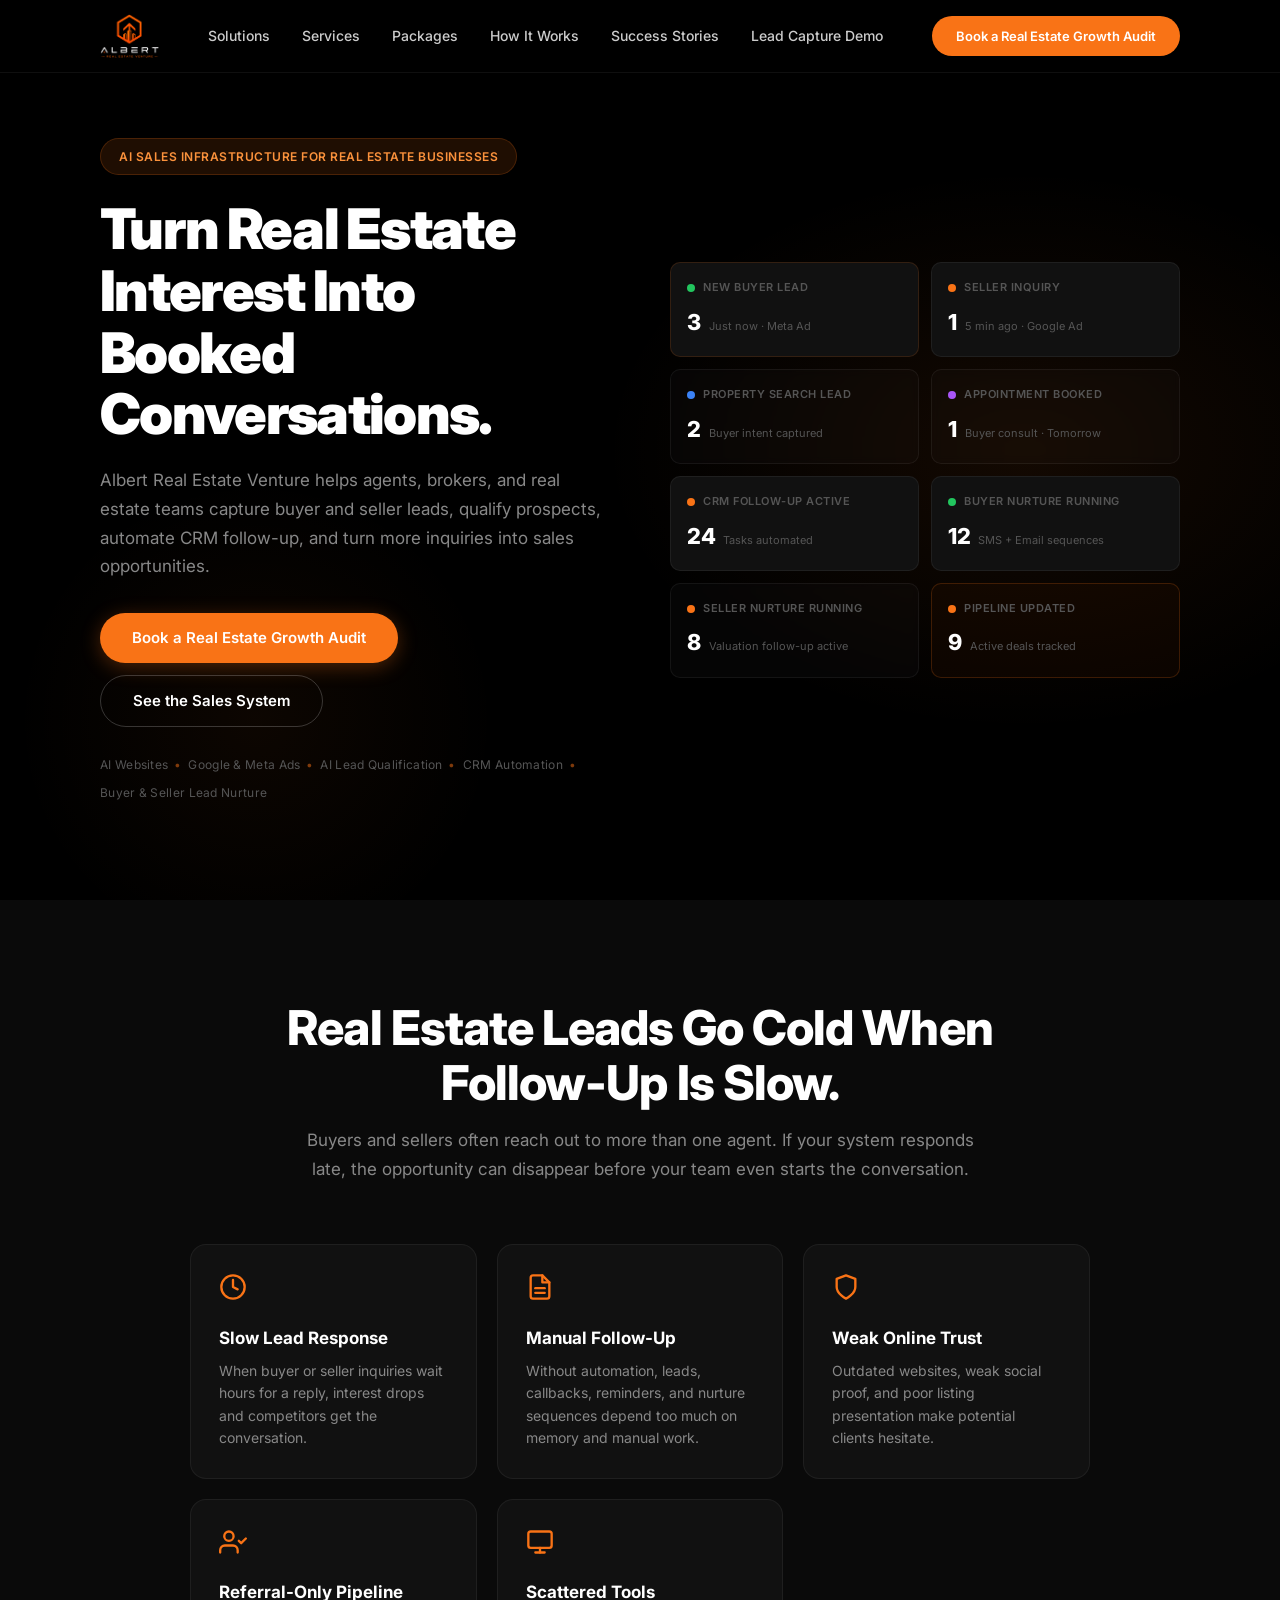
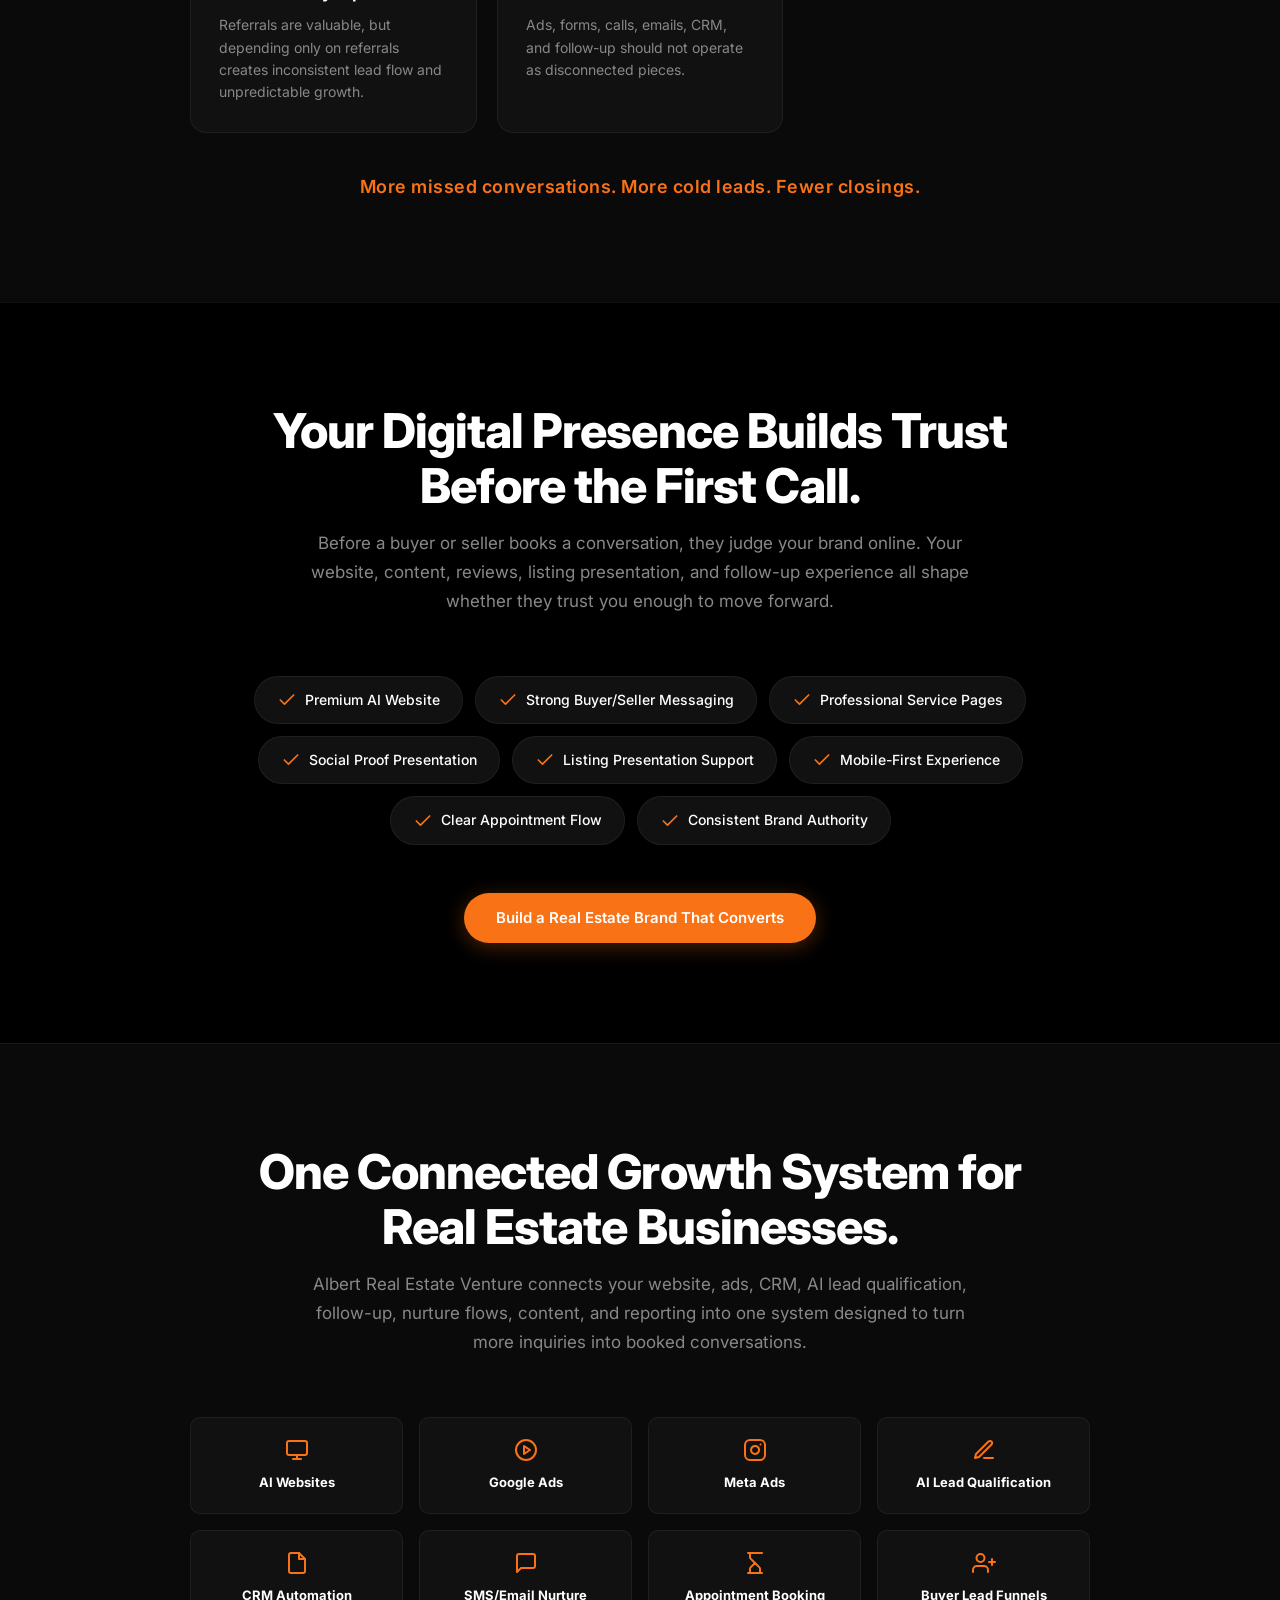
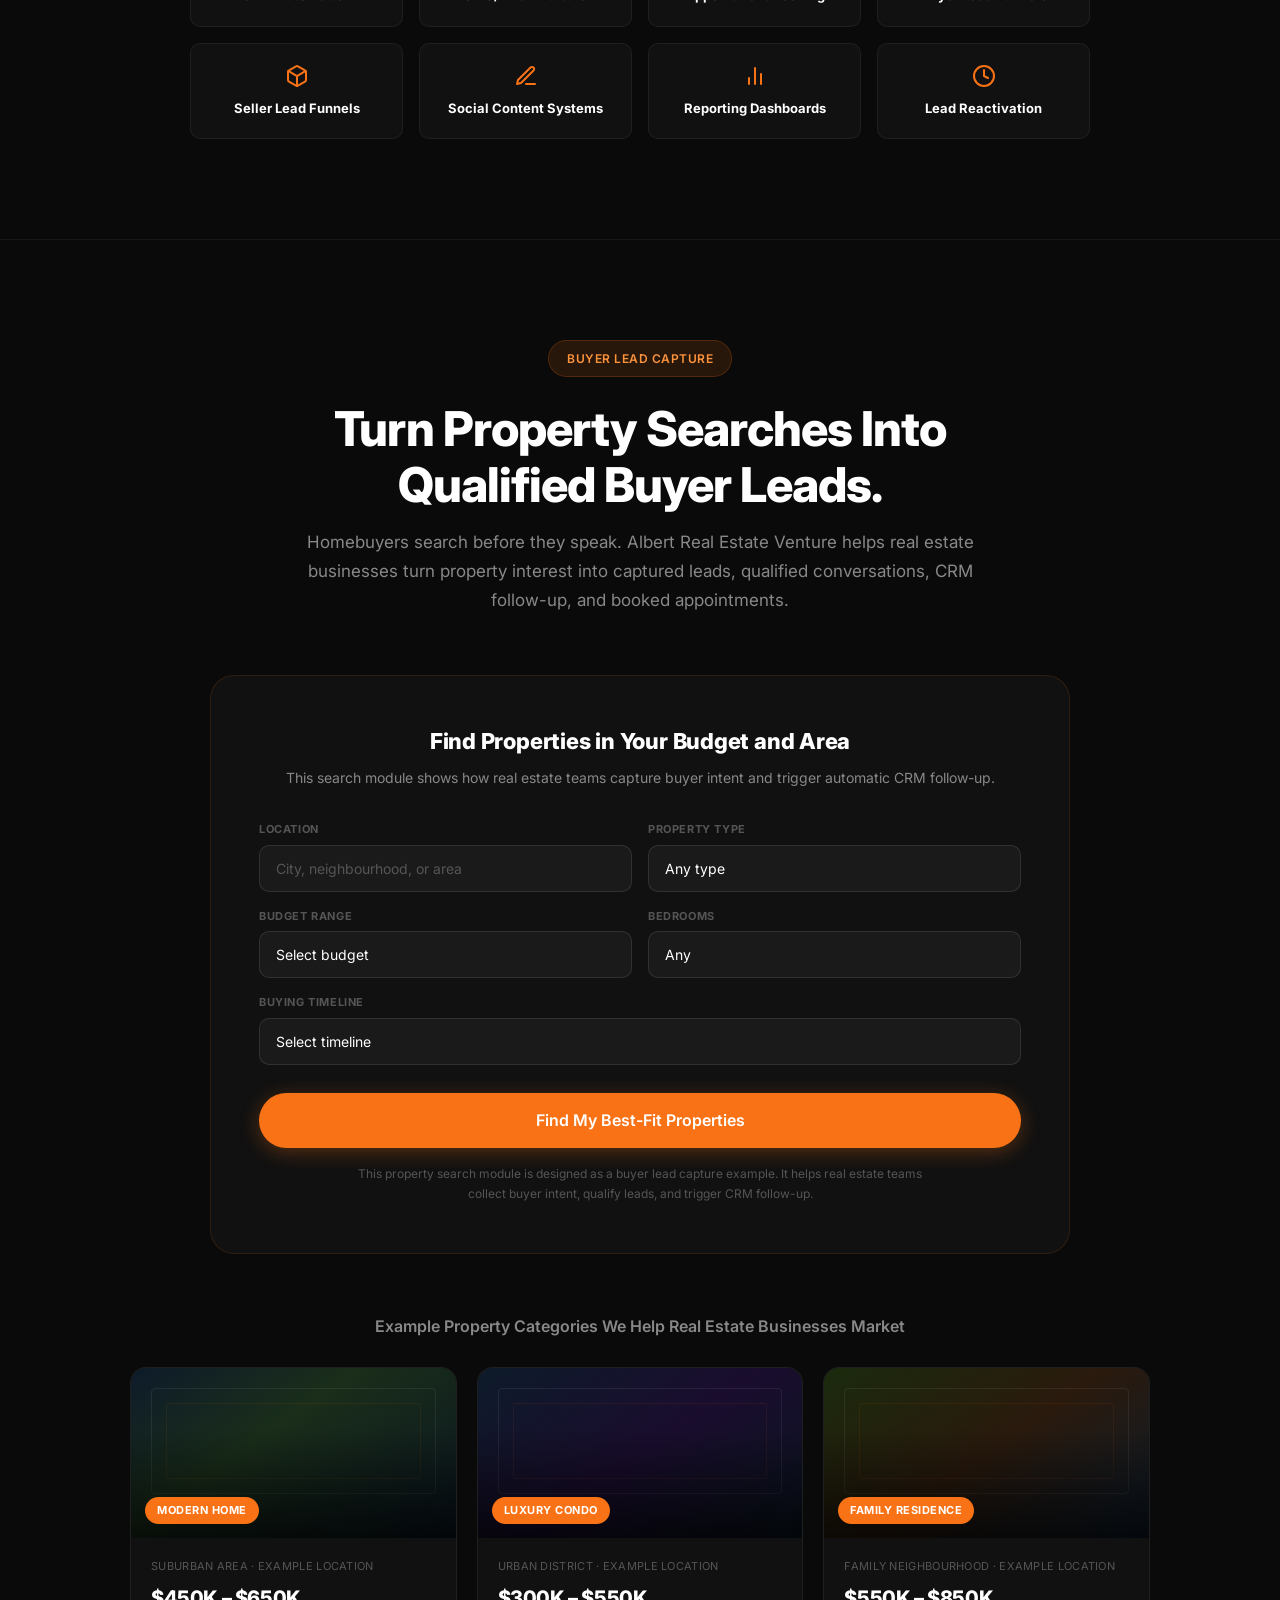
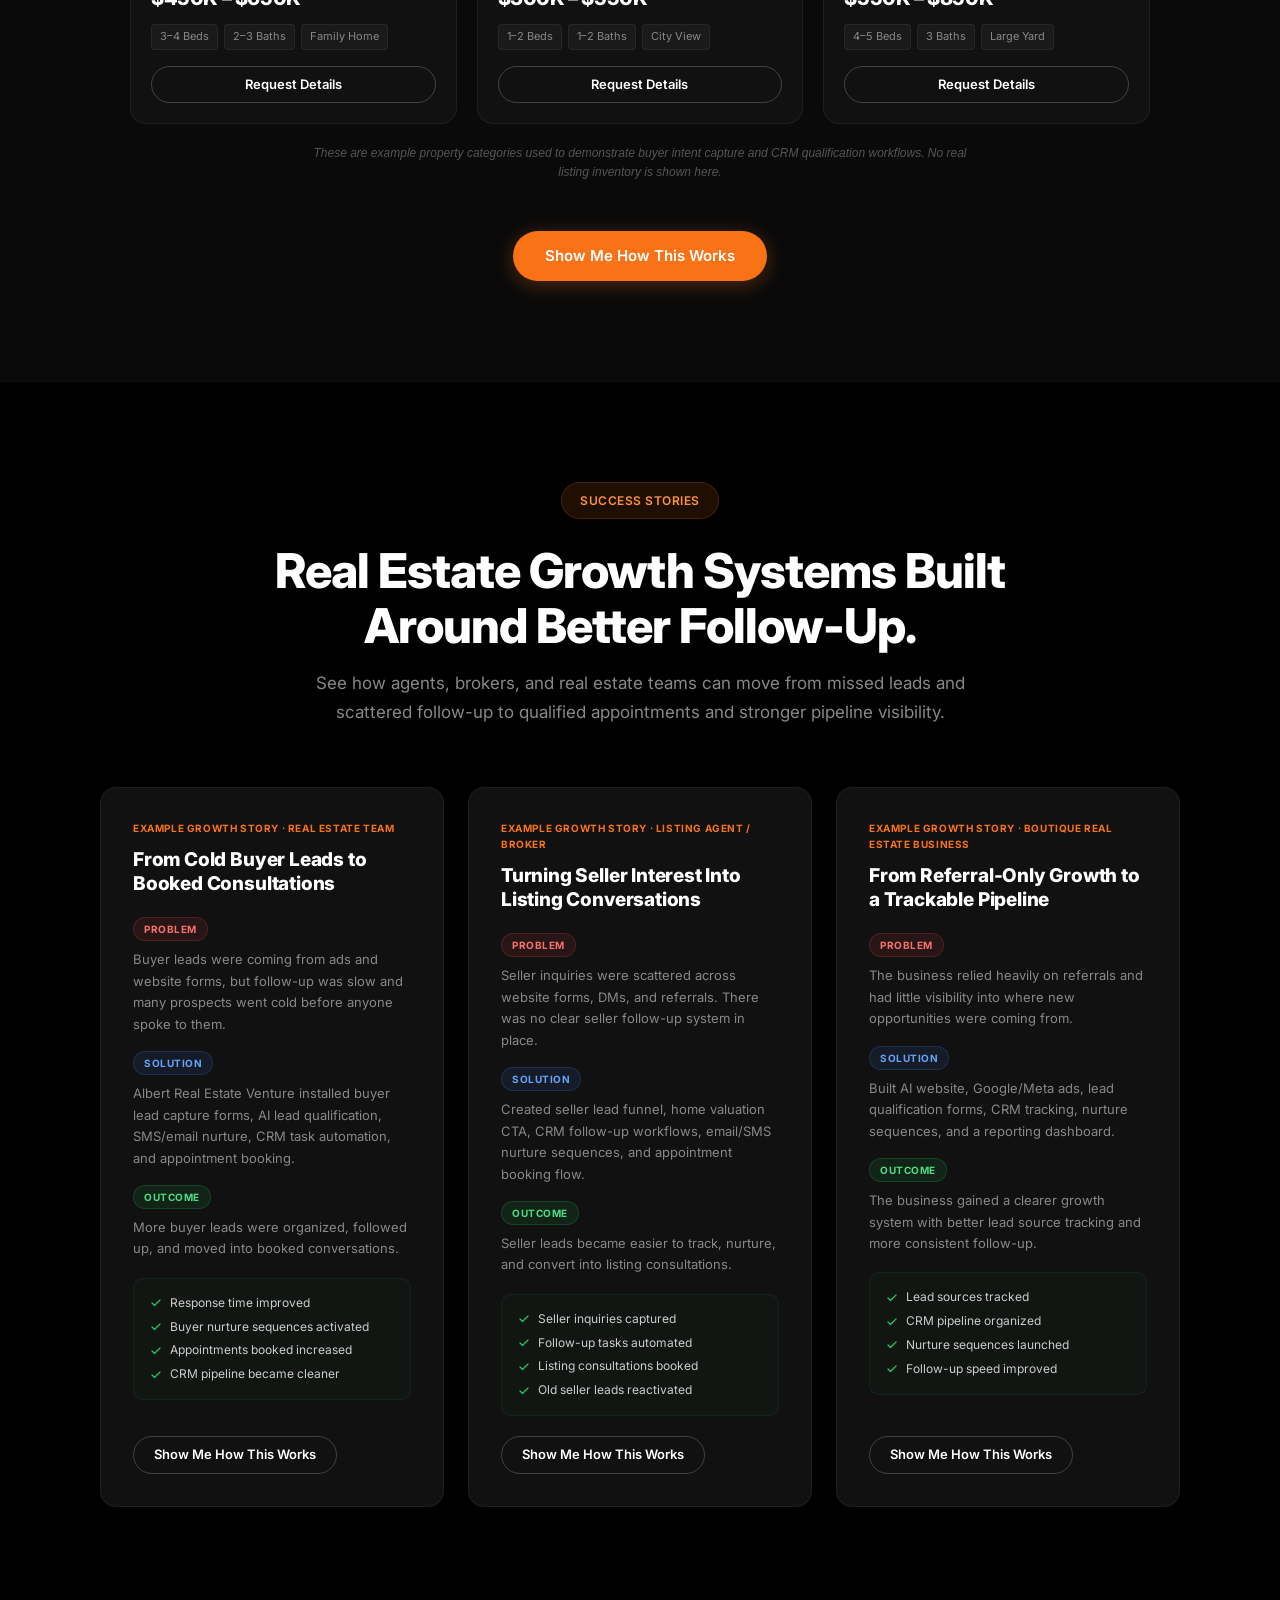
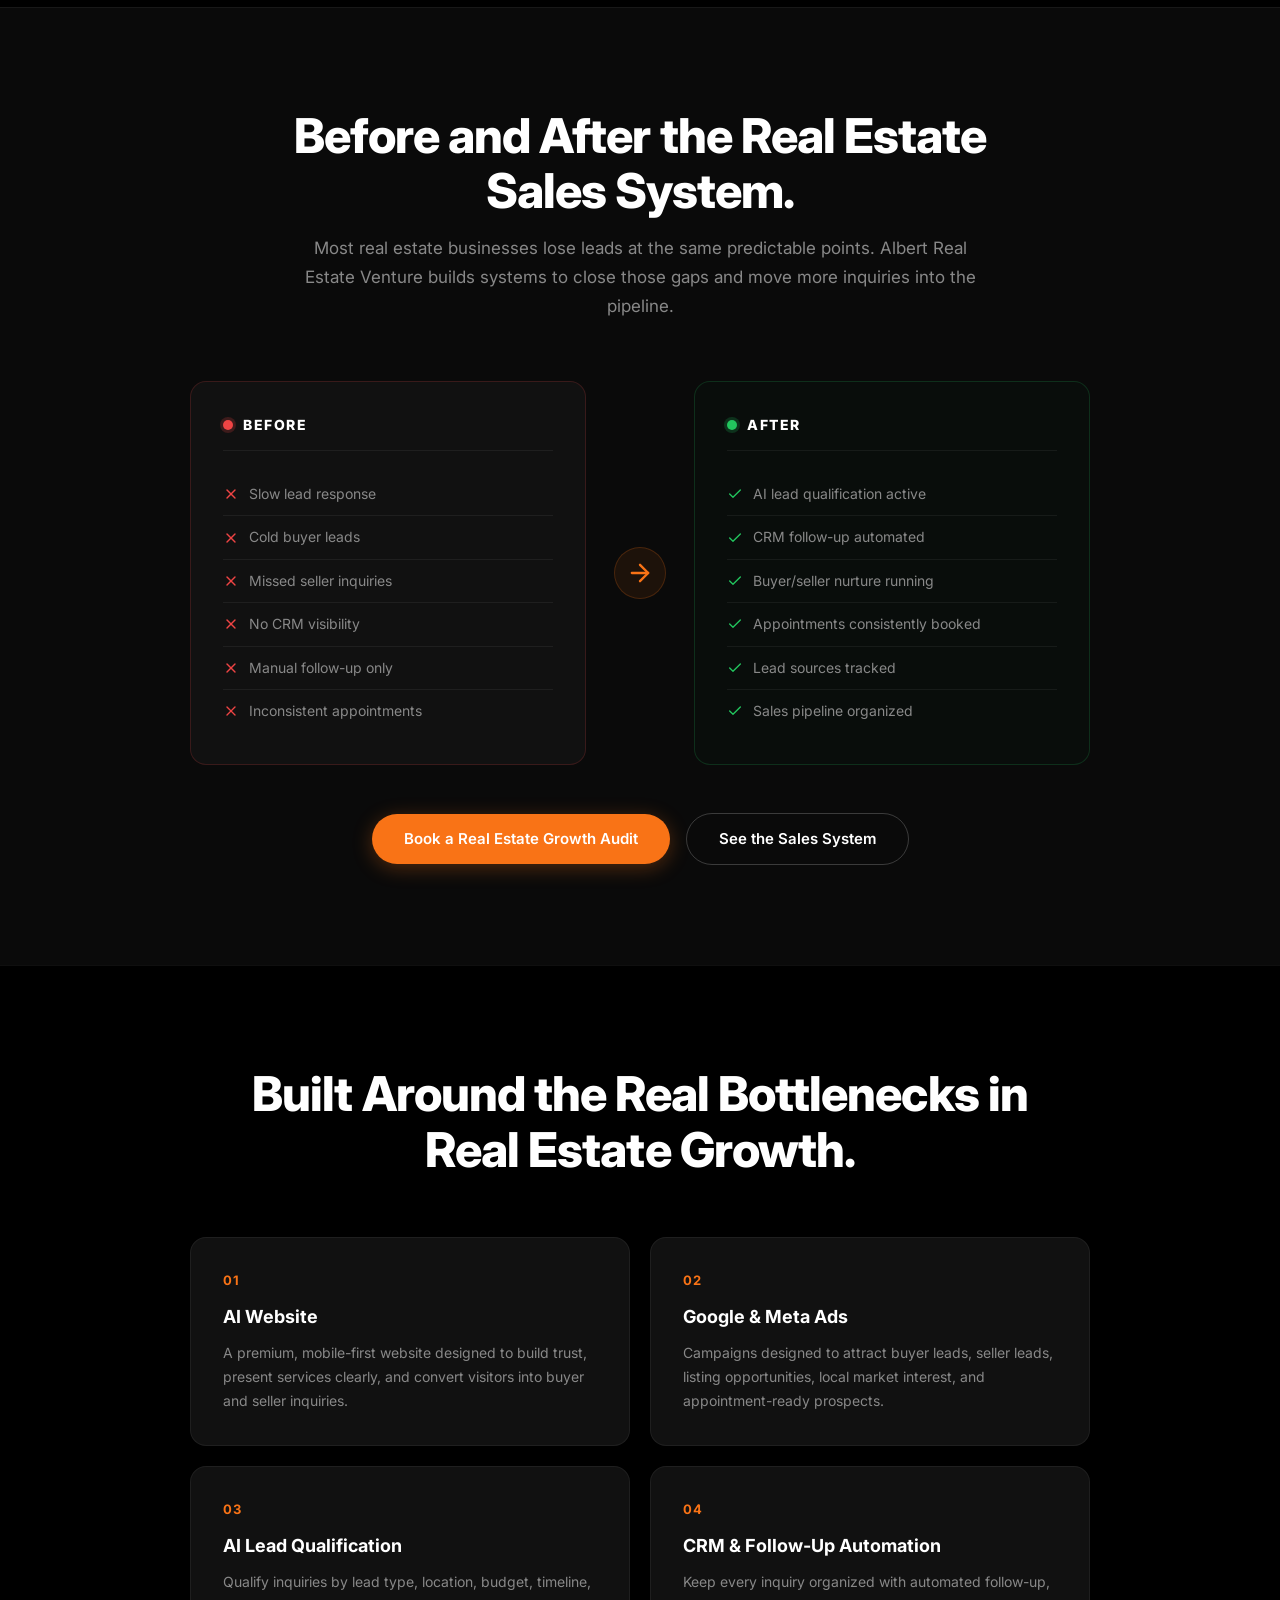
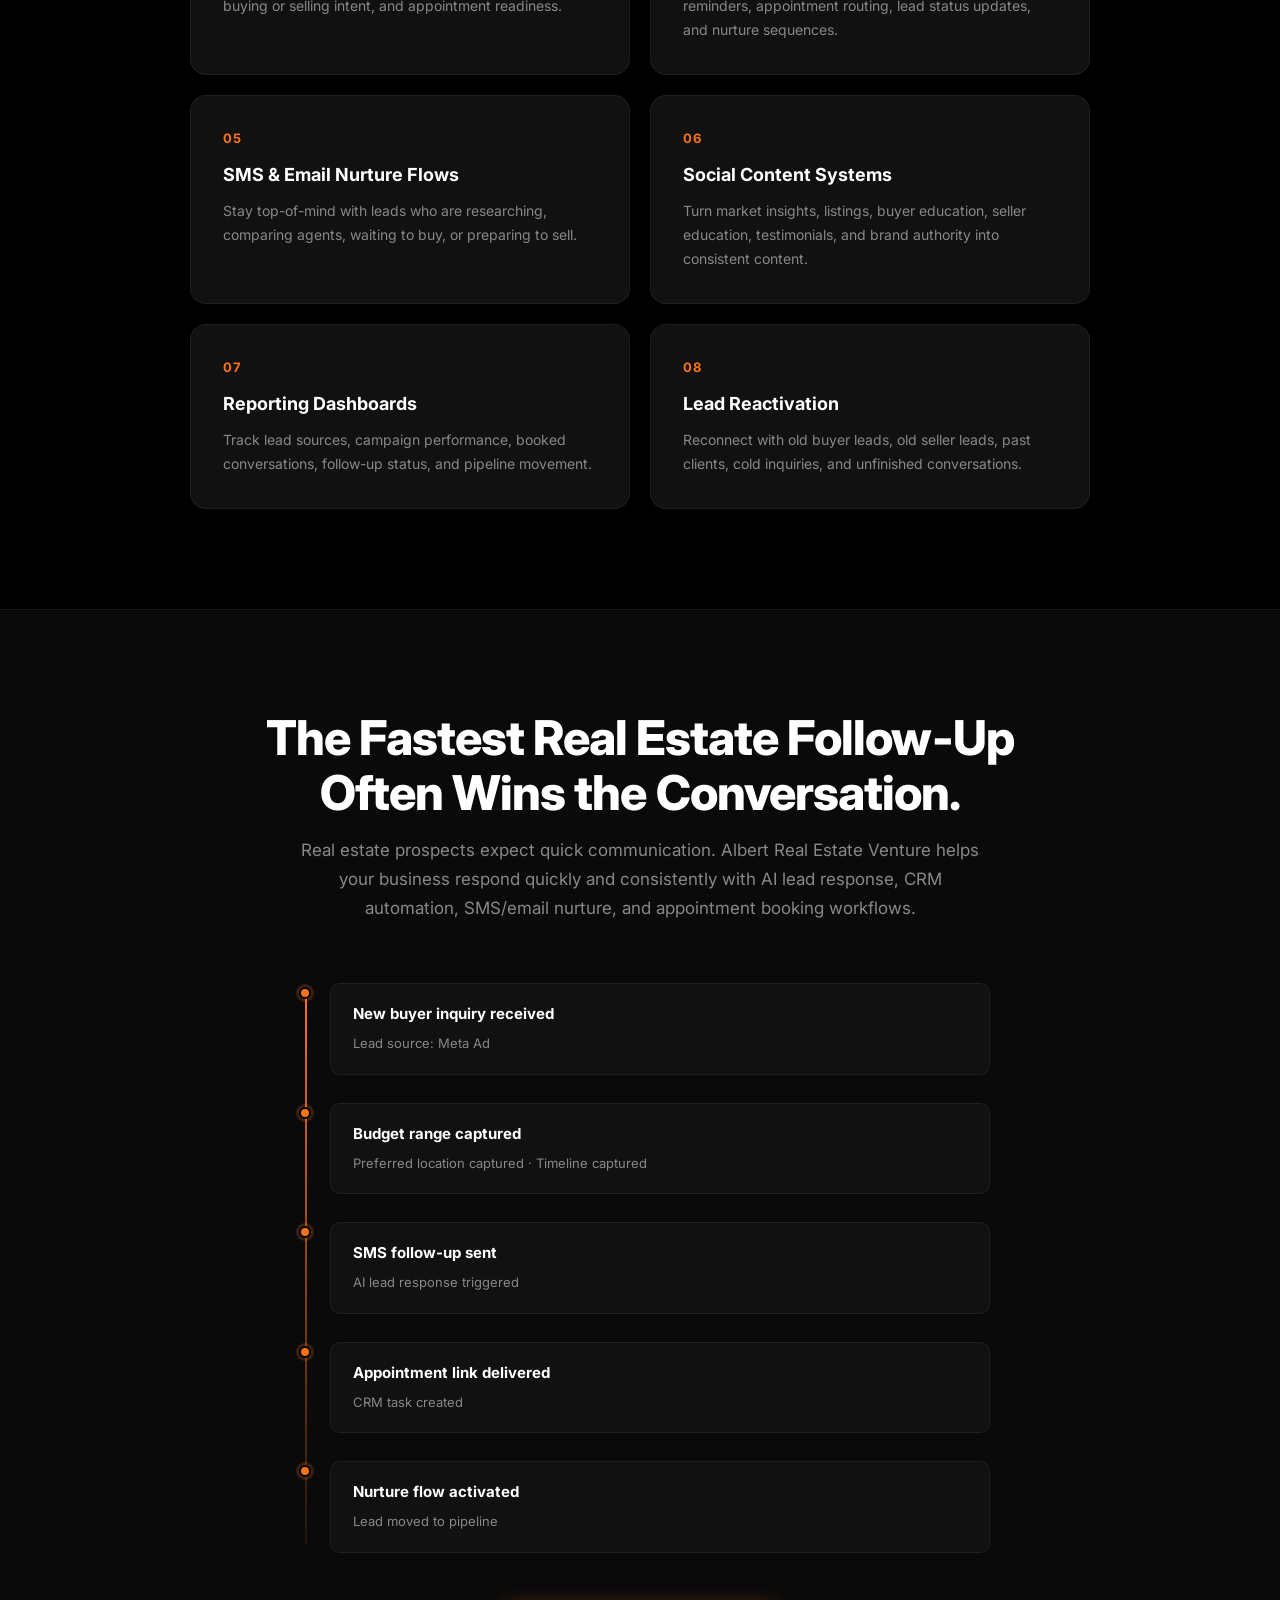
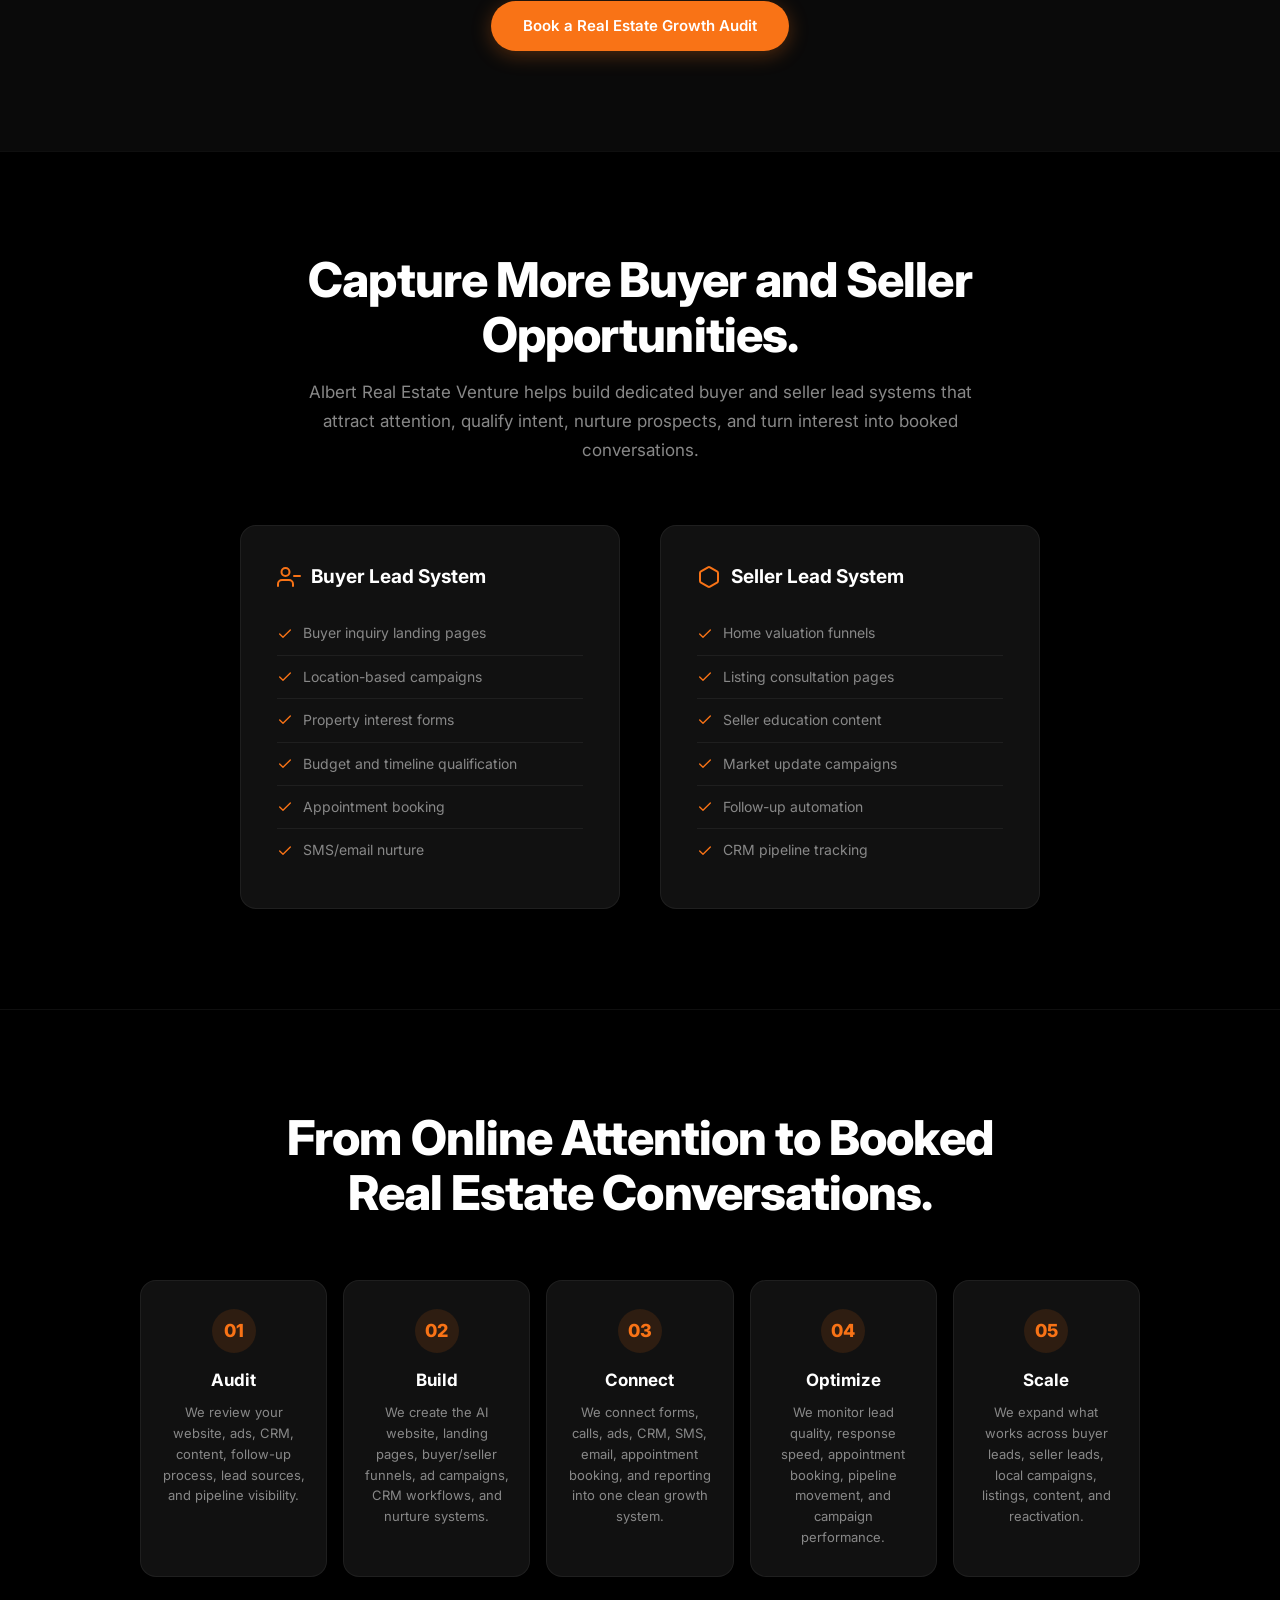
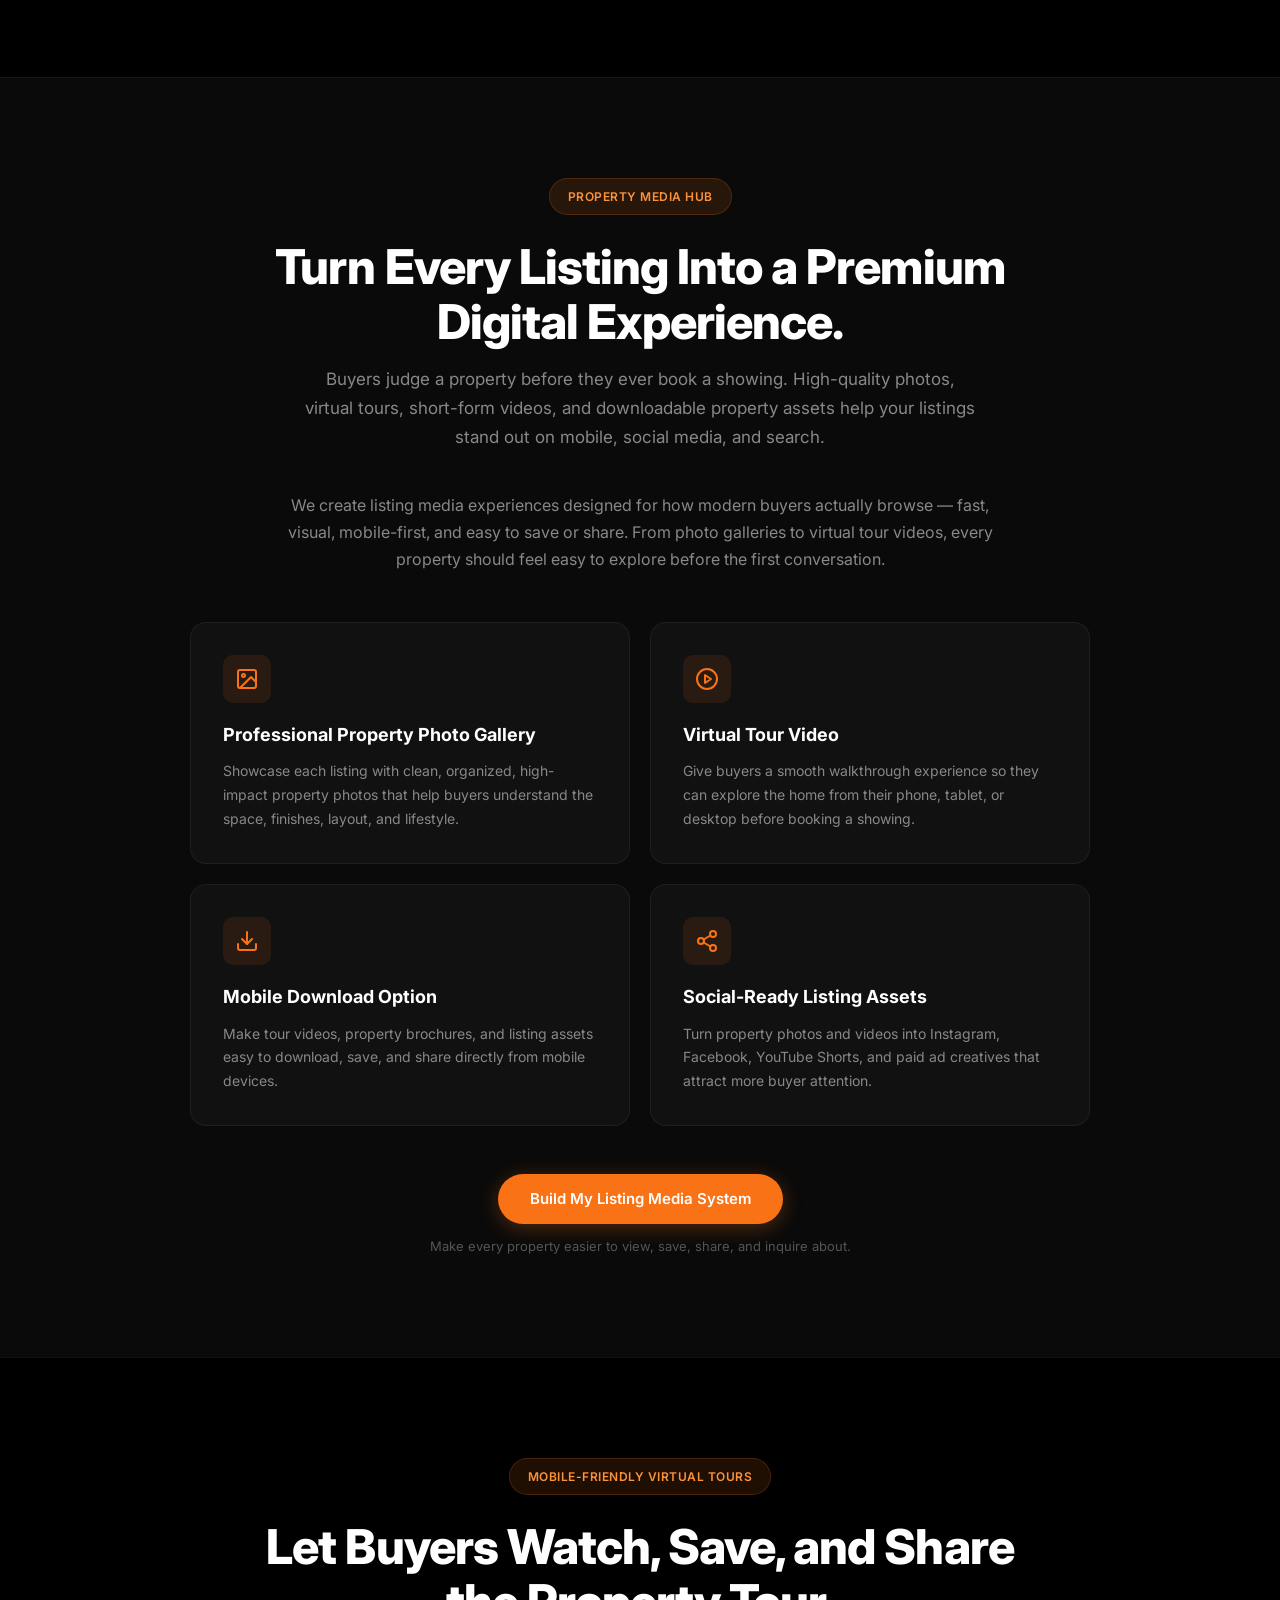
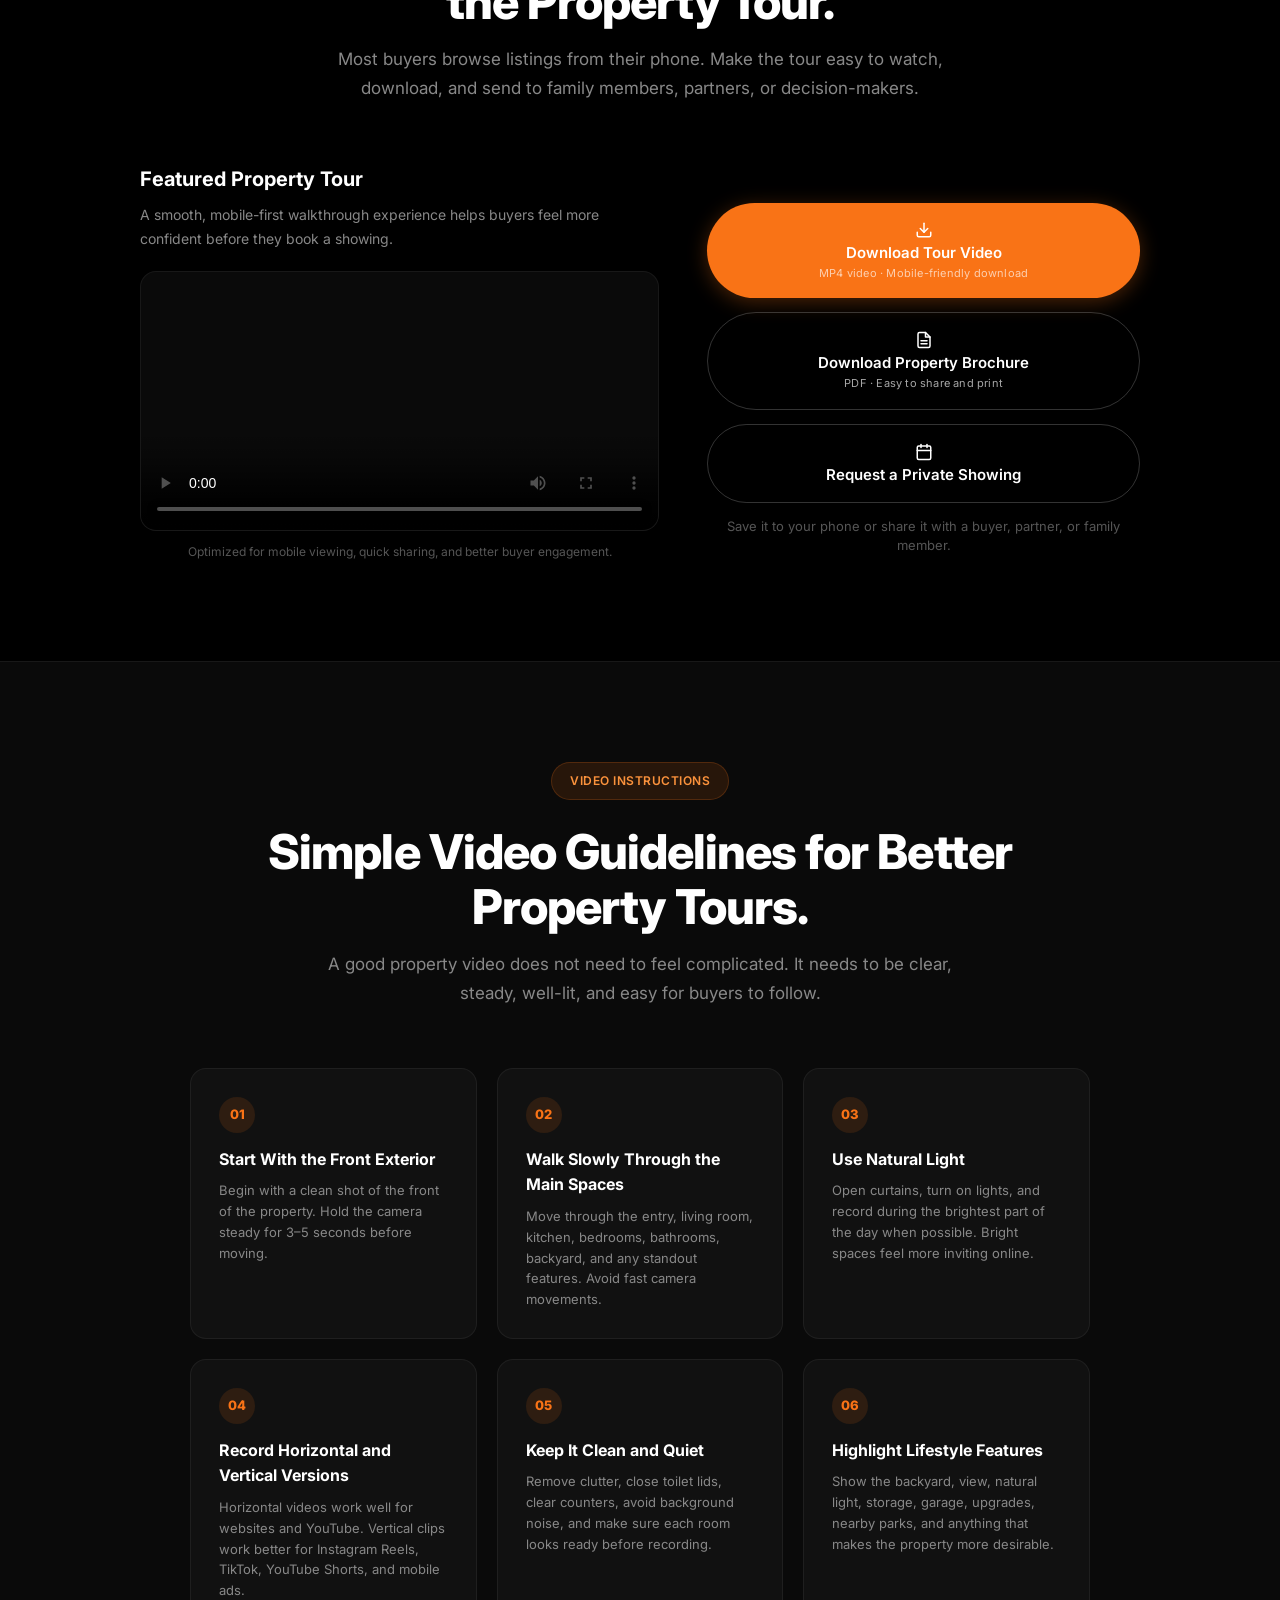
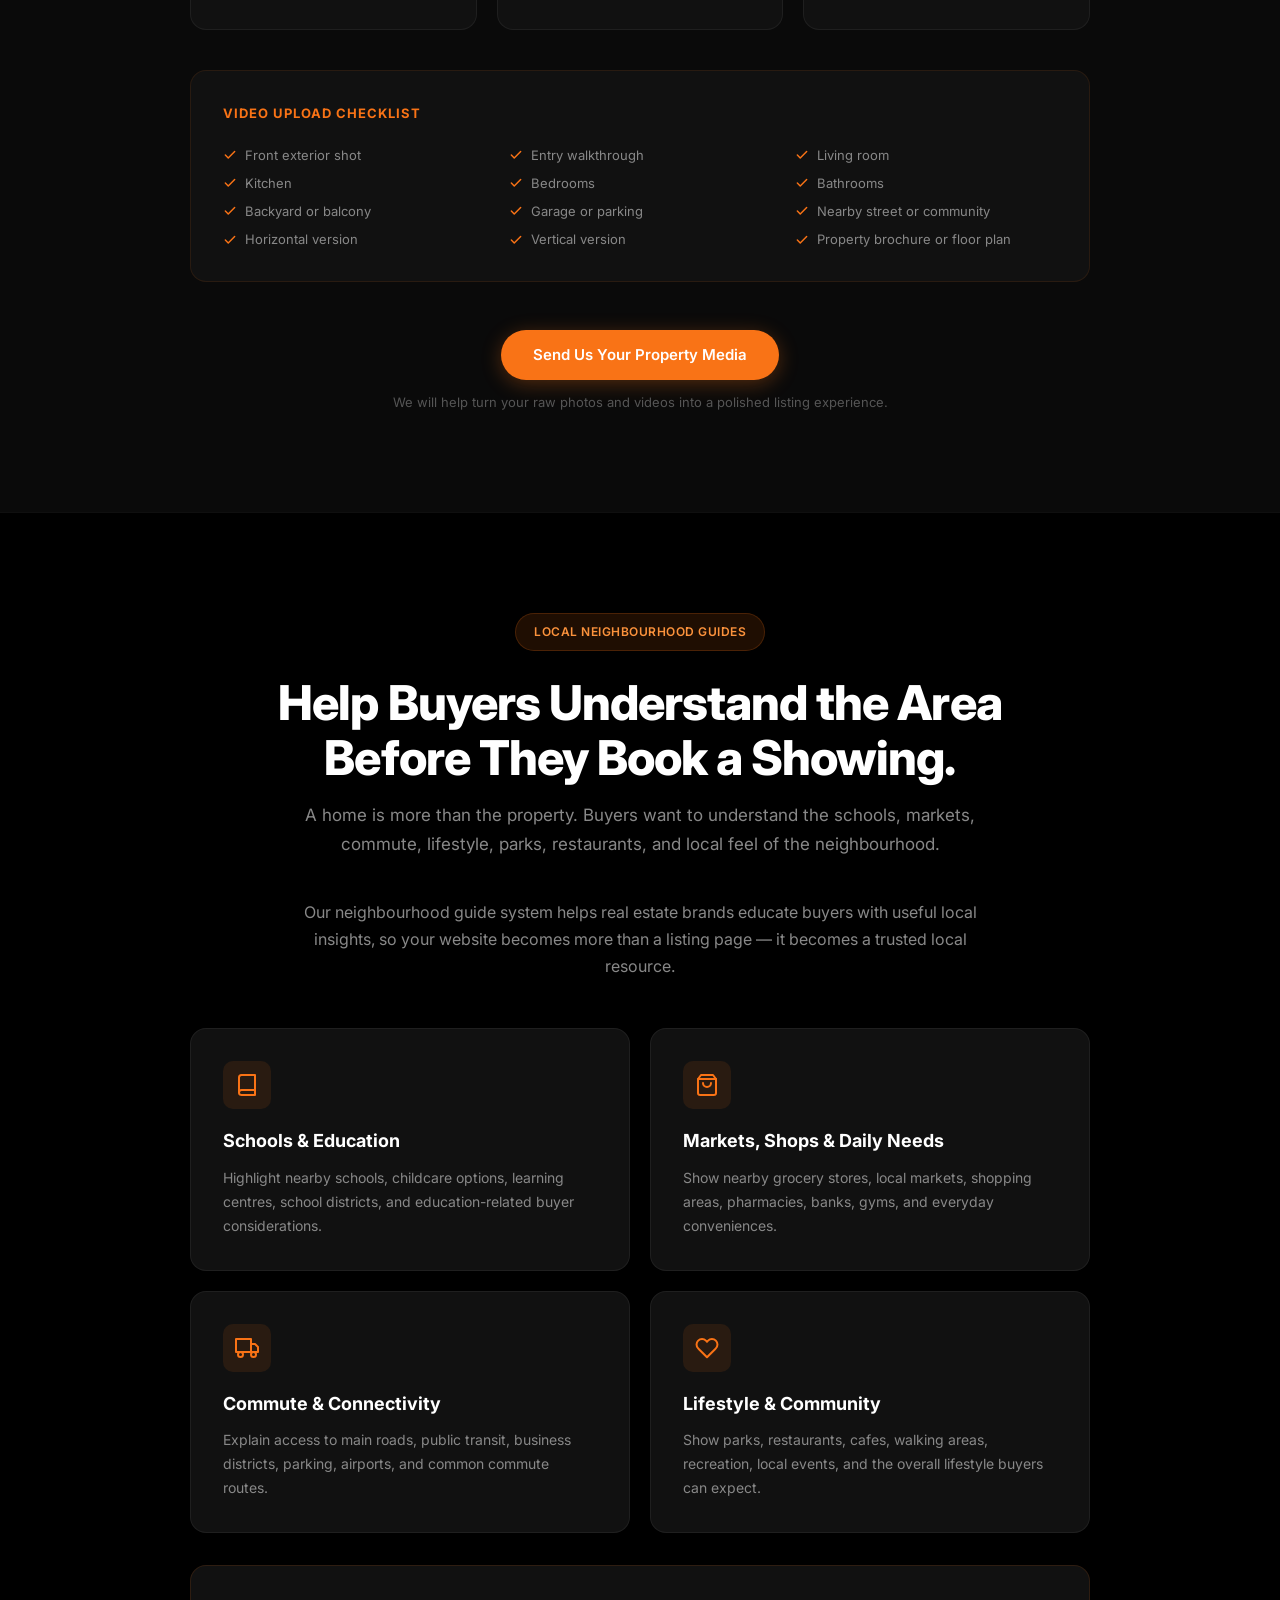
==== commit 88783b4c: "Apply boss feedback: add Buyer Lead Capture, Success Stories, Before/After Pipeline sections - Updat" ====
--- a/index.html
+++ b/index.html
@@ -24,9 +24,11 @@
         <li role="none"><a href="services.html" role="menuitem" class="nav__link">Services</a></li>
         <li role="none"><a href="packages.html" role="menuitem" class="nav__link">Packages</a></li>
         <li role="none"><a href="how-it-works.html" role="menuitem" class="nav__link">How It Works</a></li>
+        <li role="none"><a href="#success-stories" role="menuitem" class="nav__link">Success Stories</a></li>
+        <li role="none"><a href="#buyer-lead-capture" role="menuitem" class="nav__link">Lead Capture Demo</a></li>
       </ul>
       <div class="nav__end">
-        <a href="#contact" class="nav__cta">Book a Growth Audit</a>
+        <a href="#contact" class="nav__cta">Book a Real Estate Growth Audit</a>
         <button class="nav__toggle" aria-label="Toggle navigation menu" aria-expanded="false">
           <span></span><span></span><span></span>
         </button>
@@ -39,12 +41,12 @@
     <div class="hero__bg"></div>
     <div class="hero__inner container">
       <div class="hero__content">
-        <span class="badge">AI Growth Infrastructure for Real Estate Brands</span>
-        <h1 class="hero__title">Turn Real Estate Clicks Into Booked Conversations and Closings.</h1>
-        <p class="hero__sub">Albert Real Estate Venture helps real estate brands capture, qualify, nurture, and convert more buyer and seller leads with AI websites, Google &amp; Meta Ads, CRM automation, AI lead response, SMS/email nurture flows, and social content systems.</p>
+        <span class="badge">AI Sales Infrastructure for Real Estate Businesses</span>
+        <h1 class="hero__title">Turn Real Estate Interest Into Booked Conversations.</h1>
+        <p class="hero__sub">Albert Real Estate Venture helps agents, brokers, and real estate teams capture buyer and seller leads, qualify prospects, automate CRM follow-up, and turn more inquiries into sales opportunities.</p>
         <div class="hero__actions">
-          <a href="#contact" class="btn btn--primary">Book a 30-Minute Growth Audit</a>
-          <a href="mailto:support@albertventuredesign.com" class="btn btn--outline">support@albertventuredesign.com</a>
+          <a href="#contact" class="btn btn--primary">Book a Real Estate Growth Audit</a>
+          <a href="#solutions" class="btn btn--outline">See the Sales System</a>
         </div>
         <div class="hero__trust">
           <span>AI Websites</span><span>Google &amp; Meta Ads</span><span>AI Lead Qualification</span><span>CRM Automation</span><span>Buyer &amp; Seller Lead Nurture</span>
@@ -57,28 +59,28 @@
             <span class="dash-card__label">New Buyer Lead</span>
           </div>
           <div class="dash-card__body">
-            <span class="dash-card__value">2</span>
+            <span class="dash-card__value">3</span>
             <span class="dash-card__meta">Just now &middot; Meta Ad</span>
           </div>
         </div>
         <div class="dash-card">
           <div class="dash-card__head">
             <span class="dash-card__icon pulse" style="background:#f97316;">&nbsp;</span>
-            <span class="dash-card__label">New Seller Inquiry</span>
+            <span class="dash-card__label">Seller Inquiry</span>
           </div>
           <div class="dash-card__body">
             <span class="dash-card__value">1</span>
-            <span class="dash-card__meta">3 min ago &middot; Google Ad</span>
+            <span class="dash-card__meta">5 min ago &middot; Google Ad</span>
           </div>
         </div>
         <div class="dash-card dash-card--glass">
           <div class="dash-card__head">
-            <span class="dash-card__icon" style="background:#3b82f6;">&nbsp;</span>
-            <span class="dash-card__label">Response Time</span>
+            <span class="dash-card__icon pulse" style="background:#3b82f6;">&nbsp;</span>
+            <span class="dash-card__label">Property Search Lead</span>
           </div>
           <div class="dash-card__body">
-            <span class="dash-card__value">&lt;30s</span>
-            <span class="dash-card__meta">AI lead response active</span>
+            <span class="dash-card__value">2</span>
+            <span class="dash-card__meta">Buyer intent captured</span>
           </div>
         </div>
         <div class="dash-card dash-card--glass">
@@ -94,41 +96,41 @@
         <div class="dash-card">
           <div class="dash-card__head">
             <span class="dash-card__icon" style="background:#f97316;">&nbsp;</span>
-            <span class="dash-card__label">Lead Nurture Active</span>
+            <span class="dash-card__label">CRM Follow-Up Active</span>
           </div>
           <div class="dash-card__body">
-            <span class="dash-card__value">18</span>
-            <span class="dash-card__meta">SMS + Email sequences</span>
+            <span class="dash-card__value">24</span>
+            <span class="dash-card__meta">Tasks automated</span>
           </div>
         </div>
         <div class="dash-card">
           <div class="dash-card__head">
-            <span class="dash-card__icon" style="background:#22c55e;">&nbsp;</span>
-            <span class="dash-card__label">CRM Pipeline</span>
+            <span class="dash-card__icon pulse" style="background:#22c55e;">&nbsp;</span>
+            <span class="dash-card__label">Buyer Nurture Running</span>
           </div>
           <div class="dash-card__body">
-            <span class="dash-card__value">7</span>
-            <span class="dash-card__meta">Active deals in motion</span>
+            <span class="dash-card__value">12</span>
+            <span class="dash-card__meta">SMS + Email sequences</span>
           </div>
         </div>
         <div class="dash-card dash-card--glass">
           <div class="dash-card__head">
-            <span class="dash-card__icon" style="background:#f97316;">&nbsp;</span>
-            <span class="dash-card__label">Follow-Up Status</span>
+            <span class="dash-card__icon pulse" style="background:#f97316;">&nbsp;</span>
+            <span class="dash-card__label">Seller Nurture Running</span>
           </div>
           <div class="dash-card__body">
-            <span class="dash-card__value">100%</span>
-            <span class="dash-card__meta">All inquiries responded</span>
+            <span class="dash-card__value">8</span>
+            <span class="dash-card__meta">Valuation follow-up active</span>
           </div>
         </div>
         <div class="dash-card dash-card--accent">
           <div class="dash-card__head">
             <span class="dash-card__icon" style="background:#f97316;">&nbsp;</span>
-            <span class="dash-card__label">Ad Campaign Performance</span>
+            <span class="dash-card__label">Pipeline Updated</span>
           </div>
           <div class="dash-card__body">
-            <span class="dash-card__value">4.2%</span>
-            <span class="dash-card__meta">Conversion rate &middot; This week</span>
+            <span class="dash-card__value">9</span>
+            <span class="dash-card__meta">Active deals tracked</span>
           </div>
         </div>
       </div>
@@ -220,6 +222,312 @@
     </div>
   </section>
 
+  <!-- ===== BUYER LEAD CAPTURE ===== -->
+  <section class="section buyer-capture" id="buyer-lead-capture">
+    <div class="container">
+      <div class="section__head">
+        <span class="badge">Buyer Lead Capture</span>
+        <h2 class="section__title">Turn Property Searches Into Qualified Buyer Leads.</h2>
+        <p class="section__sub">Homebuyers search before they speak. Albert Real Estate Venture helps real estate businesses turn property interest into captured leads, qualified conversations, CRM follow-up, and booked appointments.</p>
+      </div>
+
+      <!-- Property Search Module -->
+      <div class="capture-module reveal">
+        <div class="capture-module__step" id="captureStep1">
+          <div class="capture-module__head">
+            <h3>Find Properties in Your Budget and Area</h3>
+            <p>This search module shows how real estate teams capture buyer intent and trigger automatic CRM follow-up.</p>
+          </div>
+          <div class="capture-fields">
+            <div class="capture-field">
+              <label for="loc">Location</label>
+              <input id="loc" type="text" placeholder="City, neighbourhood, or area" class="capture-input">
+            </div>
+            <div class="capture-field">
+              <label for="ptype">Property Type</label>
+              <select id="ptype" class="capture-input">
+                <option value="">Any type</option>
+                <option>Single Family Home</option>
+                <option>Condo / Apartment</option>
+                <option>Townhouse</option>
+                <option>Multi-Family</option>
+                <option>Investment Property</option>
+              </select>
+            </div>
+            <div class="capture-field">
+              <label for="budget">Budget Range</label>
+              <select id="budget" class="capture-input">
+                <option value="">Select budget</option>
+                <option>Under $300K</option>
+                <option>$300K &ndash; $500K</option>
+                <option>$500K &ndash; $750K</option>
+                <option>$750K &ndash; $1M</option>
+                <option>$1M+</option>
+              </select>
+            </div>
+            <div class="capture-field">
+              <label for="beds">Bedrooms</label>
+              <select id="beds" class="capture-input">
+                <option value="">Any</option>
+                <option>1+</option>
+                <option>2+</option>
+                <option>3+</option>
+                <option>4+</option>
+                <option>5+</option>
+              </select>
+            </div>
+            <div class="capture-field capture-field--full">
+              <label for="timeline1">Buying Timeline</label>
+              <select id="timeline1" class="capture-input">
+                <option value="">Select timeline</option>
+                <option>Ready now</option>
+                <option>1&ndash;3 months</option>
+                <option>3&ndash;6 months</option>
+                <option>6&ndash;12 months</option>
+                <option>Just researching</option>
+              </select>
+            </div>
+          </div>
+          <button id="captureSearchBtn" class="btn btn--primary capture-search-btn">Find My Best-Fit Properties</button>
+          <p class="capture-note">This property search module is designed as a buyer lead capture example. It helps real estate teams collect buyer intent, qualify leads, and trigger CRM follow-up.</p>
+        </div>
+
+        <!-- Lead Capture Step 2 -->
+        <div class="capture-module__step" id="captureStep2" style="display:none;">
+          <div class="capture-lead-head">
+            <div class="capture-lead-icon">
+              <svg width="24" height="24" viewBox="0 0 24 24" fill="none" stroke="#f97316" stroke-width="2" stroke-linecap="round" stroke-linejoin="round"><polyline points="20 6 9 17 4 12"/></svg>
+            </div>
+            <h3>Where Should We Send Your Matched Property List?</h3>
+            <p>We gather your details to match you with the right properties and connect you with a local expert.</p>
+          </div>
+          <div class="capture-fields">
+            <div class="capture-field">
+              <label for="fullname">Full Name</label>
+              <input id="fullname" type="text" placeholder="Your name" class="capture-input">
+            </div>
+            <div class="capture-field">
+              <label for="email">Email Address</label>
+              <input id="email" type="email" placeholder="your@email.com" class="capture-input">
+            </div>
+            <div class="capture-field">
+              <label for="phone">Phone Number</label>
+              <input id="phone" type="tel" placeholder="Your phone number" class="capture-input">
+            </div>
+            <div class="capture-field">
+              <label for="area">Preferred Area</label>
+              <input id="area" type="text" placeholder="Neighbourhood or city" class="capture-input">
+            </div>
+            <div class="capture-field capture-field--full">
+              <label for="timeline2">Buying Timeline</label>
+              <select id="timeline2" class="capture-input">
+                <option value="">Select timeline</option>
+                <option>Ready now</option>
+                <option>1&ndash;3 months</option>
+                <option>3&ndash;6 months</option>
+                <option>6&ndash;12 months</option>
+                <option>Just researching</option>
+              </select>
+            </div>
+          </div>
+          <a href="#contact" class="btn btn--primary capture-search-btn">Send My Property Matches</a>
+          <button id="captureBackBtn" class="btn btn--outline capture-back-btn">&#8592; Back to Search</button>
+          <p class="capture-note">Listing integration can be connected through MLS/IDX or a real estate CRM when available. This demo captures buyer intent for CRM qualification and follow-up.</p>
+        </div>
+      </div>
+
+      <!-- Property Mockup Cards -->
+      <div class="property-mockups reveal">
+        <h3 class="property-mockups__title">Example Property Categories We Help Real Estate Businesses Market</h3>
+        <div class="property-cards">
+          <div class="property-card">
+            <div class="property-card__visual property-card__visual--home">
+              <span class="property-card__type-badge">Modern Home</span>
+              <div class="property-card__visual-lines" aria-hidden="true"></div>
+            </div>
+            <div class="property-card__body">
+              <div class="property-card__area">Suburban Area &middot; Example Location</div>
+              <div class="property-card__budget">$450K &ndash; $650K</div>
+              <div class="property-card__meta">
+                <span>3&ndash;4 Beds</span><span>2&ndash;3 Baths</span><span>Family Home</span>
+              </div>
+              <a href="#contact" class="btn btn--outline btn--small property-card__cta">Request Details</a>
+            </div>
+          </div>
+          <div class="property-card">
+            <div class="property-card__visual property-card__visual--condo">
+              <span class="property-card__type-badge">Luxury Condo</span>
+              <div class="property-card__visual-lines" aria-hidden="true"></div>
+            </div>
+            <div class="property-card__body">
+              <div class="property-card__area">Urban District &middot; Example Location</div>
+              <div class="property-card__budget">$300K &ndash; $550K</div>
+              <div class="property-card__meta">
+                <span>1&ndash;2 Beds</span><span>1&ndash;2 Baths</span><span>City View</span>
+              </div>
+              <a href="#contact" class="btn btn--outline btn--small property-card__cta">Request Details</a>
+            </div>
+          </div>
+          <div class="property-card">
+            <div class="property-card__visual property-card__visual--family">
+              <span class="property-card__type-badge">Family Residence</span>
+              <div class="property-card__visual-lines" aria-hidden="true"></div>
+            </div>
+            <div class="property-card__body">
+              <div class="property-card__area">Family Neighbourhood &middot; Example Location</div>
+              <div class="property-card__budget">$550K &ndash; $850K</div>
+              <div class="property-card__meta">
+                <span>4&ndash;5 Beds</span><span>3 Baths</span><span>Large Yard</span>
+              </div>
+              <a href="#contact" class="btn btn--outline btn--small property-card__cta">Request Details</a>
+            </div>
+          </div>
+        </div>
+        <p class="property-mockups__note">These are example property categories used to demonstrate buyer intent capture and CRM qualification workflows. No real listing inventory is shown here.</p>
+      </div>
+
+      <div class="section__cta">
+        <a href="#contact" class="btn btn--primary">Show Me How This Works</a>
+      </div>
+    </div>
+  </section>
+
+  <!-- ===== SUCCESS STORIES ===== -->
+  <section class="section success-stories" id="success-stories">
+    <div class="container">
+      <div class="section__head">
+        <span class="badge">Success Stories</span>
+        <h2 class="section__title">Real Estate Growth Systems Built Around Better Follow-Up.</h2>
+        <p class="section__sub">See how agents, brokers, and real estate teams can move from missed leads and scattered follow-up to qualified appointments and stronger pipeline visibility.</p>
+      </div>
+      <div class="stories__grid">
+
+        <!-- Story 1 -->
+        <article class="story__card reveal">
+          <div class="story__label">Example Growth Story &middot; Real Estate Team</div>
+          <h3 class="story__title">From Cold Buyer Leads to Booked Consultations</h3>
+          <div class="story__section">
+            <span class="story__tag story__tag--problem">Problem</span>
+            <p>Buyer leads were coming from ads and website forms, but follow-up was slow and many prospects went cold before anyone spoke to them.</p>
+          </div>
+          <div class="story__section">
+            <span class="story__tag story__tag--solution">Solution</span>
+            <p>Albert Real Estate Venture installed buyer lead capture forms, AI lead qualification, SMS/email nurture, CRM task automation, and appointment booking.</p>
+          </div>
+          <div class="story__section">
+            <span class="story__tag story__tag--outcome">Outcome</span>
+            <p>More buyer leads were organized, followed up, and moved into booked conversations.</p>
+          </div>
+          <div class="story__metrics">
+            <div class="story__metric"><svg width="12" height="12" viewBox="0 0 24 24" fill="none" stroke="#22c55e" stroke-width="2.5" stroke-linecap="round" stroke-linejoin="round"><polyline points="20 6 9 17 4 12"/></svg> Response time improved</div>
+            <div class="story__metric"><svg width="12" height="12" viewBox="0 0 24 24" fill="none" stroke="#22c55e" stroke-width="2.5" stroke-linecap="round" stroke-linejoin="round"><polyline points="20 6 9 17 4 12"/></svg> Buyer nurture sequences activated</div>
+            <div class="story__metric"><svg width="12" height="12" viewBox="0 0 24 24" fill="none" stroke="#22c55e" stroke-width="2.5" stroke-linecap="round" stroke-linejoin="round"><polyline points="20 6 9 17 4 12"/></svg> Appointments booked increased</div>
+            <div class="story__metric"><svg width="12" height="12" viewBox="0 0 24 24" fill="none" stroke="#22c55e" stroke-width="2.5" stroke-linecap="round" stroke-linejoin="round"><polyline points="20 6 9 17 4 12"/></svg> CRM pipeline became cleaner</div>
+          </div>
+          <a href="#contact" class="btn btn--outline btn--small story__cta">Show Me How This Works</a>
+        </article>
+
+        <!-- Story 2 -->
+        <article class="story__card reveal">
+          <div class="story__label">Example Growth Story &middot; Listing Agent / Broker</div>
+          <h3 class="story__title">Turning Seller Interest Into Listing Conversations</h3>
+          <div class="story__section">
+            <span class="story__tag story__tag--problem">Problem</span>
+            <p>Seller inquiries were scattered across website forms, DMs, and referrals. There was no clear seller follow-up system in place.</p>
+          </div>
+          <div class="story__section">
+            <span class="story__tag story__tag--solution">Solution</span>
+            <p>Created seller lead funnel, home valuation CTA, CRM follow-up workflows, email/SMS nurture sequences, and appointment booking flow.</p>
+          </div>
+          <div class="story__section">
+            <span class="story__tag story__tag--outcome">Outcome</span>
+            <p>Seller leads became easier to track, nurture, and convert into listing consultations.</p>
+          </div>
+          <div class="story__metrics">
+            <div class="story__metric"><svg width="12" height="12" viewBox="0 0 24 24" fill="none" stroke="#22c55e" stroke-width="2.5" stroke-linecap="round" stroke-linejoin="round"><polyline points="20 6 9 17 4 12"/></svg> Seller inquiries captured</div>
+            <div class="story__metric"><svg width="12" height="12" viewBox="0 0 24 24" fill="none" stroke="#22c55e" stroke-width="2.5" stroke-linecap="round" stroke-linejoin="round"><polyline points="20 6 9 17 4 12"/></svg> Follow-up tasks automated</div>
+            <div class="story__metric"><svg width="12" height="12" viewBox="0 0 24 24" fill="none" stroke="#22c55e" stroke-width="2.5" stroke-linecap="round" stroke-linejoin="round"><polyline points="20 6 9 17 4 12"/></svg> Listing consultations booked</div>
+            <div class="story__metric"><svg width="12" height="12" viewBox="0 0 24 24" fill="none" stroke="#22c55e" stroke-width="2.5" stroke-linecap="round" stroke-linejoin="round"><polyline points="20 6 9 17 4 12"/></svg> Old seller leads reactivated</div>
+          </div>
+          <a href="#contact" class="btn btn--outline btn--small story__cta">Show Me How This Works</a>
+        </article>
+
+        <!-- Story 3 -->
+        <article class="story__card reveal">
+          <div class="story__label">Example Growth Story &middot; Boutique Real Estate Business</div>
+          <h3 class="story__title">From Referral-Only Growth to a Trackable Pipeline</h3>
+          <div class="story__section">
+            <span class="story__tag story__tag--problem">Problem</span>
+            <p>The business relied heavily on referrals and had little visibility into where new opportunities were coming from.</p>
+          </div>
+          <div class="story__section">
+            <span class="story__tag story__tag--solution">Solution</span>
+            <p>Built AI website, Google/Meta ads, lead qualification forms, CRM tracking, nurture sequences, and a reporting dashboard.</p>
+          </div>
+          <div class="story__section">
+            <span class="story__tag story__tag--outcome">Outcome</span>
+            <p>The business gained a clearer growth system with better lead source tracking and more consistent follow-up.</p>
+          </div>
+          <div class="story__metrics">
+            <div class="story__metric"><svg width="12" height="12" viewBox="0 0 24 24" fill="none" stroke="#22c55e" stroke-width="2.5" stroke-linecap="round" stroke-linejoin="round"><polyline points="20 6 9 17 4 12"/></svg> Lead sources tracked</div>
+            <div class="story__metric"><svg width="12" height="12" viewBox="0 0 24 24" fill="none" stroke="#22c55e" stroke-width="2.5" stroke-linecap="round" stroke-linejoin="round"><polyline points="20 6 9 17 4 12"/></svg> CRM pipeline organized</div>
+            <div class="story__metric"><svg width="12" height="12" viewBox="0 0 24 24" fill="none" stroke="#22c55e" stroke-width="2.5" stroke-linecap="round" stroke-linejoin="round"><polyline points="20 6 9 17 4 12"/></svg> Nurture sequences launched</div>
+            <div class="story__metric"><svg width="12" height="12" viewBox="0 0 24 24" fill="none" stroke="#22c55e" stroke-width="2.5" stroke-linecap="round" stroke-linejoin="round"><polyline points="20 6 9 17 4 12"/></svg> Follow-up speed improved</div>
+          </div>
+          <a href="#contact" class="btn btn--outline btn--small story__cta">Show Me How This Works</a>
+        </article>
+
+      </div>
+    </div>
+  </section>
+
+  <!-- ===== BEFORE / AFTER SALES PIPELINE ===== -->
+  <section class="section before-after" id="before-after">
+    <div class="container">
+      <div class="section__head">
+        <h2 class="section__title">Before and After the Real Estate Sales System.</h2>
+        <p class="section__sub">Most real estate businesses lose leads at the same predictable points. Albert Real Estate Venture builds systems to close those gaps and move more inquiries into the pipeline.</p>
+      </div>
+      <div class="before-after__grid">
+        <div class="before-after__col before-after__col--before">
+          <div class="before-after__head">
+            <span class="before-after__indicator before-after__indicator--red"></span>
+            <h3>Before</h3>
+          </div>
+          <ul class="before-after__list">
+            <li><svg width="16" height="16" viewBox="0 0 24 24" fill="none" stroke="#ef4444" stroke-width="2" stroke-linecap="round" stroke-linejoin="round"><line x1="18" y1="6" x2="6" y2="18"/><line x1="6" y1="6" x2="18" y2="18"/></svg> Slow lead response</li>
+            <li><svg width="16" height="16" viewBox="0 0 24 24" fill="none" stroke="#ef4444" stroke-width="2" stroke-linecap="round" stroke-linejoin="round"><line x1="18" y1="6" x2="6" y2="18"/><line x1="6" y1="6" x2="18" y2="18"/></svg> Cold buyer leads</li>
+            <li><svg width="16" height="16" viewBox="0 0 24 24" fill="none" stroke="#ef4444" stroke-width="2" stroke-linecap="round" stroke-linejoin="round"><line x1="18" y1="6" x2="6" y2="18"/><line x1="6" y1="6" x2="18" y2="18"/></svg> Missed seller inquiries</li>
+            <li><svg width="16" height="16" viewBox="0 0 24 24" fill="none" stroke="#ef4444" stroke-width="2" stroke-linecap="round" stroke-linejoin="round"><line x1="18" y1="6" x2="6" y2="18"/><line x1="6" y1="6" x2="18" y2="18"/></svg> No CRM visibility</li>
+            <li><svg width="16" height="16" viewBox="0 0 24 24" fill="none" stroke="#ef4444" stroke-width="2" stroke-linecap="round" stroke-linejoin="round"><line x1="18" y1="6" x2="6" y2="18"/><line x1="6" y1="6" x2="18" y2="18"/></svg> Manual follow-up only</li>
+            <li><svg width="16" height="16" viewBox="0 0 24 24" fill="none" stroke="#ef4444" stroke-width="2" stroke-linecap="round" stroke-linejoin="round"><line x1="18" y1="6" x2="6" y2="18"/><line x1="6" y1="6" x2="18" y2="18"/></svg> Inconsistent appointments</li>
+          </ul>
+        </div>
+        <div class="before-after__arrow" aria-hidden="true">
+          <svg width="28" height="28" viewBox="0 0 24 24" fill="none" stroke="#f97316" stroke-width="2" stroke-linecap="round" stroke-linejoin="round"><line x1="5" y1="12" x2="19" y2="12"/><polyline points="12 5 19 12 12 19"/></svg>
+        </div>
+        <div class="before-after__col before-after__col--after">
+          <div class="before-after__head">
+            <span class="before-after__indicator before-after__indicator--green"></span>
+            <h3>After</h3>
+          </div>
+          <ul class="before-after__list">
+            <li><svg width="16" height="16" viewBox="0 0 24 24" fill="none" stroke="#22c55e" stroke-width="2" stroke-linecap="round" stroke-linejoin="round"><polyline points="20 6 9 17 4 12"/></svg> AI lead qualification active</li>
+            <li><svg width="16" height="16" viewBox="0 0 24 24" fill="none" stroke="#22c55e" stroke-width="2" stroke-linecap="round" stroke-linejoin="round"><polyline points="20 6 9 17 4 12"/></svg> CRM follow-up automated</li>
+            <li><svg width="16" height="16" viewBox="0 0 24 24" fill="none" stroke="#22c55e" stroke-width="2" stroke-linecap="round" stroke-linejoin="round"><polyline points="20 6 9 17 4 12"/></svg> Buyer/seller nurture running</li>
+            <li><svg width="16" height="16" viewBox="0 0 24 24" fill="none" stroke="#22c55e" stroke-width="2" stroke-linecap="round" stroke-linejoin="round"><polyline points="20 6 9 17 4 12"/></svg> Appointments consistently booked</li>
+            <li><svg width="16" height="16" viewBox="0 0 24 24" fill="none" stroke="#22c55e" stroke-width="2" stroke-linecap="round" stroke-linejoin="round"><polyline points="20 6 9 17 4 12"/></svg> Lead sources tracked</li>
+            <li><svg width="16" height="16" viewBox="0 0 24 24" fill="none" stroke="#22c55e" stroke-width="2" stroke-linecap="round" stroke-linejoin="round"><polyline points="20 6 9 17 4 12"/></svg> Sales pipeline organized</li>
+          </ul>
+        </div>
+      </div>
+      <div class="section__cta">
+        <a href="#contact" class="btn btn--primary">Book a Real Estate Growth Audit</a>
+        <a href="#solutions" class="btn btn--outline">See the Sales System</a>
+      </div>
+    </div>
+  </section>
+
   <!-- ===== SERVICES ===== -->
   <section class="section services" id="services">
     <div class="container">
@@ -318,7 +626,7 @@
         </div>
       </div>
       <div class="section__cta">
-        <a href="#contact" class="btn btn--primary">Fix My Lead Response System</a>
+        <a href="#contact" class="btn btn--primary">Book a Real Estate Growth Audit</a>
       </div>
     </div>
   </section>
@@ -351,44 +659,6 @@
             <li><svg width="16" height="16" viewBox="0 0 24 24" fill="none" stroke="#f97316" stroke-width="2" stroke-linecap="round" stroke-linejoin="round"><polyline points="20 6 9 17 4 12"/></svg> Market update campaigns</li>
             <li><svg width="16" height="16" viewBox="0 0 24 24" fill="none" stroke="#f97316" stroke-width="2" stroke-linecap="round" stroke-linejoin="round"><polyline points="20 6 9 17 4 12"/></svg> Follow-up automation</li>
             <li><svg width="16" height="16" viewBox="0 0 24 24" fill="none" stroke="#f97316" stroke-width="2" stroke-linecap="round" stroke-linejoin="round"><polyline points="20 6 9 17 4 12"/></svg> CRM pipeline tracking</li>
-          </ul>
-        </div>
-      </div>
-    </div>
-  </section>
-
-  <!-- ===== PIPELINE SYSTEM ===== -->
-  <section class="section pipeline" id="pipeline">
-    <div class="container">
-      <div class="section__head">
-        <h2 class="section__title">Referral-Only Growth Creates an Unpredictable Pipeline.</h2>
-        <p class="section__sub">A strong real estate business needs more than referrals. Albert Real Estate Venture helps create a consistent pipeline with ads, AI qualification, nurture flows, CRM automation, reporting, and content systems.</p>
-      </div>
-      <div class="pipeline__grid">
-        <div class="pipeline__col pipeline__col--pain">
-          <h3 class="pipeline__label pipeline__label--pain">Pain Points</h3>
-          <ul class="pipeline__list">
-            <li><svg width="16" height="16" viewBox="0 0 24 24" fill="none" stroke="#ef4444" stroke-width="2" stroke-linecap="round" stroke-linejoin="round"><line x1="18" y1="6" x2="6" y2="18"/><line x1="6" y1="6" x2="18" y2="18"/></svg> Inconsistent lead flow</li>
-            <li><svg width="16" height="16" viewBox="0 0 24 24" fill="none" stroke="#ef4444" stroke-width="2" stroke-linecap="round" stroke-linejoin="round"><line x1="18" y1="6" x2="6" y2="18"/><line x1="6" y1="6" x2="18" y2="18"/></svg> Manual follow-up</li>
-            <li><svg width="16" height="16" viewBox="0 0 24 24" fill="none" stroke="#ef4444" stroke-width="2" stroke-linecap="round" stroke-linejoin="round"><line x1="18" y1="6" x2="6" y2="18"/><line x1="6" y1="6" x2="18" y2="18"/></svg> Cold buyer leads</li>
-            <li><svg width="16" height="16" viewBox="0 0 24 24" fill="none" stroke="#ef4444" stroke-width="2" stroke-linecap="round" stroke-linejoin="round"><line x1="18" y1="6" x2="6" y2="18"/><line x1="6" y1="6" x2="18" y2="18"/></svg> Cold seller leads</li>
-            <li><svg width="16" height="16" viewBox="0 0 24 24" fill="none" stroke="#ef4444" stroke-width="2" stroke-linecap="round" stroke-linejoin="round"><line x1="18" y1="6" x2="6" y2="18"/><line x1="6" y1="6" x2="18" y2="18"/></svg> Weak appointment booking</li>
-            <li><svg width="16" height="16" viewBox="0 0 24 24" fill="none" stroke="#ef4444" stroke-width="2" stroke-linecap="round" stroke-linejoin="round"><line x1="18" y1="6" x2="6" y2="18"/><line x1="6" y1="6" x2="18" y2="18"/></svg> No pipeline visibility</li>
-            <li><svg width="16" height="16" viewBox="0 0 24 24" fill="none" stroke="#ef4444" stroke-width="2" stroke-linecap="round" stroke-linejoin="round"><line x1="18" y1="6" x2="6" y2="18"/><line x1="6" y1="6" x2="18" y2="18"/></svg> Scattered tools</li>
-            <li><svg width="16" height="16" viewBox="0 0 24 24" fill="none" stroke="#ef4444" stroke-width="2" stroke-linecap="round" stroke-linejoin="round"><line x1="18" y1="6" x2="6" y2="18"/><line x1="6" y1="6" x2="18" y2="18"/></svg> Unclear ad ROI</li>
-          </ul>
-        </div>
-        <div class="pipeline__col pipeline__col--solution">
-          <h3 class="pipeline__label pipeline__label--solution">Our Solution</h3>
-          <ul class="pipeline__list">
-            <li><svg width="16" height="16" viewBox="0 0 24 24" fill="none" stroke="#22c55e" stroke-width="2" stroke-linecap="round" stroke-linejoin="round"><polyline points="20 6 9 17 4 12"/></svg> Paid acquisition system</li>
-            <li><svg width="16" height="16" viewBox="0 0 24 24" fill="none" stroke="#22c55e" stroke-width="2" stroke-linecap="round" stroke-linejoin="round"><polyline points="20 6 9 17 4 12"/></svg> AI lead qualification</li>
-            <li><svg width="16" height="16" viewBox="0 0 24 24" fill="none" stroke="#22c55e" stroke-width="2" stroke-linecap="round" stroke-linejoin="round"><polyline points="20 6 9 17 4 12"/></svg> Automated nurture</li>
-            <li><svg width="16" height="16" viewBox="0 0 24 24" fill="none" stroke="#22c55e" stroke-width="2" stroke-linecap="round" stroke-linejoin="round"><polyline points="20 6 9 17 4 12"/></svg> CRM tracking</li>
-            <li><svg width="16" height="16" viewBox="0 0 24 24" fill="none" stroke="#22c55e" stroke-width="2" stroke-linecap="round" stroke-linejoin="round"><polyline points="20 6 9 17 4 12"/></svg> Appointment workflows</li>
-            <li><svg width="16" height="16" viewBox="0 0 24 24" fill="none" stroke="#22c55e" stroke-width="2" stroke-linecap="round" stroke-linejoin="round"><polyline points="20 6 9 17 4 12"/></svg> Content authority</li>
-            <li><svg width="16" height="16" viewBox="0 0 24 24" fill="none" stroke="#22c55e" stroke-width="2" stroke-linecap="round" stroke-linejoin="round"><polyline points="20 6 9 17 4 12"/></svg> Reporting dashboards</li>
-            <li><svg width="16" height="16" viewBox="0 0 24 24" fill="none" stroke="#22c55e" stroke-width="2" stroke-linecap="round" stroke-linejoin="round"><polyline points="20 6 9 17 4 12"/></svg> Lead reactivation</li>
           </ul>
         </div>
       </div>
@@ -658,7 +928,7 @@
       <div class="local-trust__final reveal">
         <h3>Build a Real Estate Brand Buyers Trust</h3>
         <p>Property media, virtual tours, local guides, and fast follow-up — connected into one clean growth system.</p>
-        <a href="#contact" class="btn btn--primary btn--large">Book a 30-Minute Growth Audit</a>
+        <a href="#contact" class="btn btn--primary btn--large">Book a Real Estate Growth Audit</a>
       </div>
     </div>
   </section>
@@ -719,7 +989,7 @@
         </article>
       </div>
       <div class="section__cta">
-        <a href="#contact" class="btn btn--primary">Book a 30-Minute Growth Audit</a>
+        <a href="#contact" class="btn btn--primary">Book a Real Estate Growth Audit</a>
       </div>
     </div>
   </section>
@@ -748,10 +1018,10 @@
   <section class="section cta-final" id="contact">
     <div class="container">
       <div class="cta-final__inner">
-        <h2 class="cta-final__title">Ready to Turn More Real Estate Attention Into Booked Conversations?</h2>
-        <p class="cta-final__sub">Book a 30-minute Growth Audit and see where your current real estate website, ads, CRM, follow-up, content, and pipeline may be leaking opportunities.</p>
+        <h2 class="cta-final__title">Ready to Turn Real Estate Leads Into Booked Conversations?</h2>
+        <p class="cta-final__sub">Book a Real Estate Growth Audit and see exactly where your buyer and seller lead systems, CRM, follow-up, and sales pipeline may be leaking opportunities.</p>
         <div class="cta-final__actions">
-          <a href="mailto:support@albertventuredesign.com?subject=Growth%20Audit%20Request" class="btn btn--primary btn--large">Book a 30-Minute Growth Audit</a>
+          <a href="mailto:support@albertventuredesign.com?subject=Growth%20Audit%20Request" class="btn btn--primary btn--large">Book a Real Estate Growth Audit</a>
           <a href="mailto:support@albertventuredesign.com" class="btn btn--outline">support@albertventuredesign.com</a>
         </div>
       </div>
@@ -780,7 +1050,7 @@
         <div class="footer__contact">
           <h4>Contact</h4>
           <a href="mailto:support@albertventuredesign.com">support@albertventuredesign.com</a>
-          <a href="#contact" class="btn btn--primary btn--small">Book a Growth Audit</a>
+          <a href="#contact" class="btn btn--primary btn--small">Book a Real Estate Growth Audit</a>
         </div>
       </div>
       <div class="footer__bottom">
--- a/css/style.css
+++ b/css/style.css
@@ -1303,3 +1303,413 @@
   font-weight: 600;
 }
 .skip-link:focus { top: 0; }
+
+/* ===== BUYER LEAD CAPTURE ===== */
+.buyer-capture { background: var(--black-alt); }
+.capture-module {
+  max-width: 860px;
+  margin: 0 auto 60px;
+  background: var(--black-card);
+  border: 1px solid rgba(249,115,22,.12);
+  border-radius: var(--radius-lg);
+  padding: 48px;
+}
+.capture-module__head {
+  margin-bottom: 32px;
+  text-align: center;
+}
+.capture-module__head h3 {
+  font-size: 22px;
+  font-weight: 800;
+  margin-bottom: 8px;
+  letter-spacing: -.01em;
+}
+.capture-module__head p {
+  font-size: 14px;
+  color: var(--text-muted);
+  line-height: 1.6;
+}
+.capture-fields {
+  display: grid;
+  grid-template-columns: 1fr 1fr;
+  gap: 16px;
+  margin-bottom: 28px;
+}
+.capture-field { display: flex; flex-direction: column; gap: 6px; }
+.capture-field--full { grid-column: 1 / -1; }
+.capture-field label {
+  font-size: 11px;
+  font-weight: 700;
+  text-transform: uppercase;
+  letter-spacing: .6px;
+  color: var(--text-dim);
+}
+.capture-input {
+  background: rgba(255,255,255,.04);
+  border: 1px solid var(--border-light);
+  border-radius: var(--radius-sm);
+  padding: 14px 16px;
+  font-size: 14px;
+  color: #fff;
+  font-family: inherit;
+  transition: border-color .3s, box-shadow .3s;
+  outline: none;
+  appearance: none;
+  -webkit-appearance: none;
+}
+.capture-input:focus {
+  border-color: var(--orange);
+  box-shadow: 0 0 0 3px rgba(249,115,22,.1);
+}
+.capture-input option { background: #111; color: #fff; }
+.capture-input::placeholder { color: var(--text-dim); }
+.capture-search-btn {
+  width: 100%;
+  justify-content: center;
+  margin-bottom: 16px;
+  font-size: 16px;
+  padding: 18px 32px;
+}
+.capture-back-btn {
+  width: 100%;
+  justify-content: center;
+  margin-bottom: 16px;
+  font-size: 14px;
+}
+.capture-note {
+  font-size: 12px;
+  color: var(--text-dim);
+  text-align: center;
+  line-height: 1.7;
+  max-width: 600px;
+  margin: 0 auto;
+}
+.capture-lead-head {
+  text-align: center;
+  margin-bottom: 32px;
+}
+.capture-lead-icon {
+  width: 56px;
+  height: 56px;
+  border-radius: 50%;
+  background: rgba(249,115,22,.1);
+  border: 1px solid rgba(249,115,22,.2);
+  display: flex;
+  align-items: center;
+  justify-content: center;
+  margin: 0 auto 18px;
+}
+.capture-lead-head h3 {
+  font-size: 22px;
+  font-weight: 800;
+  margin-bottom: 8px;
+  letter-spacing: -.01em;
+}
+.capture-lead-head p {
+  font-size: 14px;
+  color: var(--text-muted);
+}
+
+/* Property mockup cards */
+.property-mockups { max-width: 1020px; margin: 0 auto 20px; }
+.property-mockups__title {
+  font-size: 16px;
+  font-weight: 600;
+  text-align: center;
+  margin-bottom: 28px;
+  color: var(--text-muted);
+}
+.property-cards {
+  display: grid;
+  grid-template-columns: repeat(3, 1fr);
+  gap: 20px;
+  margin-bottom: 20px;
+}
+.property-card {
+  background: var(--black-card);
+  border: 1px solid var(--border);
+  border-radius: var(--radius);
+  overflow: hidden;
+  transition: all .35s;
+}
+.property-card:hover {
+  border-color: rgba(249,115,22,.25);
+  transform: translateY(-5px);
+  box-shadow: 0 16px 48px rgba(249,115,22,.1);
+}
+.property-card__visual {
+  height: 170px;
+  position: relative;
+  display: flex;
+  align-items: flex-end;
+  padding: 14px;
+}
+.property-card__visual--home {
+  background: linear-gradient(145deg, #0d1b2a 0%, #1a2e1a 40%, #0a1520 100%);
+}
+.property-card__visual--condo {
+  background: linear-gradient(145deg, #0d1b2a 0%, #1a0d2e 50%, #0a1520 100%);
+}
+.property-card__visual--family {
+  background: linear-gradient(145deg, #1a2a0d 0%, #2a1a0d 50%, #0d1b2a 100%);
+}
+.property-card__visual::before {
+  content: '';
+  position: absolute;
+  inset: 0;
+  background: linear-gradient(180deg, transparent 35%, rgba(0,0,0,.7) 100%);
+  z-index: 1;
+}
+/* Architectural silhouette suggestion via pseudo-element */
+.property-card__visual-lines {
+  position: absolute;
+  top: 20px;
+  left: 20px;
+  right: 20px;
+  bottom: 44px;
+  border: 1px solid rgba(255,255,255,.07);
+  border-radius: 4px;
+}
+.property-card__visual-lines::before {
+  content: '';
+  position: absolute;
+  top: 14px;
+  left: 14px;
+  right: 14px;
+  bottom: 14px;
+  border: 1px solid rgba(249,115,22,.08);
+  border-radius: 2px;
+}
+.property-card__type-badge {
+  position: relative;
+  z-index: 2;
+  background: var(--orange);
+  color: #fff;
+  font-size: 11px;
+  font-weight: 700;
+  text-transform: uppercase;
+  letter-spacing: .5px;
+  padding: 5px 12px;
+  border-radius: 100px;
+}
+.property-card__body { padding: 20px; }
+.property-card__area {
+  font-size: 11px;
+  color: var(--text-dim);
+  margin-bottom: 6px;
+  text-transform: uppercase;
+  letter-spacing: .3px;
+}
+.property-card__budget {
+  font-size: 20px;
+  font-weight: 800;
+  margin-bottom: 10px;
+  letter-spacing: -.02em;
+}
+.property-card__meta {
+  display: flex;
+  gap: 6px;
+  flex-wrap: wrap;
+  margin-bottom: 16px;
+}
+.property-card__meta span {
+  font-size: 11px;
+  color: var(--text-muted);
+  background: rgba(255,255,255,.04);
+  border: 1px solid var(--border);
+  border-radius: 4px;
+  padding: 3px 8px;
+}
+.property-card__cta { width: 100%; }
+.property-mockups__note {
+  font-size: 12px;
+  color: var(--text-dim);
+  text-align: center;
+  line-height: 1.6;
+  max-width: 680px;
+  margin: 0 auto;
+  font-style: italic;
+}
+@media (max-width: 900px) {
+  .capture-module { padding: 32px 24px; }
+}
+@media (max-width: 768px) {
+  .property-cards { grid-template-columns: 1fr; max-width: 380px; margin-left: auto; margin-right: auto; }
+  .capture-fields { grid-template-columns: 1fr; }
+  .capture-field--full { grid-column: auto; }
+}
+
+/* ===== SUCCESS STORIES ===== */
+.success-stories { background: var(--black); }
+.stories__grid {
+  display: grid;
+  grid-template-columns: repeat(3, 1fr);
+  gap: 24px;
+  max-width: 1100px;
+  margin: 0 auto;
+}
+.story__card {
+  background: var(--black-card);
+  border: 1px solid var(--border);
+  border-radius: var(--radius);
+  padding: 32px;
+  display: flex;
+  flex-direction: column;
+  transition: all .35s;
+}
+.story__card:hover {
+  border-color: rgba(249,115,22,.2);
+  transform: translateY(-4px);
+  box-shadow: 0 16px 48px rgba(249,115,22,.07);
+}
+.story__label {
+  font-size: 10px;
+  font-weight: 700;
+  text-transform: uppercase;
+  letter-spacing: .6px;
+  color: var(--orange);
+  margin-bottom: 12px;
+}
+.story__title {
+  font-size: 19px;
+  font-weight: 800;
+  line-height: 1.25;
+  margin-bottom: 20px;
+  letter-spacing: -.01em;
+}
+.story__section { margin-bottom: 14px; }
+.story__tag {
+  display: inline-block;
+  font-size: 10px;
+  font-weight: 700;
+  text-transform: uppercase;
+  letter-spacing: .5px;
+  padding: 3px 10px;
+  border-radius: 100px;
+  margin-bottom: 8px;
+}
+.story__tag--problem {
+  background: rgba(239,68,68,.1);
+  color: #f87171;
+  border: 1px solid rgba(239,68,68,.2);
+}
+.story__tag--solution {
+  background: rgba(59,130,246,.1);
+  color: #60a5fa;
+  border: 1px solid rgba(59,130,246,.2);
+}
+.story__tag--outcome {
+  background: rgba(34,197,94,.1);
+  color: #4ade80;
+  border: 1px solid rgba(34,197,94,.2);
+}
+.story__section p {
+  font-size: 13px;
+  color: var(--text-muted);
+  line-height: 1.65;
+}
+.story__metrics {
+  display: flex;
+  flex-direction: column;
+  gap: 7px;
+  padding: 16px;
+  background: rgba(34,197,94,.03);
+  border: 1px solid rgba(34,197,94,.1);
+  border-radius: var(--radius-sm);
+  margin: 4px 0 20px;
+}
+.story__metric {
+  display: flex;
+  align-items: center;
+  gap: 8px;
+  font-size: 12px;
+  color: #ccc;
+  line-height: 1.4;
+}
+.story__metric svg { flex-shrink: 0; }
+.story__cta { align-self: flex-start; margin-top: auto; }
+@media (max-width: 1023px) {
+  .stories__grid { grid-template-columns: 1fr 1fr; }
+  .story__card:last-child:nth-child(3) {
+    grid-column: 1 / -1;
+    max-width: 520px;
+    margin: 0 auto;
+    width: 100%;
+  }
+}
+@media (max-width: 640px) {
+  .stories__grid { grid-template-columns: 1fr; max-width: 480px; }
+  .story__card:last-child:nth-child(3) { grid-column: auto; max-width: 100%; }
+}
+
+/* ===== BEFORE / AFTER SECTION ===== */
+.before-after { background: var(--black-alt); }
+.before-after__grid {
+  display: grid;
+  grid-template-columns: 1fr auto 1fr;
+  gap: 28px;
+  align-items: center;
+  max-width: 900px;
+  margin: 0 auto 48px;
+}
+.before-after__col {
+  background: var(--black-card);
+  border: 1px solid var(--border);
+  border-radius: var(--radius);
+  padding: 32px;
+}
+.before-after__col--before { border-color: rgba(239,68,68,.18); }
+.before-after__col--after {
+  border-color: rgba(34,197,94,.18);
+  background: rgba(34,197,94,.02);
+}
+.before-after__head {
+  display: flex;
+  align-items: center;
+  gap: 10px;
+  margin-bottom: 22px;
+  padding-bottom: 14px;
+  border-bottom: 1px solid var(--border);
+}
+.before-after__head h3 {
+  font-size: 14px;
+  font-weight: 800;
+  text-transform: uppercase;
+  letter-spacing: 1.5px;
+}
+.before-after__indicator {
+  width: 10px;
+  height: 10px;
+  border-radius: 50%;
+  flex-shrink: 0;
+}
+.before-after__indicator--red { background: #ef4444; box-shadow: 0 0 0 3px rgba(239,68,68,.2); }
+.before-after__indicator--green { background: #22c55e; box-shadow: 0 0 0 3px rgba(34,197,94,.2); }
+.before-after__list li {
+  display: flex;
+  align-items: center;
+  gap: 10px;
+  padding: 10px 0;
+  font-size: 14px;
+  color: var(--text-muted);
+  border-bottom: 1px solid var(--border);
+}
+.before-after__list li:last-child { border-bottom: none; }
+.before-after__arrow {
+  display: flex;
+  align-items: center;
+  justify-content: center;
+  width: 52px;
+  height: 52px;
+  border-radius: 50%;
+  background: rgba(249,115,22,.08);
+  border: 1px solid rgba(249,115,22,.2);
+  flex-shrink: 0;
+}
+.section__cta .btn + .btn { margin-left: 12px; }
+@media (max-width: 768px) {
+  .before-after__grid { grid-template-columns: 1fr; max-width: 480px; }
+  .before-after__arrow { margin: 0 auto; transform: rotate(90deg); width: 44px; height: 44px; }
+  .before-after__arrow svg { width: 22px; height: 22px; }
+  .section__cta .btn + .btn { margin-left: 0; margin-top: 10px; }
+}
